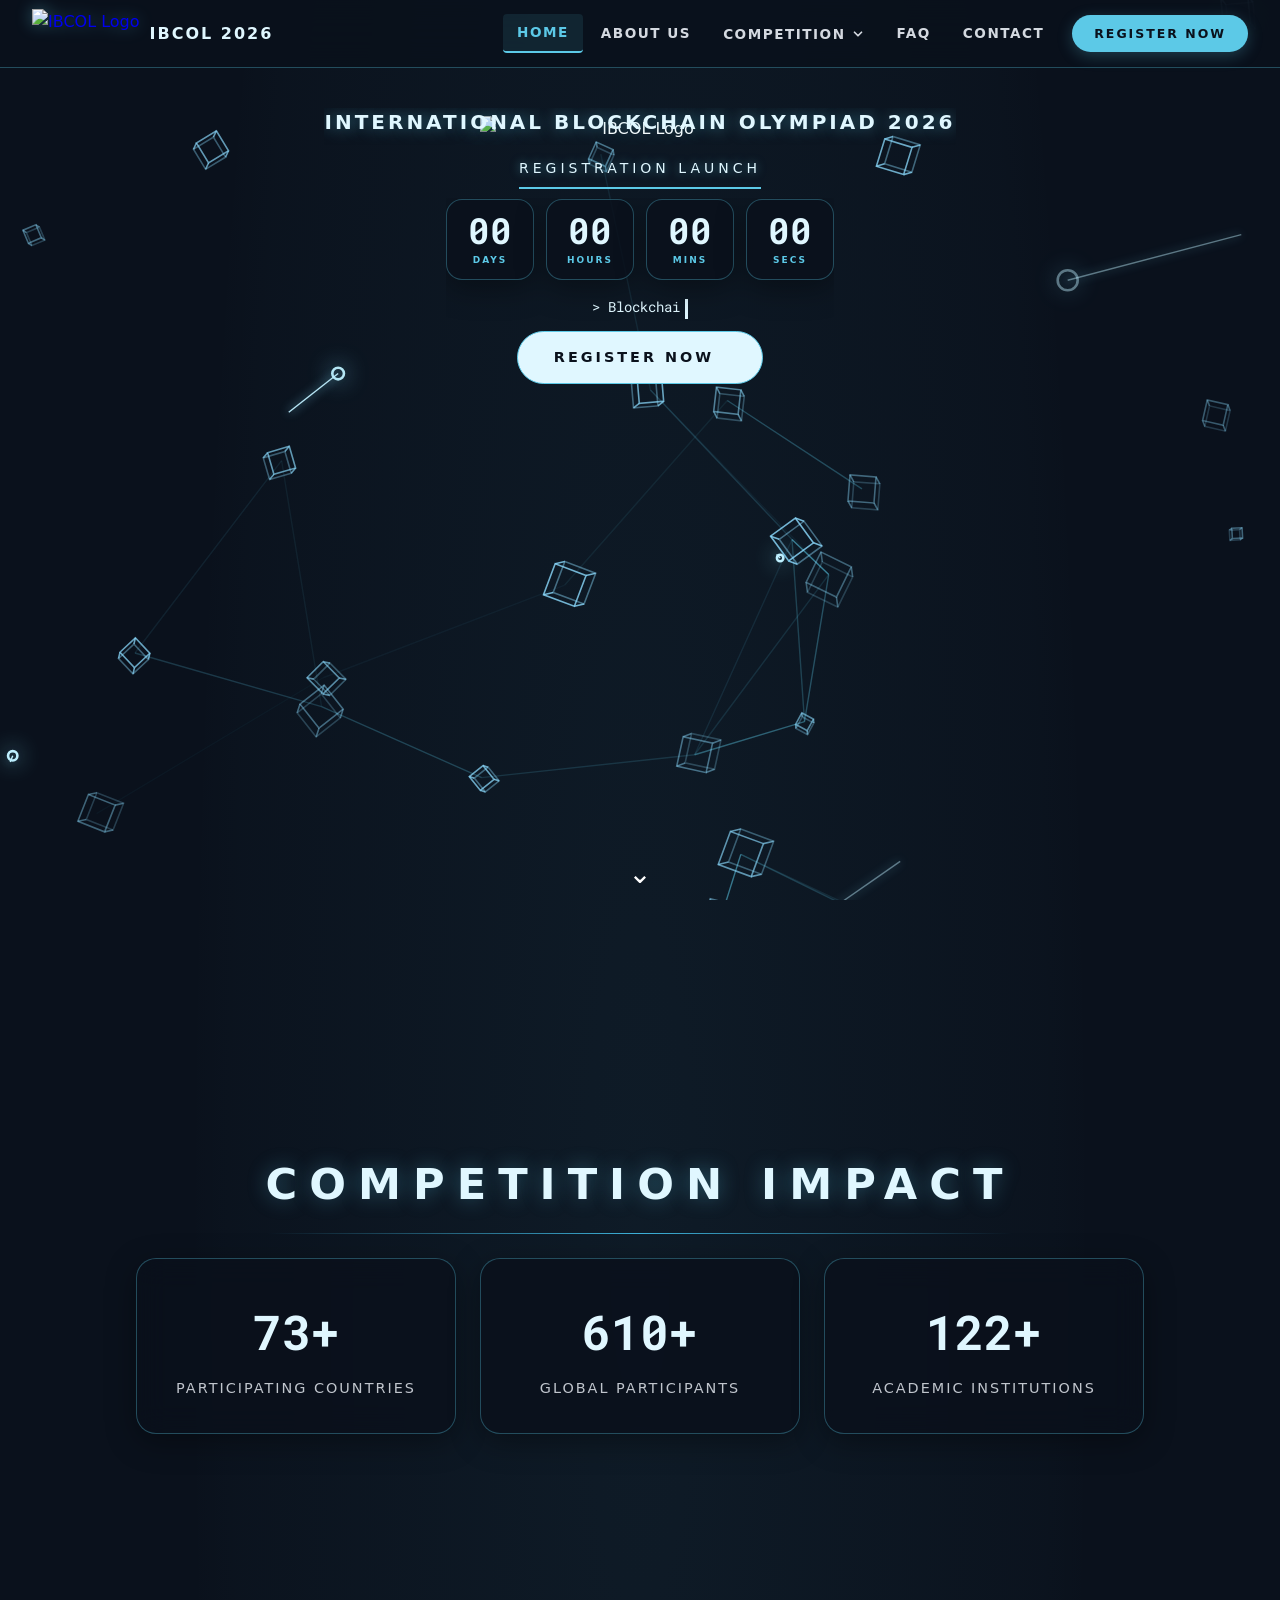
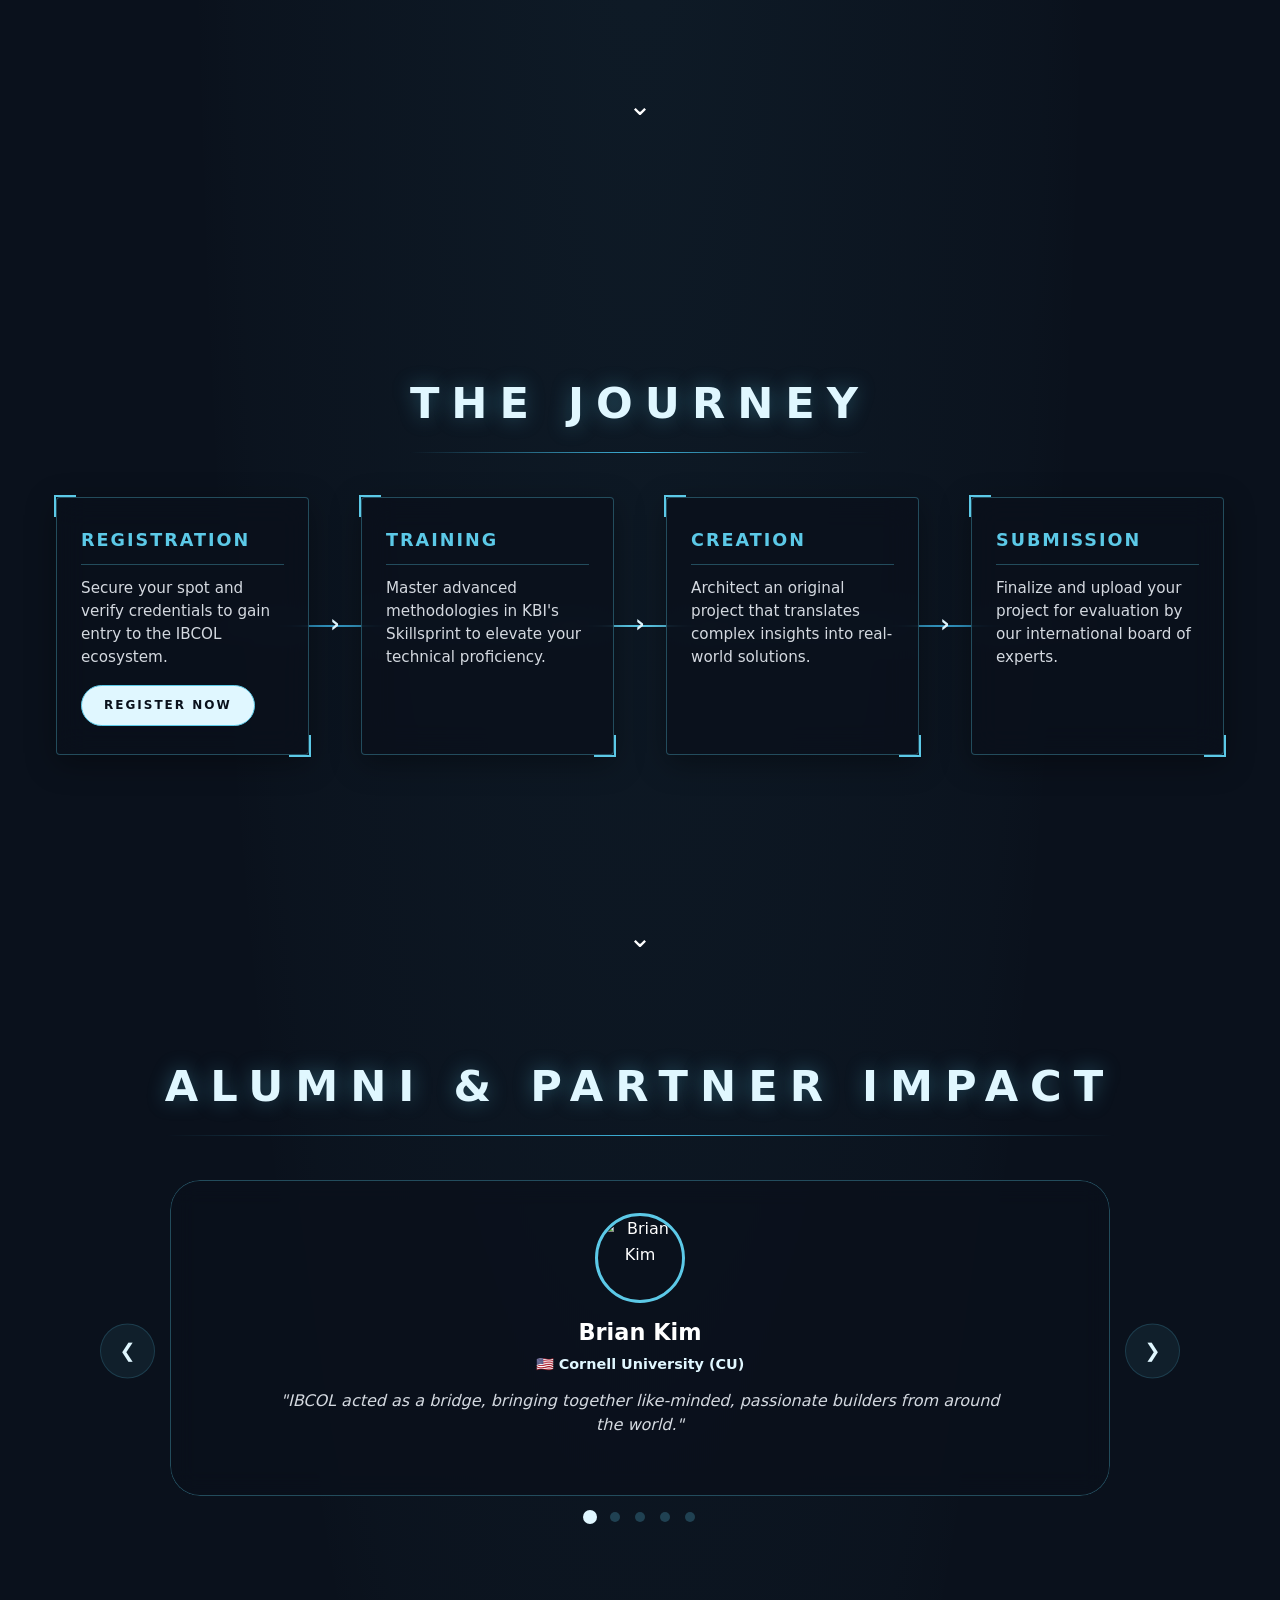
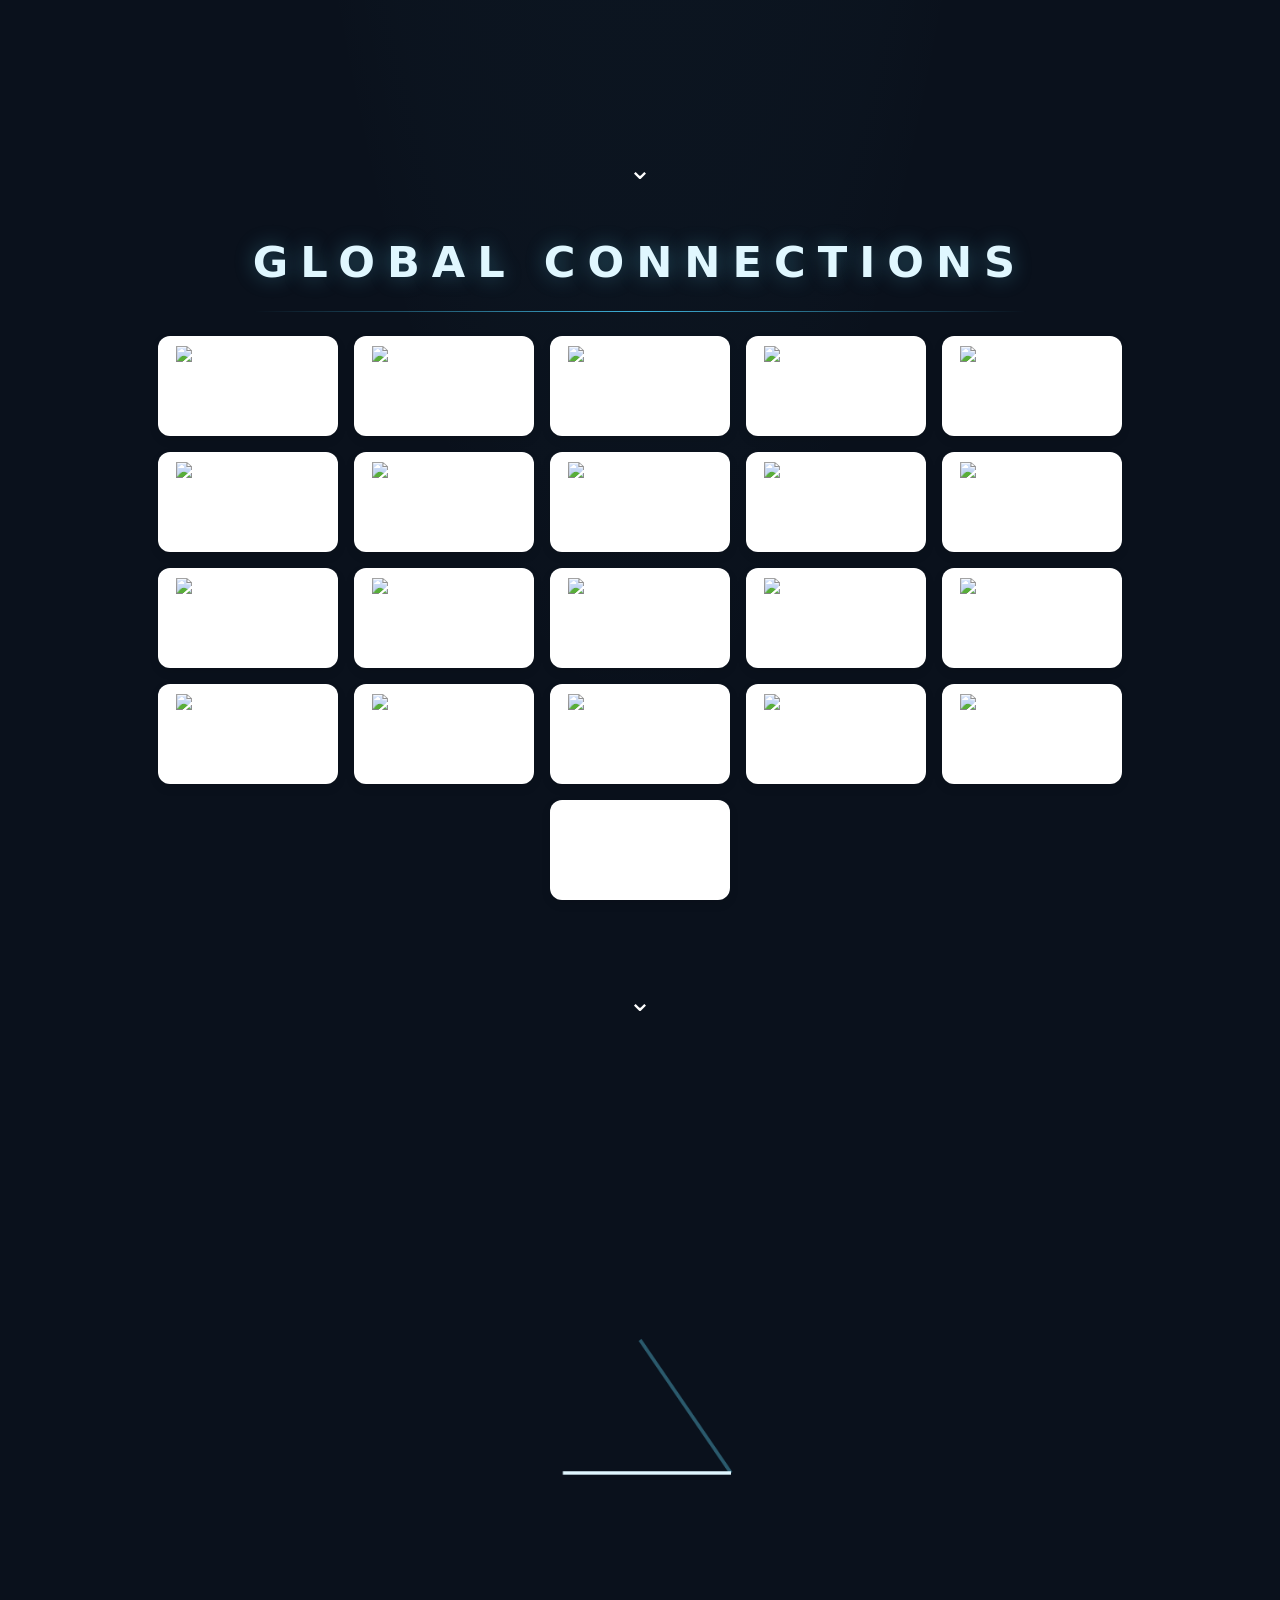
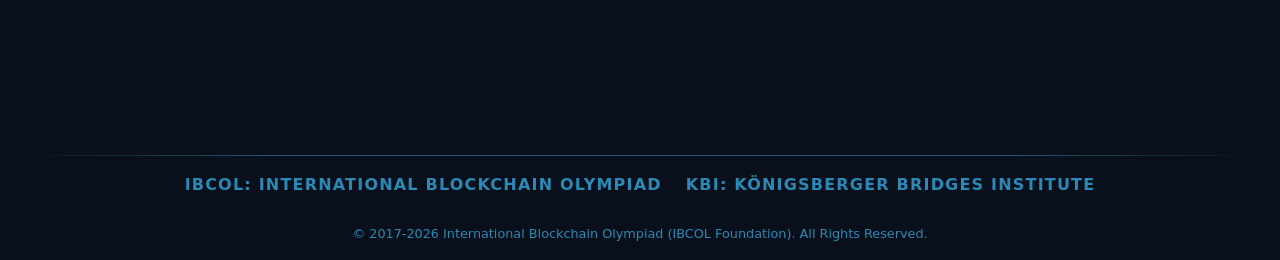
==== index.html @ 21480b0b "Change date, awards, button" ====
<!DOCTYPE html>
<html lang="en">
<head>
    <meta charset="UTF-8">
    <meta name="viewport" content="width=device-width, initial-scale=1.0">
    <link rel="icon" type="image/png" href="https://cdn.kb.institute/eto-2026/IBCOL/Logo/Square_Dark_Background_2026_500.png">
    <title>International Blockchain Olympiad 2026 | IBCOL</title>
    <script src="https://unpkg.com/lucide@0.469.0/dist/umd/lucide.min.js"></script>
    <link href="https://fonts.googleapis.com/css2?family=Roboto+Mono:wght@400;700&display=swap" rel="stylesheet">
    <link rel="stylesheet" href="css/shared.css">
    <style>
        body {
            background:
                radial-gradient(ellipse at 50% 25%, rgba(92,201,231,0.055) 0%, rgba(92,201,231,0.012) 45%, transparent 50%),
                var(--bg-deep);
            color: white;
            display: flex;
            flex-direction: column;
            align-items: center;
            min-height: 100vh;
        }

        .home-snap {
            width: 100%;
            display: flex;
            flex-direction: column;
            align-items: center;
        }

        .home-snap .snap-panel {
            position: relative;
            min-height: calc(100vh - var(--nav-height));
            min-height: calc(100dvh - var(--nav-height));
            display: flex;
            flex-direction: column;
            justify-content: center;
            width: 100%;
            max-width: 1200px;
            margin: 0 auto;
            box-sizing: border-box;
            padding: 3rem 20px;
        }

        .home-snap .section-header { margin: 1.5rem 0 2rem; }

        .snap-panel-body {
            width: 100%;
            box-sizing: border-box;
        }

        /* Hero */
        #hero-section {
            position: relative;
            width: 100%;
            max-width: 1200px;
            display: flex;
            flex-direction: column;
            justify-content: center;
            align-items: center;
            padding: 1rem 20px 2.5rem;
            text-align: center;
            box-sizing: border-box;
        }
        #hero-section.snap-panel {
            box-sizing: border-box;
        }
        #hero-section .snap-panel-body {
            transform: translateY(1.25rem);
        }

        .scroll-hint {
            position: absolute;
            bottom: 1rem;
            left: 50%;
            transform: translateX(-50%);
            color: #fff;
            pointer-events: none;
            z-index: 2;
        }
        .scroll-chevron {
            display: block;
            font-size: 1.75rem;
            line-height: 1;
            animation: scrollBounce 2s ease-in-out infinite;
        }
        @keyframes scrollBounce {
            0%, 100% { transform: translateY(0); opacity: 0.85; }
            50% { transform: translateY(8px); opacity: 1; }
        }

        .reveal-hero { opacity: 0; clip-path: inset(100% 0 0 0); transform: translateY(20px); animation: curtainReveal 1.4s cubic-bezier(0.19,1,0.22,1) forwards; }
        .reveal-header { opacity: 0; transform: translateY(20px); animation: fadeIn 1s ease forwards; animation-delay: 0.6s; }
        .reveal-delayed { opacity: 0; clip-path: inset(100% 0 0 0); transform: translateY(20px); animation: curtainReveal 1.4s cubic-bezier(0.19,1,0.22,1) forwards; animation-delay: 1.1s; }
        .reveal-register-btn { opacity: 0; animation: fadeInOpacity 1s ease forwards; animation-delay: 2.6s; }

        @keyframes curtainReveal { 0% { opacity:0; clip-path:inset(100% 0 0 0); transform:translateY(20px); } 100% { opacity:1; clip-path:inset(0% 0 0 0); transform:translateY(0); } }
        @keyframes fadeIn { to { opacity:1; transform:translateY(0); } }
        @keyframes fadeInOpacity { to { opacity: 1; } }
        @keyframes blink { 0%, 100% { opacity:1; } 50% { opacity:0; } }

        .hero-brand { display: flex; flex-direction: column; align-items: center; }
        .main-logo {
            width: min(420px, 70vw); max-width: 88%; height: auto; margin-top: 30px;
            margin-bottom: -50px; display: block;
            filter: drop-shadow(0 0 25px rgba(92,201,231,0.35));
        }

        .brand-title {
            font-size: 26px; font-weight: 800; letter-spacing: 5px; text-transform: uppercase;
            margin: 0 0 20px; position: relative; z-index: 1;
            text-shadow: 0 0 15px rgba(92,201,231,0.5); color: var(--icy-highlight);
        }

        .countdown-subheader {
            font-size: 17px; font-weight: 500; letter-spacing: 6px; text-transform: uppercase;
            color: var(--icy-highlight); margin-top: 20px; margin-bottom: 16px; text-shadow: 0 0 10px rgba(92,201,231,0.6);
            border-bottom: 2px solid var(--primary-teal); padding-bottom: 10px; display: inline-block;
        }

        .countdown-container { display: flex; gap: 20px; justify-content: center; margin-top: 5px; margin-bottom: 35px; flex-wrap: wrap; }

        .time-box {
            display: flex; flex-direction: column; align-items: center;
            background: var(--glass-frost);
            backdrop-filter: blur(15px);
            -webkit-backdrop-filter: blur(15px);
            border: 1px solid var(--border-teal);
            border-radius: 20px;
            box-shadow: 0 8px 30px rgba(0, 0, 0, 0.35);
            width: 110px;
            padding: 20px 0;
        }
        .time-value { font-size: 48px; font-weight: 900; line-height: 1; font-family: var(--font-mono); color: var(--icy-highlight); }
        .time-label { font-size: 10px; font-weight: 800; color: var(--primary-teal); text-transform: uppercase; letter-spacing: 2px; margin-top: 5px; }

        .typed-line { font-family: var(--font-mono); font-size: 1rem; color: var(--icy-highlight); margin-top: 12px; margin-bottom: 10px; padding: 0 10px; }
        .cursor { display: inline-block; background-color: var(--icy-highlight); width: 3px; height: 20px; margin-left: 5px; animation: blink 1s infinite; vertical-align: middle; }

        /* Stats - FIXED TO SECURE EQUAL HEIGHTS & LENGTHS */
        .stats-wrapper { width: 100%; max-width: 1100px; margin: 0 auto; text-align: center; padding: 0; }
        .stats-section {
            display: flex; justify-content: center; align-items: stretch; gap: 24px; flex-wrap: wrap; margin-top: 10px;
            opacity: 0; transform: translateY(30px); transition: all 1s ease;
        }
        .stats-section.revealed { opacity: 1; transform: translateY(0); }
        .stat-card {
            background: var(--glass-frost);
            backdrop-filter: blur(15px);
            -webkit-backdrop-filter: blur(15px);
            border: 1px solid var(--border-teal);
            box-shadow: 0 8px 30px rgba(0, 0, 0, 0.35);
            padding: 35px 25px;
            border-radius: 20px;
            flex: 1 1 280px;
            max-width: 320px;
            min-height: 160px;
            display: flex;
            flex-direction: column;
            justify-content: center;
            box-sizing: border-box;
            transition: all 0.3s ease;
        }
        .stat-card:hover { transform: translateY(-5px); border-color: var(--primary-teal); background: rgba(92,201,231,0.12); }
        .stat-number { display: block; font-size: 3rem; font-weight: 900; color: var(--icy-highlight); font-family: var(--font-mono); margin-bottom: 8px; }
        .stat-label { font-size: 0.9rem; text-transform: uppercase; letter-spacing: 2px; color: var(--slate-grey); opacity: 0.9; line-height: 1.3; }

        /* Journey roadmap */
        #section-journey {
            max-width: 100%;
            overflow-x: auto;
            overflow-y: visible;
            padding-bottom: 8px;
            scroll-snap-stop: always;
        }
        #section-journey .section-header {
            opacity: 0;
            transition: opacity 0.5s ease;
        }
        #section-journey.revealed .section-header {
            opacity: 1;
            transition-delay: 0s;
        }
        #section-journey .roadmap-container { flex: 0 1 auto; }
        .roadmap-container {
            position: relative;
            max-width: 1200px;
            margin: 0 auto;
            padding: 20px 16px;
            width: 100%;
            min-height: 220px;
            display: flex;
            flex-direction: row;
            align-items: stretch;
            justify-content: center;
            flex-wrap: nowrap;
            gap: 12px;
            box-sizing: border-box;
        }
        .roadmap-container::before {
            content: '';
            position: absolute;
            left: 8%;
            right: 8%;
            top: 50%;
            height: 2px;
            background: linear-gradient(90deg, transparent, var(--teal-dark) 15%, var(--primary-teal) 50%, var(--teal-dark) 85%, transparent);
            transform: translateY(-50%) scaleX(0);
            transform-origin: left center;
            z-index: 0;
            pointer-events: none;
            transition: transform 1.5s cubic-bezier(0.22, 1, 0.36, 1);
            transition-delay: 0.4s;
        }
        #section-journey.revealed .roadmap-container::before {
            transform: translateY(-50%) scaleX(1);
        }
        .step {
            position: relative;
            flex: 1 1 220px;
            min-width: 180px;
            margin-bottom: 0;
            display: flex;
            justify-content: center;
            align-items: stretch;
            z-index: 1;
            opacity: 0;
            transition: opacity 0.35s cubic-bezier(0.22, 1, 0.36, 1);
        }
        #section-journey.revealed .step:nth-child(1) { opacity: 1; transition-delay: 0.12s; }
        #section-journey.revealed .step:nth-child(3) { opacity: 1; transition-delay: 0.62s; }
        #section-journey.revealed .step:nth-child(5) { opacity: 1; transition-delay: 1.12s; }
        #section-journey.revealed .step:nth-child(7) { opacity: 1; transition-delay: 1.62s; }
        .step-card {
            position: relative;
            width: 100%;
            padding: 28px 24px;
            min-height: 200px;
            height: 100%;
            box-sizing: border-box;
            background: var(--glass-frost);
            backdrop-filter: blur(15px);
            -webkit-backdrop-filter: blur(15px);
            border: 1px solid var(--border-teal);
            border-radius: 4px;
            box-shadow: 0 8px 30px rgba(0, 0, 0, 0.35);
        }
        .step-card::before, .step-card::after {
            content: '';
            position: absolute;
            width: 20px;
            height: 20px;
            border: 2px solid var(--primary-teal);
            z-index: 5;
        }
        .step-card::before { top: -3px; left: -3px; border-right: none; border-bottom: none; }
        .step-card::after { bottom: -3px; right: -3px; border-left: none; border-top: none; }
        .step-card h2 {
            margin: 0 0 12px;
            font-size: 1.1rem;
            text-transform: uppercase;
            letter-spacing: 2px;
            color: var(--primary-teal);
            border-bottom: 1px solid var(--border-teal);
            padding-bottom: 10px;
        }
        .step-card p { color: var(--slate-grey); margin: 0; font-size: 0.95rem; line-height: 1.5; }
        .step-register-btn {
            display: inline-flex; margin-top: 16px; padding: 10px 22px; border-radius: 50px;
            text-decoration: none; text-transform: uppercase; letter-spacing: 2px; font-weight: 800;
            font-size: 0.75rem; transition: all 0.3s ease; align-items: center;
            background: var(--icy-highlight); color: var(--bg-deep); border: 1px solid var(--primary-teal);
        }
        .step-register-btn:hover { transform: translateY(-3px); background: white; box-shadow: 0 15px 40px rgba(92,201,231,0.4); }
        .roadmap-connector {
            position: relative;
            flex: 0 0 auto;
            align-self: center;
            width: 28px;
            text-align: center;
            color: var(--icy-highlight);
            font-size: 1.5rem;
            font-weight: 700;
            line-height: 1;
            z-index: 1;
            opacity: 0;
            transform: translateY(-5px);
            transition: opacity 0.45s ease, transform 0.45s ease;
        }
        .roadmap-connector::before { content: '›'; display: block; transform: translateY(3px);}
        #section-journey.revealed .roadmap-connector:nth-child(2) { opacity: 1; transform: translateY(-5px); transition-delay: 0.28s; }
        #section-journey.revealed .roadmap-connector:nth-child(4) { opacity: 1; transform: translateY(-5px); transition-delay: 0.78s; }
        #section-journey.revealed .roadmap-connector:nth-child(6) { opacity: 1; transform: translateY(-5px); transition-delay: 1.28s; }

        /* Testimonials */
        #section-testimonials .testimonial-slider { flex: 0 1 auto; width: 100%; }
        .testimonial-slider { width: 100%; max-width: 1100px; margin: 0 auto; position: relative; padding: 12px 80px; }
        .testimonial-container { width: 100%; overflow: hidden; border-radius: 30px; }
        .testimonial-track { display: flex; transition: transform 0.6s cubic-bezier(0.23,1,0.32,1); }
        .testimonial-track.no-anim { transition: none !important; }
        .t-card {
            min-width: 100%; padding: 32px 28px;
            background: var(--glass-frost); border: 1px solid var(--border-teal); backdrop-filter: blur(12px);
            display: flex; flex-direction: column; align-items: center; text-align: center; border-radius: 30px;
        }
        .t-img { width: 90px; height: 90px; border-radius: 50%; object-fit: cover; border: 3px solid var(--primary-teal); margin-bottom: 12px; }
        .t-info h3 { margin: 0; font-size: 1.4rem; color: #fff; }
        .t-info span { color: var(--icy-highlight); font-size: 0.9rem; font-weight: 700; }
        .t-affil { display: inline; }
        .t-affil + .t-affil::before { content: ' '; }
        .t-body { font-size: 1rem; line-height: 1.55; color: var(--slate-grey); font-style: italic; max-width: 750px; margin-top: 12px; }
        .t-body p { margin: 0; }
        .arrow {
            position: absolute; top: 50%; transform: translateY(-50%);
            width: 55px; height: 55px; background: rgba(92,201,231,0.08); border: 1px solid rgba(92,201,231,0.18);
            border-radius: 50%; color: var(--icy-highlight); display: flex; align-items: center;
            justify-content: center; cursor: pointer; z-index: 10; transition: background 0.3s; font-size: 1.2rem;
        }
        .arrow:hover { background: rgba(92,201,231,0.2); }
        .arrow.prev { left: 10px; }
        .arrow.next { right: 10px; }
        .dot { width: 10px; height: 10px; background: rgba(92,201,231,0.25); border-radius: 50%; cursor: pointer; transition: 0.3s; }
        .dot.active { background: var(--icy-highlight); transform: scale(1.4); }
        .carousel-controls { display: flex; justify-content: center; gap: 15px; margin-top: 16px; }

        /* Logo wall - Redefined to prevent shifting */
        #logo-wall-container {
            width: 100%;
            position: relative;
            display: block;
        }
        .logo-wall {
            position: absolute;
            top: 0;
            left: 50%;
            transform: translateX(-50%);
            width: 100%;
            margin: 0 auto;
            display: flex;
            flex-wrap: wrap;
            justify-content: center;
            align-content: flex-start;
            padding: 0;
        }
        @keyframes logoFadeIn { 0% { opacity:0; transform:scale(0.96); } 100% { opacity:1; transform:scale(1); } }
        @keyframes logoFadeOut { 0% { opacity:1; transform:scale(1); } 100% { opacity:0; transform:scale(0.96); } }
        .logo-container {
            padding: 0; margin: 8px; display: flex; justify-content: center; align-items: center;
            max-width: 180px; height: 100px; background: white; border-radius: 12px;
            box-shadow: 0 4px 10px rgba(0,0,0,0.1);
            animation-duration: 0.5s; animation-fill-mode: both; animation-timing-function: ease-in-out;
        }
        .show-front .logo-container { animation-name: logoFadeIn; }
        .show-back .logo-container { animation-name: logoFadeOut; }
        .logo-container img { object-fit: contain; width: 80%; height: 80%; }
        
        @media (min-width: 1200px) { 
            .logo-container { width: calc(20% - 16px); }
            #logo-wall-container { min-height: 620px !important; } 
        }
        @media (min-width: 600px) and (max-width: 1199px) {
            .logo-container { width: calc(25% - 16px); }
            #logo-wall-container { min-height: 760px !important; }
        }
        @media (max-width: 599px) {
            .logo-container { width: calc(50% - 16px); height: 80px; }
            #logo-wall-container { min-height: 480px !important; }
        }

        /* CTA final panel */
        #section-final .cta-section {
            display: flex;
            flex-direction: column;
            align-items: center;
            width: 100%;
            text-align: center;
            box-sizing: border-box;
        }
        .cta-anim-bg { position: relative; display: flex; align-items: center; justify-content: center; z-index: 1; }
        .cta-content { position: relative; z-index: 4; width: 100%; }
        .cta-title {
            font-size: clamp(1.8rem, 5vw, 2.6rem); letter-spacing: 6px; text-transform: uppercase;
            color: var(--icy-highlight); margin-bottom: 12px; font-weight: 900;
        }
        .cta-sub { color: var(--slate-grey); margin-bottom: 0; font-size: 1.1rem; }
        .cta-btn-hero {
            display: inline-flex; padding: 18px 50px; border-radius: 50px; text-decoration: none;
            text-transform: uppercase; letter-spacing: 4px; font-weight: 800; font-size: 1rem;
            transition: all 0.3s ease; align-items: center; gap: 12px;
            background: var(--icy-highlight); color: var(--bg-deep); border: 1px solid var(--primary-teal);
        }
        .cta-btn-hero:hover { transform: translateY(-3px); background: white; box-shadow: 0 15px 40px rgba(92,201,231,0.4); }
        .cta-btn-hero.hero-register-btn:hover { transform: translateY(-3px); }
        .hero-register-btn { margin-top: 20px; }
        
        /* Upscaled CTA Branding Zone */
        .brand-zone {
            position: relative; 
            width: 380px !important; 
            height: 380px !important;
            display: flex; justify-content: center; align-items: center; 
        }
        #traceCanvas { position: absolute; top: 0; left: 0; width: 100%; height: 100%; z-index: 2; transition: opacity 1s ease; }
        #logo-reveal-img {
            width: 380px !important; 
            height: 380px !important; 
            z-index: 1; opacity: 0; transform: scale(0.85);
            filter: drop-shadow(0 0 35px rgba(92,201,231,0.55)); transition: all 1.2s cubic-bezier(0.16,1,0.3,1);
        }
        .brand-zone.revealed-inner #logo-reveal-img { opacity: 1; transform: scale(1); }
        .brand-zone.revealed-inner #traceCanvas { opacity: 0; pointer-events: none; }

        @media (min-width: 1025px) {
            html {
                scroll-snap-type: y mandatory;
                scroll-padding-top: var(--nav-height);
            }
            .home-snap .snap-panel {
                scroll-snap-align: start;
                scroll-snap-stop: always;
            }
            .home-snap .stats-wrapper.snap-panel {
                align-items: center;
                padding: 0 20px 3rem !important;
            }
            .stats-wrapper .stats-content {
                width: 100%;
            }
            .stats-wrapper .section-header {
                margin: 0 0 1.5rem;
            }
            .home-snap #section-testimonials.snap-panel {
                padding: 4rem 20px !important;
            }
            #hero-section.snap-panel {
                padding: 2rem 20px 0 !important;
            }
            #hero-section .main-logo {
                margin-top: 28px;
            }
            #hero-section .snap-panel-body,
            #section-journey .snap-panel-body {
                flex: 1 1 auto;
                display: flex;
                flex-direction: column;
                justify-content: center;
                align-items: center;
                width: 100%;
                min-height: 0;
            }
            #section-journey.snap-panel {
                justify-content: flex-start;
                padding: 4rem 20px 1rem !important;
            }
            #section-journey .snap-panel-body {
                gap: 0;
            }
            #section-journey .section-header {
                margin: 0 0 1.5rem;
            }
            /* Pin scroll chevrons to bottom of each snap viewport (desktop) */
            .home-snap .snap-panel:has(> .scroll-hint) {
                position: relative !important;
                display: flex !important;
                flex-direction: column !important;
                justify-content: flex-start !important;
                height: calc(100dvh - var(--nav-height));
                min-height: calc(100dvh - var(--nav-height));
                max-height: calc(100dvh - var(--nav-height));
                overflow: hidden;
                box-sizing: border-box;
            }
            .home-snap .snap-panel:has(> .scroll-hint) > .scroll-hint {
                position: absolute !important;
                bottom: 0.75rem !important;
                left: 50% !important;
                transform: translateX(-50%) !important;
                margin-top: 0 !important;
                align-self: auto !important;
                flex-shrink: 0;
                z-index: 3;
                padding: 0;
            }
            #hero-section.snap-panel:has(> .scroll-hint) {
                height: 100dvh !important;
                min-height: 100dvh !important;
                max-height: 100dvh !important;
                justify-content: flex-start !important;
                padding-top: var(--nav-height) !important;
                padding-bottom: 0 !important;
            }
            #hero-section.snap-panel:has(> .scroll-hint) > .scroll-hint {
                position: absolute !important;
                bottom: 0.75rem !important;
                left: 50% !important;
                transform: translateX(-50%) !important;
            }
            #hero-section .snap-panel-body {
                padding-bottom: 2.5rem;
            }
            /* Competition Impact: vertically center content block; chevron stays absolute */
            .home-snap .stats-wrapper.snap-panel:has(> .scroll-hint) {
                justify-content: center !important;
            }
            #section-logos.snap-panel {
                padding: 2rem 20px 1rem !important;
                justify-content: flex-start;
                align-items: center;
            }
            #section-logos .section-header {
                margin: 0 0 1rem;
                flex-shrink: 0;
            }
            #section-logos #logo-wall-container {
                flex: 1 1 auto;
                min-height: 0 !important;
                width: 100%;
                overflow: hidden;
            }
            #section-final.snap-panel {
                max-width: 100%;
                padding: 0 !important;
                height: calc(100dvh - var(--nav-height));
                min-height: calc(100dvh - var(--nav-height));
                max-height: calc(100dvh - var(--nav-height));
                overflow: hidden;
                justify-content: space-between;
                scroll-snap-align: start;
                scroll-snap-stop: always;
            }
            #section-final .cta-section {
                flex: 1 1 auto;
                min-height: 0;
                display: flex;
                flex-direction: column;
                justify-content: center;
                align-items: center;
                width: 100%;
                padding: 16px 20px 8px;
                text-align: center;
                box-sizing: border-box;
                gap: 12px;
            }
            #section-final .brand-zone,
            #section-final #logo-reveal-img {
                width: 320px !important;
                height: 320px !important;
            }
            #section-final .cta-title {
                font-size: clamp(1.4rem, 3vw, 2rem);
                margin-bottom: 6px;
            }
            #section-final .cta-sub {
                font-size: 0.95rem;
            }
            #section-final footer {
                width: 100%;
                flex-shrink: 0;
                margin-top: 0;
                padding: 0 16px;
            }
            #section-final .footer-inner {
                padding: 16px 12px;
            }
            #section-final .footer-cols {
                gap: 24px;
                margin-bottom: 12px;
            }
        }

        @media (min-width: 1025px) and (max-width: 1280px) {
            #hero-section.snap-panel:has(> .scroll-hint) {
                padding-top: calc(var(--nav-height) + 0.75rem) !important;
            }
            #hero-section .snap-panel-body {
                transform: translateY(1.25rem);
                justify-content: flex-start;
                padding-top: 0.5rem;
                padding-bottom: 3.25rem;
            }
            #hero-section .snap-panel-body .hero-register-btn {
                flex-shrink: 0;
                margin-bottom: 0.25rem;
            }
            #hero-section .main-logo {
                width: min(320px, 42vw);
                margin-top: 8px;
                margin-bottom: -32px;
            }
            .brand-title { font-size: 20px; letter-spacing: 3px; margin-top: 0; margin-bottom: 10px; line-height: 1.25; }
            .countdown-subheader { font-size: 14px; letter-spacing: 4px; margin-top: 12px; margin-bottom: 10px; padding-bottom: 8px; }
            .countdown-container { gap: 12px; margin-bottom: 16px; margin-top: 0; }
            .time-box { width: 88px; padding: 12px 0; border-radius: 16px; }
            .time-value { font-size: 36px; }
            .time-label { font-size: 9px; }
            .typed-line { font-size: 0.88rem; margin-top: 6px; margin-bottom: 4px; }
            .hero-register-btn { margin-top: 8px; }
            .cta-btn-hero { padding: 14px 36px; font-size: 0.9rem; letter-spacing: 3px; }
        }

        @media (min-width: 1281px) {
            #hero-section .snap-panel-body {
                transform: translateY(-2.75rem);
                justify-content: center;
                padding-top: 0;
                padding-bottom: 2.5rem;
            }
            #hero-section .main-logo {
                width: min(420px, 70vw);
                max-width: 88%;
                margin-top: 28px;
                margin-bottom: -50px;
            }
            #hero-section.snap-panel:has(> .scroll-hint) {
                padding-top: var(--nav-height) !important;
            }
            .hero-register-btn { margin-top: 20px; }
        }

        @media (max-width: 1024px) {
            html {
                scroll-snap-type: none !important;
                scroll-padding-top: 0 !important;
            }
            .home-snap .snap-panel { 
                scroll-snap-align: none !important;
                scroll-snap-stop: normal !important;
                min-height: auto !important;
                height: auto !important;
                max-height: none !important;
                overflow: visible !important;
                padding: 60px 15px !important;
            }
            .home-snap .snap-panel:has(> .scroll-hint) {
                height: auto !important;
                max-height: none !important;
                overflow: visible !important;
            }
            
            .scroll-hint { display: none !important; }
            #hero-section { padding: 1rem 15px 2.5rem; }
            #hero-section.snap-panel { padding-top: 1rem; }
            #hero-section .snap-panel-body { transform: translateY(1.25rem); }
            .main-logo { margin-top: 12px; margin-bottom: -40px; }
            .brand-title { font-size: 17px; letter-spacing: 3px; margin-top: 0; margin-bottom: 10px; line-height: 1.25; }
            .time-box { width: 80px; padding: 15px 0; }
            .time-value { font-size: 32px; }
            
            .roadmap-container {
                flex-direction: column;
                align-items: center;
                padding: 16px 12px;
                gap: 8px;
            }
            .roadmap-container::before {
                left: 50%; right: auto; top: 8%; bottom: 8%; width: 2px; height: auto;
                transform: translateX(-50%) scaleY(0); transform-origin: top center;
            }
            #section-journey.revealed .roadmap-container::before { transform: translateX(-50%) scaleY(1); }
            .step { flex: 0 0 auto; width: 100%; max-width: 520px; min-width: 0; }
            .step-card { min-height: 0; padding: 20px 18px; }
            .roadmap-connector { width: auto; padding: 4px 0; }
            .roadmap-connector::before { content: '⌄'; }
            
            /* MOVE TESTIMONIAL ARROWS INSIDE CARD TOP CORNERS ON MOBILE */
            .testimonial-slider {
                padding: 14px 10px 12px;
                position: relative;
                max-width: min(800px, calc(100% - 24px));
            }
            .arrow { top: 22px; transform: none; width: 45px; height: 45px; }
            .arrow.prev { left: 20px; }
            .arrow.next { right: 20px; }
            .t-affil { display: block; }
            .t-affil + .t-affil::before { content: none; }
            .t-card { padding: 24px 16px; }
            .t-body { font-size: 0.95rem; }
            
            .stat-card {
                flex: 0 1 auto;
                min-width: 0;
                width: min(320px, 100%);
                max-width: 320px;
                min-height: auto;
                padding: 25px 20px;
            }
            .stat-number { font-size: 2.4rem; }
            
            /* CTA Section Mobile Sizing Adaptations */
            #section-final.snap-panel {
                justify-content: flex-start !important;
                padding: 60px 15px 0 !important;
                height: auto !important;
                max-height: none !important;
                min-height: auto !important;
                overflow: visible !important;
            }
            #section-logos #logo-wall-container {
                flex: none;
                min-height: 480px !important;
                overflow: visible;
            }
            #section-final footer { margin-top: 40px; }
            #section-final .cta-section { margin-top: 0 !important; gap: 24px; padding: 40px 15px; }
            .brand-zone, #logo-reveal-img { width: 260px !important; height: 260px !important; }
            #cta-text-content { top: 0 !important; transform: translateY(0) !important; margin-bottom: 5px; }
            #cta-btn-content { margin-top: 5px !important; transform: translateY(0) !important; }
            .cta-btn-hero { padding: 12px 32px !important; font-size: 0.85rem !important; letter-spacing: 2px !important; }
            .cta-title { font-size: 1.4rem !important; letter-spacing: 3px !important; }
            .cta-sub { font-size: 0.9rem !important; }
        }
        footer {
            width: 100%; margin-top: auto; padding: 0px 20px; box-sizing: border-box;
            background: var(--glass-frost); backdrop-filter: blur(10px); -webkit-backdrop-filter: blur(10px);
        }
        .footer-inner { max-width: 1200px; margin: 0 auto; width: 100%; }
    </style>
</head>
<body>

<canvas id="bg-canvas"></canvas>

<main class="home-snap">

<section id="hero-section" class="snap-panel">
    <div class="snap-panel-body">
    <div class="reveal-hero hero-brand">
        <img src="https://cdn.kb.institute/eto-2026/IBCOL/Logo/Square_Dark_Background_2026_500.png" class="main-logo" alt="IBCOL Logo">
        <div class="brand-title">International Blockchain Olympiad 2026</div>
    </div>
    <div class="reveal-header">
        <div class="countdown-subheader">Registration Launch</div>
    </div>
    <div class="reveal-delayed">
        <div class="countdown-container">
            <div class="time-box"><span class="time-value" id="days">00</span><span class="time-label">Days</span></div>
            <div class="time-box"><span class="time-value" id="hours">00</span><span class="time-label">Hours</span></div>
            <div class="time-box"><span class="time-value" id="minutes">00</span><span class="time-label">Mins</span></div>
            <div class="time-box"><span class="time-value" id="seconds">00</span><span class="time-label">Secs</span></div>
        </div>
        <div class="typed-line">
            &gt; <span id="typed-text"></span><span class="cursor"></span>
        </div>
    </div>
    <a href="registration.html" class="cta-btn-hero hero-register-btn reveal-register-btn">
        Register Now
        <i data-lucide="play"></i>
    </a>
    </div>
    <div class="scroll-hint" aria-hidden="true">
        <span class="scroll-chevron">⌄</span>
    </div>
</section>

<section class="stats-wrapper snap-panel">
    <div class="stats-content">
    <div class="section-header"><h2>Competition Impact</h2></div>
    <div class="stats-section" id="stats-container">
        <div class="stat-card"><span class="stat-number" data-target="120">0</span><span class="stat-label">Participating Countries</span></div>
        <div class="stat-card"><span class="stat-number" data-target="1000">0</span><span class="stat-label">Global Participants</span></div>
        <div class="stat-card"><span class="stat-number" data-target="200">0</span><span class="stat-label">Academic Institutions</span></div>
    </div>
    </div>
    <div class="scroll-hint" aria-hidden="true">
        <span class="scroll-chevron">⌄</span>
    </div>
</section>

<section class="snap-panel" id="section-journey">
    <div class="snap-panel-body">
    <div class="section-header"><h1>The Journey</h1></div>
    <div class="roadmap-container">
        <div class="step"><div class="step-card"><h2>Registration</h2><p>Secure your spot and verify credentials to gain entry to the IBCOL ecosystem.</p><a href="registration.html" class="step-register-btn">Register Now</a></div></div>
        <span class="roadmap-connector" aria-hidden="true"></span>
        <div class="step"><div class="step-card"><h2>Training</h2><p>Master advanced methodologies in KBI's Skillsprint to elevate your technical proficiency.</p></div></div>
        <span class="roadmap-connector" aria-hidden="true"></span>
        <div class="step"><div class="step-card"><h2>Creation</h2><p>Architect an original project that translates complex insights into real-world solutions.</p></div></div>
        <span class="roadmap-connector" aria-hidden="true"></span>
        <div class="step"><div class="step-card"><h2>Submission</h2><p>Finalize and upload your project for evaluation by our international board of experts.</p></div></div>
    </div>
    </div>
    <div class="scroll-hint" aria-hidden="true">
        <span class="scroll-chevron">⌄</span>
    </div>
</section>

<section class="snap-panel" id="section-testimonials">
    <div class="section-header reveal"><h1>Alumni &amp; Partner Impact</h1></div>
    <div class="testimonial-slider">
        <div class="arrow prev" role="button" tabindex="0" aria-label="Previous" onclick="moveSlide(-1)">&#10094;</div>
        <div class="arrow next" role="button" tabindex="0" aria-label="Next" onclick="moveSlide(1)">&#10095;</div>
        <div class="testimonial-container">
            <div class="testimonial-track" id="t-track">
                <div class="t-card">
                    <img src="https://cdn.kb.institute/eto-2026/general/testimonial/kbi-profile-brian-kim.jpg" class="t-img" alt="Brian Kim">
                    <div class="t-info"><h3>Brian Kim</h3><span><span class="t-affil">🇺🇸 Cornell University (CU)</span></span></div>
                    <div class="t-body"><p>"IBCOL acted as a bridge, bringing together like-minded, passionate builders from around the world."</p></div>
                </div>
                <div class="t-card">
                    <img src="https://cdn.kb.institute/eto-2026/general/testimonial/kbi-profile-sophia-liu.jpg" class="t-img" alt="Sophia Liu">
                    <div class="t-info"><h3>Sophia Liu</h3><span><span class="t-affil">🇭🇰 Diocesan Girls' School (DGS)</span><span class="t-affil">🇺🇸 Lawrenceville School</span></span></div>
                    <div class="t-body"><p>"IBCOL educators bestowed imparted state-of-the-art knowledge to young women indiscriminately, with a purpose to making this field more inclusive and representative of diverse perspectives."</p></div>
                </div>
                <div class="t-card">
                    <img src="https://cdn.kb.institute/eto-2026/general/testimonial/kbi-profile-danielle-cadoret.jpg" class="t-img" alt="Danielle Cadoret">
                    <div class="t-info"><h3>Danielle Cadoret</h3><span><span class="t-affil">🇨🇦 University of Waterloo (UW)</span></span></div>
                    <div class="t-body"><p>"The blockchain training program was a very eye-opening experience. Besides adding privacy and blockchain into my thesis, I also explored the idea of blockchain in healthcare, and decided to tackle a problem that is very personal for me."</p></div>
                </div>
                <div class="t-card">
                    <img src="https://cdn.kb.institute/eto-2026/general/testimonial/kbi-profile-aniruddha-ganguly.jpg" class="t-img" alt="Aniruddha Ganguly">
                    <div class="t-info"><h3>Aniruddha Ganguly</h3><span><span class="t-affil">🇧🇩 Bangladesh University of Engineering and Technology (BUET)</span><span class="t-affil">🇺🇸 Stony Brook University (SBU)</span></span></div>
                    <div class="t-body"><p>"After IBCOL, I was placed as a blockchain developer in the Advanced Blockchain Development Internship, supervised by KBI subject matter experts."</p></div>
                </div>
                <div class="t-card">
                    <img src="https://cdn.kb.institute/eto-2026/general/testimonial/kbi-profile-adrian-alexandrescu.jpg" class="t-img" alt="Dr. Prof. Adrian Alexandrescu">
                    <div class="t-info"><h3>Dr. Prof. Adrian Alexandrescu</h3><span><span class="t-affil">🇷🇴 Gheorghe Asachi Technical University of Iași (TUIASI)</span></span></div>
                    <div class="t-body"><p>"Participating at IBCOL as team coordinator was a wonderful experience. It gave me the opportunity to explore a variety of innovative projects and be part of an open and supportive community, even among competitors."</p></div>
                </div>
            </div>
        </div>
        <div class="carousel-controls" id="carousel-dots"></div>
    </div>
    <div class="scroll-hint" aria-hidden="true">
        <span class="scroll-chevron">⌄</span>
    </div>
</section>

<section class="snap-panel" id="section-logos">
    <div class="section-header reveal"><h1>Global Connections</h1></div>
    <div id="logo-wall-container" class="reveal"></div>
    <div class="scroll-hint" aria-hidden="true">
        <span class="scroll-chevron">⌄</span>
    </div>
</section>

<section class="snap-panel" id="section-final">
    
    <div class="cta-section">
        <div class="cta-content" id="cta-text-content" style="opacity: 0; transform: translateY(20px); transition: opacity 0.8s ease, transform 0.8s ease; text-align: center;">
            <div class="cta-title">Ready to Compete?</div>
            <p class="cta-sub">Join blockchain innovators from over 120 countries at IBCOL 2026.</p>
        </div>

        <div class="cta-anim-bg" id="trigger-final">
            <div class="brand-zone" id="brand-box">
                <canvas id="traceCanvas"></canvas>
                <img id="logo-reveal-img" src="https://cdn.kb.institute/KBI-logo-light.png" alt="KBI Logo">
            </div>
        </div>
        
        <div class="cta-content" id="cta-btn-content" style="opacity: 0; transform: translateY(20px); transition: opacity 0.8s ease, transform 0.8s ease; text-align: center;">
            <a href="registration.html" class="cta-btn-hero">
                Register Now
                <i data-lucide="play"></i>
            </a>
        </div>
    </div>

    <footer>
        <div class="footer-divider"></div>
        <div class="footer-inner">
            <div class="footer-cols">
                <div class="footer-col">
                    <h4>IBCOL: International Blockchain Olympiad</h4>
                    <div class="footer-icons">
                        <a href="https://2026.ibcol.org/ibcol" target="_blank" rel="noopener"><i data-lucide="globe"></i></a>
                        <a href="https://ee.linkedin.com/company/ibcol-org" target="_blank" rel="noopener"><i data-lucide="linkedin"></i></a>
                        <a href="https://www.instagram.com/ibcol_org/" target="_blank" rel="noopener"><i data-lucide="instagram"></i></a>
                    </div>
                </div>
                <div class="footer-col">
                    <h4>KBI: Königsberger Bridges Institute</h4>
                    <div class="footer-icons">
                        <a href="https://www.kb.institute/" target="_blank" rel="noopener"><i data-lucide="globe"></i></a>
                        <a href="https://www.linkedin.com/company/kbi-eu/" target="_blank" rel="noopener"><i data-lucide="linkedin"></i></a>
                        <a href="https://www.instagram.com/kbi.eu/" target="_blank" rel="noopener"><i data-lucide="instagram"></i></a>
                    </div>
                </div>
            </div>
            <p class="footer-copy">© 2017-2026 International Blockchain Olympiad (IBCOL Foundation). All Rights Reserved.</p>
        </div>
    </footer>

</section>

</main>

<script src="js/bg-canvas-home.js"></script>
<script src="js/nav.js"></script>
<script>
/* Countdown */
const target = new Date('2026-07-07T00:00:00');
function updateCountdown() {
    const now = new Date();
    const diff = target - now;
    if (diff <= 0) {
        document.getElementById('days').textContent = '00';
        document.getElementById('hours').textContent = '00';
        document.getElementById('minutes').textContent = '00';
        document.getElementById('seconds').textContent = '00';
        return;
    }
    const d = Math.floor(diff / 86400000);
    const h = Math.floor((diff % 86400000) / 3600000);
    const m = Math.floor((diff % 3600000) / 60000);
    const s = Math.floor((diff % 60000) / 1000);
    document.getElementById('days').textContent = String(d).padStart(2, '0');
    document.getElementById('hours').textContent = String(h).padStart(2, '0');
    document.getElementById('minutes').textContent = String(m).padStart(2, '0');
    document.getElementById('seconds').textContent = String(s).padStart(2, '0');
}
updateCountdown();
setInterval(updateCountdown, 1000);

/* Typed text */
const lines = ['Blockchain & Trust Technologies.', 'Global. Open. Competitive.', 'Join IBCOL 2026.'];
let li = 0, ci = 0, deleting = false;
function typeWriter() {
    const el = document.getElementById('typed-text');
    const cur = lines[li];
    if (!deleting) {
        el.textContent = cur.substring(0, ++ci);
        if (ci === cur.length) { deleting = true; setTimeout(typeWriter, 1800); return; }
    } else {
        el.textContent = cur.substring(0, --ci);
        if (ci === 0) { deleting = false; li = (li + 1) % lines.length; }
    }
    setTimeout(typeWriter, deleting ? 45 : 80);
}
setTimeout(typeWriter, 1800);

/* Counter animation */
function animateCounter(el, target) {
    const dur = 2000, step = 20;
    let cur = 0;
    const inc = target / (dur / step);
    const t = setInterval(() => {
        cur = Math.min(cur + inc, target);
        el.textContent = (target >= 1000 ? Math.floor(cur).toLocaleString() : Math.floor(cur)) + '+';
        if (cur >= target) clearInterval(t);
    }, step);
}

const statsObs = new IntersectionObserver(entries => {
    entries.forEach(entry => {
        if (entry.isIntersecting) {
            entry.target.classList.add('revealed');
            entry.target.querySelectorAll('.stat-number').forEach(el => {
                animateCounter(el, parseInt(el.getAttribute('data-target'), 10));
            });
            statsObs.unobserve(entry.target);
        }
    });
}, { threshold: 0.3 });
const statsEl = document.getElementById('stats-container');
if (statsEl) statsObs.observe(statsEl);

const journeyEl = document.getElementById('section-journey');
if (journeyEl) {
    const journeyObs = new IntersectionObserver(entries => {
        entries.forEach(entry => {
            if (entry.isIntersecting) {
                entry.target.classList.add('revealed');
                journeyObs.unobserve(entry.target);
            }
        });
    }, { threshold: 0.3 });
    journeyObs.observe(journeyEl);
}

/* Testimonial slider */
let curSlide = 0, totalSlides = 0, autoSlide;
function buildDots() {
    const track = document.getElementById('t-track');
    if (!track) return;
    totalSlides = track.children.length;
    const dc = document.getElementById('carousel-dots');
    if (!dc) return;
    dc.innerHTML = '';
    for (let i = 0; i < totalSlides; i++) {
        const d = document.createElement('span');
        d.className = 'dot' + (i === 0 ? ' active' : '');
        d.onclick = () => goSlide(i);
        dc.appendChild(d);
    }
}
function goSlide(n) {
    curSlide = (n + totalSlides) % totalSlides;
    const track = document.getElementById('t-track');
    if (track) track.style.transform = `translateX(-${curSlide * 100}%)`;
    document.querySelectorAll('#carousel-dots .dot').forEach((d, i) => d.classList.toggle('active', i === curSlide));
}
window.moveSlide = (dir) => { goSlide(curSlide + dir); resetAuto(); };
function resetAuto() {
    clearInterval(autoSlide);
    autoSlide = setInterval(() => goSlide(curSlide + 1), 5000);
}
buildDots();
resetAuto();

/* Global connections logo wall */
const LOGO_SOURCES = [
    "https://cdn.kb.institute/logo/ABN-AMRO.png","https://cdn.kb.institute/logo/Alchemy.png","https://cdn.kb.institute/logo/Alibaba.png",
    "https://cdn.kb.institute/logo/Amazon.png","https://cdn.kb.institute/logo/Apple.png","https://cdn.kb.institute/logo/ASML.png",
    "https://cdn.kb.institute/logo/ASTRI.png","https://cdn.kb.institute/logo/Bloomberg.png","https://cdn.kb.institute/logo/BNP-Paribas.png",
    "https://cdn.kb.institute/logo/ByteDance.png","https://cdn.kb.institute/logo/Coinbase.png","https://cdn.kb.institute/logo/Deloitte.png",
    "https://cdn.kb.institute/logo/Deutsche-Bank.png","https://cdn.kb.institute/logo/Duolingo.png","https://cdn.kb.institute/logo/GitHub.png",
    "https://cdn.kb.institute/logo/Google.png","https://cdn.kb.institute/logo/HSBC.png","https://cdn.kb.institute/logo/Indeed.png",
    "https://cdn.kb.institute/logo/JP-Morgan-Chase.png","https://cdn.kb.institute/logo/LinkedIn.png","https://cdn.kb.institute/logo/Lyft.png",
    "https://cdn.kb.institute/logo/MasterCard.png","https://cdn.kb.institute/logo/McKinsey-&-Company.png","https://cdn.kb.institute/logo/Microsoft.png",
    "https://cdn.kb.institute/logo/Morgan-Stanley.png","https://cdn.kb.institute/logo/Netflix.png","https://cdn.kb.institute/logo/NVIDIA-AI-Technology-Centre.png",
    "https://cdn.kb.institute/logo/Open-AI.png","https://cdn.kb.institute/logo/Palantir.png","https://cdn.kb.institute/logo/PwC.png",
    "https://cdn.kb.institute/logo/Reddit.png","https://cdn.kb.institute/logo/Shopify.png","https://cdn.kb.institute/logo/TikTok.png",
    "https://cdn.kb.institute/logo/Massachusetts-Institute-of-Technology-(MIT).png","https://cdn.kb.institute/logo/National-University-of-Singapore-(NUS).png",
    "https://cdn.kb.institute/logo/S&P-Global.png", "https://cdn.kb.institute/logo/The-University-of-Hong-Kong-(HKU).png","https://cdn.kb.institute/logo/University-of-Waterloo-(UW).png",
    "https://cdn.kb.institute/logo/Waymo.png","https://cdn.kb.institute/logo/Zoox.png"
];

const logoWallContainer = document.getElementById('logo-wall-container');
if (logoWallContainer) {
    const logoWall = document.createElement('div');
    logoWall.className = 'logo-wall show-front';
    logoWallContainer.appendChild(logoWall);

    let rotationIndex = 0;

    // DYNAMIC RETRIEVAL OF LOGO WALL COUNT DEPENDENT ON SCREEN CONFIGURATION
    function getItemsPerPage() {
        const width = window.innerWidth;
        if (width < 1025) return 8;   // Mobile devices get 8 items
        if (width < 1200) return 12; // Tablet displays get 12 items
        return 21;                  // Default desktop environment gets 21 items
    }

    function populateWall(page) {
        const fragment = document.createDocumentFragment();
        const itemsPerPage = getItemsPerPage();
        const start = page * itemsPerPage;
        const end = Math.min(start + itemsPerPage, LOGO_SOURCES.length);
        
        for (let i = start; i < end; i++) {
            const container = document.createElement('div');
            container.className = 'logo-container';
            container.style.animationDelay = `${(i - start) * 35}ms`;
            const img = document.createElement('img');
            img.src = LOGO_SOURCES[i];
            img.alt = 'Partner logo';
            img.loading = 'lazy';
            container.appendChild(img);
            fragment.appendChild(container);
        }
        logoWall.replaceChildren(fragment);
    }

    populateWall(0);
    setInterval(() => {
        logoWall.classList.replace('show-front', 'show-back');
        setTimeout(() => {
            const itemsPerPage = getItemsPerPage();
            rotationIndex = (rotationIndex + 1) % Math.ceil(LOGO_SOURCES.length / itemsPerPage);
            populateWall(rotationIndex);
            logoWall.classList.replace('show-back', 'show-front');
        }, 500);
    }, 5000);

    window.addEventListener('resize', () => {
        populateWall(0);
        rotationIndex = 0;
    });
}

/* End CTA trace animation */
const triggerFinal = document.getElementById('trigger-final');
const brandBox = document.getElementById('brand-box');
const traceCanvas = document.getElementById('traceCanvas');
const ctaTextContent = document.getElementById('cta-text-content');
const ctaBtnContent = document.getElementById('cta-btn-content');

if (triggerFinal && brandBox && traceCanvas) {
    const tCtx = traceCanvas.getContext('2d');
    const pts = [{ x: 190, y: 102 }, { x: 298, y: 260 }, { x: 81, y: 260 }, { x: 190, y: 102 }];
    let traceStarted = false;
    let traceProg = 0;

    function runTrace() {
        traceCanvas.width = 380;
        traceCanvas.height = 380;
        tCtx.clearRect(0, 0, 380, 380);
        
        const cur = Math.floor(traceProg * 3);
        const sub = (traceProg * 3) % 1;

        tCtx.lineWidth = 4;
        tCtx.strokeStyle = 'rgba(92,201,231,0.4)';
        for (let i = 0; i < cur; i++) {
            tCtx.beginPath();
            tCtx.moveTo(pts[i].x, pts[i].y);
            tCtx.lineTo(pts[i + 1].x, pts[i + 1].y);
            tCtx.stroke();
        }

        if (traceProg < 1) {
            tCtx.beginPath();
            tCtx.moveTo(pts[cur].x, pts[cur].y);
            tCtx.lineTo(
                pts[cur].x + (pts[cur + 1].x - pts[cur].x) * sub,
                pts[cur].y + (pts[cur + 1].y - pts[cur].y) * sub
            );
            tCtx.strokeStyle = '#e0f7ff';
            tCtx.stroke();
            
            traceProg += 0.04; 
            requestAnimationFrame(runTrace);
        } else {
            brandBox.classList.add('revealed-inner');
            
            setTimeout(() => {
                if (ctaTextContent) {
                    ctaTextContent.style.opacity = '1';
                    ctaTextContent.style.transform = 'translateY(0)';
                }
            }, 300);

            setTimeout(() => {
                if (ctaBtnContent) {
                    ctaBtnContent.style.opacity = '1';
                    ctaBtnContent.style.transform = 'translateY(0)';
                }
            }, 850);
        }
    }

    const finalObs = new IntersectionObserver((entries) => {
        entries.forEach((entry) => {
            if (entry.isIntersecting && !traceStarted) {
                traceStarted = true;
                runTrace();
            }
        });
    }, { threshold: 0.2 });

    finalObs.observe(triggerFinal);
}
</script>

<script src="js/shared.js"></script>
</body>
</html>
---- css/shared.css ----
/* ── IBCOL 2026 — Shared Styles ── */
:root {
    --bg-deep: #0a111c;
    --primary-teal: #5cc9e7;
    --teal-dark: #2a8ab7;
    --teal-mid: #3eb1d9;
    --slate-grey: #D4D9E0;
    --icy-highlight: #e0f7ff;
    --glass-frost: rgba(10, 17, 28, 0.82);
    --border-teal: rgba(92, 201, 231, 0.32);
    --font-main: 'Segoe UI', system-ui, sans-serif;
    --font-mono: "Roboto Mono", ui-monospace, monospace;
    --nav-height: 68px;
}

* { box-sizing: border-box; }

body {
    margin: 0;
    background-color: var(--bg-deep);
    font-family: var(--font-main);
    color: var(--slate-grey);
    line-height: 1.6;
    overflow-x: hidden;
    min-height: 100vh;
}

/* ── BACKGROUND CANVAS ── */
#bg-canvas {
    position: fixed;
    inset: 0;
    z-index: -1;
    pointer-events: none;
    opacity: 0;
    transition: opacity 3s ease-in-out;
}
#bg-canvas.active { opacity: 1; }

/* ── NAVIGATION ── */
nav#main-nav {
    position: fixed;
    top: 0;
    left: 0;
    right: 0;
    z-index: 1000;
    height: var(--nav-height);
    background: rgba(10, 17, 28, 0.85);
    backdrop-filter: blur(18px);
    -webkit-backdrop-filter: blur(18px);
    border-bottom: 1px solid var(--border-teal);
    display: flex;
    align-items: center;
    padding: 0 32px;
    gap: 0;
}

.nav-logo {
    display: flex;
    align-items: center;
    gap: 10px;
    text-decoration: none;
    flex-shrink: 0;
    margin-right: 30px;
}
.nav-logo img {
    height: 50px;
    width: auto;
    filter: drop-shadow(0 0 8px rgba(92, 201, 231, 0.4));
}
.nav-logo-text {
    font-size: 1.0rem;
    font-weight: 800;
    letter-spacing: 2px;
    text-transform: uppercase;
    color: var(--icy-highlight);
    white-space: nowrap;
}

.nav-links {
    display: flex;
    align-items: center;
    justify-content: flex-end;
    gap: 4px;
    list-style: none;
    margin: 0;
    padding: 0;
    margin-left: auto;
    flex: 0 1 auto;
}

.nav-links > li {
    position: relative;
}

.nav-links > li > a,
.nav-links > li > .nav-parent {
    display: flex;
    align-items: center;
    gap: 5px;
    padding: 8px 14px;
    text-decoration: none;
    color: var(--slate-grey);
    font-size: 0.85rem;
    font-weight: 700;
    text-transform: uppercase;
    letter-spacing: 1.5px;
    border-radius: 4px;
    transition: all 0.25s ease;
    cursor: pointer;
    white-space: nowrap;
    background: none;
    border: none;
    font-family: var(--font-main);
}

.nav-links > li > a:hover,
.nav-links > li > .nav-parent:hover,
.nav-links > li > a.active,
.nav-links > li.active > .nav-parent {
    color: var(--icy-highlight);
    background: rgba(92, 201, 231, 0.1);
}

.nav-links > li > a.active {
    color: var(--primary-teal);
    border-bottom: 2px solid var(--primary-teal);
}

/* Dropdown chevron */
.nav-chevron {
    width: 14px;
    height: 14px;
    transition: transform 0.25s ease;
    flex-shrink: 0;
}

.nav-links > li.open > .nav-parent .nav-chevron {
    transform: rotate(180deg);
}

/* Dropdown menu */
.nav-dropdown {
    display: none;
    position: absolute;
    top: calc(100% + 6px);
    left: 0;
    min-width: 200px;
    background: rgba(10, 17, 28, 0.97);
    border: 1px solid var(--border-teal);
    border-radius: 6px;
    padding: 8px 0;
    box-shadow: 0 12px 40px rgba(0,0,0,0.5);
    backdrop-filter: blur(20px);
    list-style: none;
    margin: 0;
    z-index: 100;
}

.nav-links > li.open > .nav-dropdown {
    display: block;
}

.nav-dropdown li a {
    display: block;
    padding: 10px 18px;
    font-size: 0.8rem;
    font-weight: 600;
    color: var(--slate-grey);
    text-decoration: none;
    text-transform: uppercase;
    letter-spacing: 1.2px;
    transition: all 0.2s ease;
}

.nav-dropdown li a:hover,
.nav-dropdown li a.active {
    color: var(--icy-highlight);
    background: rgba(92, 201, 231, 0.1);
    padding-left: 24px;
}

/* Register CTA in nav */
.nav-register {
    margin-left: 14px;
}

.nav-register a {
    display: inline-flex;
    align-items: center;
    padding: 9px 22px;
    background: var(--primary-teal);
    color: var(--bg-deep) !important;
    border-radius: 50px;
    font-size: 0.78rem;
    font-weight: 800;
    text-transform: uppercase;
    letter-spacing: 2px;
    text-decoration: none;
    transition: all 0.3s ease;
    white-space: nowrap;
    box-shadow: 0 4px 15px rgba(92, 201, 231, 0.25);
}

.nav-register a:hover {
    background: var(--icy-highlight);
    box-shadow: 0 6px 20px rgba(92, 201, 231, 0.4);
    transform: translateY(-2px);
}

/* Hamburger */
.nav-hamburger {
    display: none;
    flex-direction: column;
    gap: 5px;
    cursor: pointer;
    padding: 6px;
    margin-left: auto;
    background: none;
    border: none;
}
.nav-hamburger span {
    display: block;
    width: 24px;
    height: 2px;
    background: var(--icy-highlight);
    border-radius: 2px;
    transition: all 0.3s ease;
}
.nav-hamburger.open span:nth-child(1) { transform: translateY(7px) rotate(45deg); }
.nav-hamburger.open span:nth-child(2) { opacity: 0; }
.nav-hamburger.open span:nth-child(3) { transform: translateY(-7px) rotate(-45deg); }

/* Mobile nav drawer */
.nav-mobile-drawer {
    display: none;
    position: fixed;
    top: var(--nav-height);
    left: 0;
    right: 0;
    background: rgba(10, 17, 28, 0.98);
    border-bottom: 1px solid var(--border-teal);
    z-index: 999;
    padding: 16px 20px 24px;
    backdrop-filter: blur(20px);
    max-height: calc(100vh - var(--nav-height));
    overflow-y: auto;
}

.nav-mobile-drawer.open { display: block; }

.nav-mobile-drawer ul {
    list-style: none;
    margin: 0;
    padding: 0;
}

.nav-mobile-drawer > ul > li {
    border-bottom: 1px solid rgba(92, 201, 231, 0.12);
}

.nav-mobile-drawer > ul > li > a,
.nav-mobile-drawer > ul > li > .nav-mobile-parent {
    display: flex;
    align-items: center;
    justify-content: space-between;
    padding: 14px 4px;
    color: var(--icy-highlight);
    font-size: 0.9rem;
    font-weight: 700;
    text-transform: uppercase;
    letter-spacing: 2px;
    text-decoration: none;
    cursor: pointer;
    background: none;
    border: none;
    width: 100%;
    text-align: left;
    font-family: var(--font-main);
}

.nav-mobile-sub {
    display: none;
    padding-bottom: 10px;
}

.nav-mobile-sub.open { display: block; }

.nav-mobile-sub a {
    display: block;
    padding: 10px 16px;
    color: var(--slate-grey);
    font-size: 0.82rem;
    text-decoration: none;
    text-transform: uppercase;
    letter-spacing: 1.5px;
    transition: all 0.2s ease;
}

.nav-mobile-sub a:hover { color: var(--primary-teal); }

.nav-mobile-register {
    margin-top: 18px;
}

.nav-mobile-register a {
    display: block;
    text-align: center;
    padding: 14px;
    background: var(--primary-teal);
    color: var(--bg-deep);
    font-weight: 800;
    text-transform: uppercase;
    letter-spacing: 2px;
    border-radius: 50px;
    text-decoration: none;
    font-size: 0.85rem;
}

/* Page body offset for fixed nav */
.page-content {
    padding-top: var(--nav-height);
}

/* ── REVEAL ANIMATION ── */
.reveal {
    opacity: 1;
    transform: translateY(30px);
    transition: transform 0.8s cubic-bezier(0.2, 1, 0.3, 1);
}
.reveal.revealed {
    opacity: 1;
    transform: translateY(0);
}

/* ── DIVIDER ── */
.divider {
    height: 1px;
    width: 100%;
    max-width: 600px;
    margin: 70px auto;
    background: linear-gradient(90deg, transparent, var(--teal-mid), transparent);
    position: relative;
}
.divider::after {
    content: '';
    position: absolute;
    top: 50%; left: 50%;
    transform: translate(-50%, -50%) rotate(45deg);
    width: 14px; height: 14px;
    background: var(--icy-highlight);
    border: 1px solid var(--primary-teal);
    box-shadow: 0 0 16px rgba(92, 201, 231, 0.7);
}

/* ── SECTION HEADER ── */
.section-header {
    text-align: center;
    margin: 80px 0 50px;
}
.section-header h1,
.section-header h2 {
    font-size: clamp(1.8rem, 7vw, 2.7rem);
    text-transform: uppercase;
    letter-spacing: clamp(6px, 2vw, 12px);
    color: var(--icy-highlight);
    margin: 0;
    font-weight: 900;
    text-shadow: 0 0 20px rgba(92, 201, 231, 0.35);
    display: inline-block;
    background: linear-gradient(90deg, transparent, var(--teal-mid), transparent);
    background-size: 100% 1px;
    background-repeat: no-repeat;
    background-position: bottom;
    padding-bottom: 15px;
}
.section-header p {
    font-size: 0.95rem;
    color: var(--teal-mid);
    text-transform: uppercase;
    letter-spacing: 3px;
    margin-top: 20px;
    font-weight: 700;
}

/* ── BUTTONS ── */
.btn {
    display: inline-block;
    padding: 16px 36px;
    border-radius: 50px;
    text-decoration: none;
    text-transform: uppercase;
    letter-spacing: 3px;
    font-weight: 800;
    font-size: 0.88rem;
    transition: all 0.3s ease;
    text-align: center;
}
.btn-primary {
    background: var(--icy-highlight);
    color: var(--bg-deep);
    border: 1px solid var(--icy-highlight);
    box-shadow: 0 10px 30px rgba(220, 242, 255, 0.2);
}
.btn-primary:hover {
    transform: translateY(-3px);
    box-shadow: 0 15px 40px rgba(220, 242, 255, 0.4);
    background: white;
}
.btn-outline {
    background: transparent;
    color: var(--icy-highlight);
    border: 1px solid var(--icy-highlight);
}
.btn-outline:hover {
    transform: translateY(-3px);
    box-shadow: 0 5px 20px rgba(220, 242, 255, 0.2);
}

/* ── FAQ ACCORDION ── */
.faq-list {
    display: flex;
    flex-direction: column;
    gap: 12px;
}
.faq-item {
    background: var(--glass-frost);
    border: 1px solid var(--border-teal);
    border-radius: 8px;
    overflow: hidden;
    backdrop-filter: blur(12px);
    -webkit-backdrop-filter: blur(12px);
    transition: border-color 0.3s ease, box-shadow 0.3s ease;
}
.faq-item:hover { border-color: rgba(92, 201, 231, 0.5); }
.faq-item.active {
    border-color: var(--primary-teal);
    box-shadow: 0 8px 30px rgba(0, 0, 0, 0.35);
}
.faq-trigger {
    width: 100%;
    display: flex;
    align-items: center;
    justify-content: space-between;
    gap: 16px;
    padding: 22px 24px;
    background: transparent;
    border: none;
    color: var(--icy-highlight);
    font-family: var(--font-main);
    font-size: 1rem;
    font-weight: 700;
    text-align: left;
    cursor: pointer;
    line-height: 1.4;
}
.faq-trigger:hover { color: #fff; }
.faq-chevron {
    flex-shrink: 0;
    color: var(--primary-teal);
    transition: transform 0.35s ease;
}
.faq-item.active .faq-chevron { transform: rotate(180deg); }
.faq-answer {
    max-height: 0;
    overflow: hidden;
    padding: 0 24px;
    color: var(--slate-grey);
    font-size: 0.95rem;
    line-height: 1.65;
    transition: max-height 0.45s cubic-bezier(0.2, 1, 0.3, 1), padding 0.45s ease;
}
.faq-item.active .faq-answer {
    max-height: 400px;
    padding: 0 24px 22px;
}
.faq-answer a {
    color: var(--primary-teal);
    text-decoration: underline;
    text-underline-offset: 3px;
}
.faq-answer a:hover { color: var(--icy-highlight); }

/* ── FOOTER ── */
.site-footer {
    position: relative;
    z-index: 100;
    width: 100%;
    margin-top: 60px;
    isolation: isolate;
}

.site-footer__backdrop {
    position: absolute;
    top: 0;
    bottom: 0;
    left: 50%;
    transform: translateX(-50%);
    width: 100vw;
    background-color: var(--bg-deep);
    border-top: 1px solid var(--border-teal);
    z-index: -1;
}

.site-footer .footer-inner {
    position: relative;
    z-index: 1;
}

.footer-divider {
    height: 1px;
    background: linear-gradient(to right, transparent, var(--teal-mid) 20%, var(--teal-mid) 80%, transparent);
    opacity: 0.45;
}
.footer-inner {
    max-width: 1100px;
    margin: 0 auto;
    padding: 30px 20px;
    text-align: center;
}
.footer-cols {
    display: flex;
    flex-wrap: wrap;
    justify-content: center;
    gap: 60px;
    margin-bottom: 35px;
}
.footer-col h4 {
    color: var(--teal-dark);
    font-size: 1rem;
    margin: 0 0 14px;
    letter-spacing: 1.2px;
    text-transform: uppercase;
    font-weight: 700;
    transition: color 0.3s ease;
}
.footer-col h4:hover { color: var(--icy-highlight); }
.footer-icons {
    display: flex;
    justify-content: center;
    gap: 28px;
}
.footer-icons a {
    color: var(--teal-mid);
    transition: all 0.3s ease;
    text-decoration: none;
}
.footer-icons svg {
    width: 24px;
    height: 24px;
}
.footer-icons a:hover svg {
    color: var(--icy-highlight);
    filter: drop-shadow(0 0 10px rgba(92, 201, 231, 0.5));
}
.footer-copy {
    color: var(--teal-dark);
    font-size: 0.8rem;
    margin: 0;
}

/* ── CONTAINER ── */
.container {
    max-width: 1100px;
    margin: 0 auto;
    padding: 40px 20px 100px;
    position: relative;
    z-index: 1;
    box-sizing: border-box;
}

/* ── RESPONSIVE ── */
@media (max-width: 900px) {
    .nav-links, .nav-register { display: none; }
    .nav-hamburger { display: flex; }
}

@media (max-width: 600px) {
    .container { padding: 30px 15px 80px; }
    .section-header { margin: 60px 0 35px; }
}
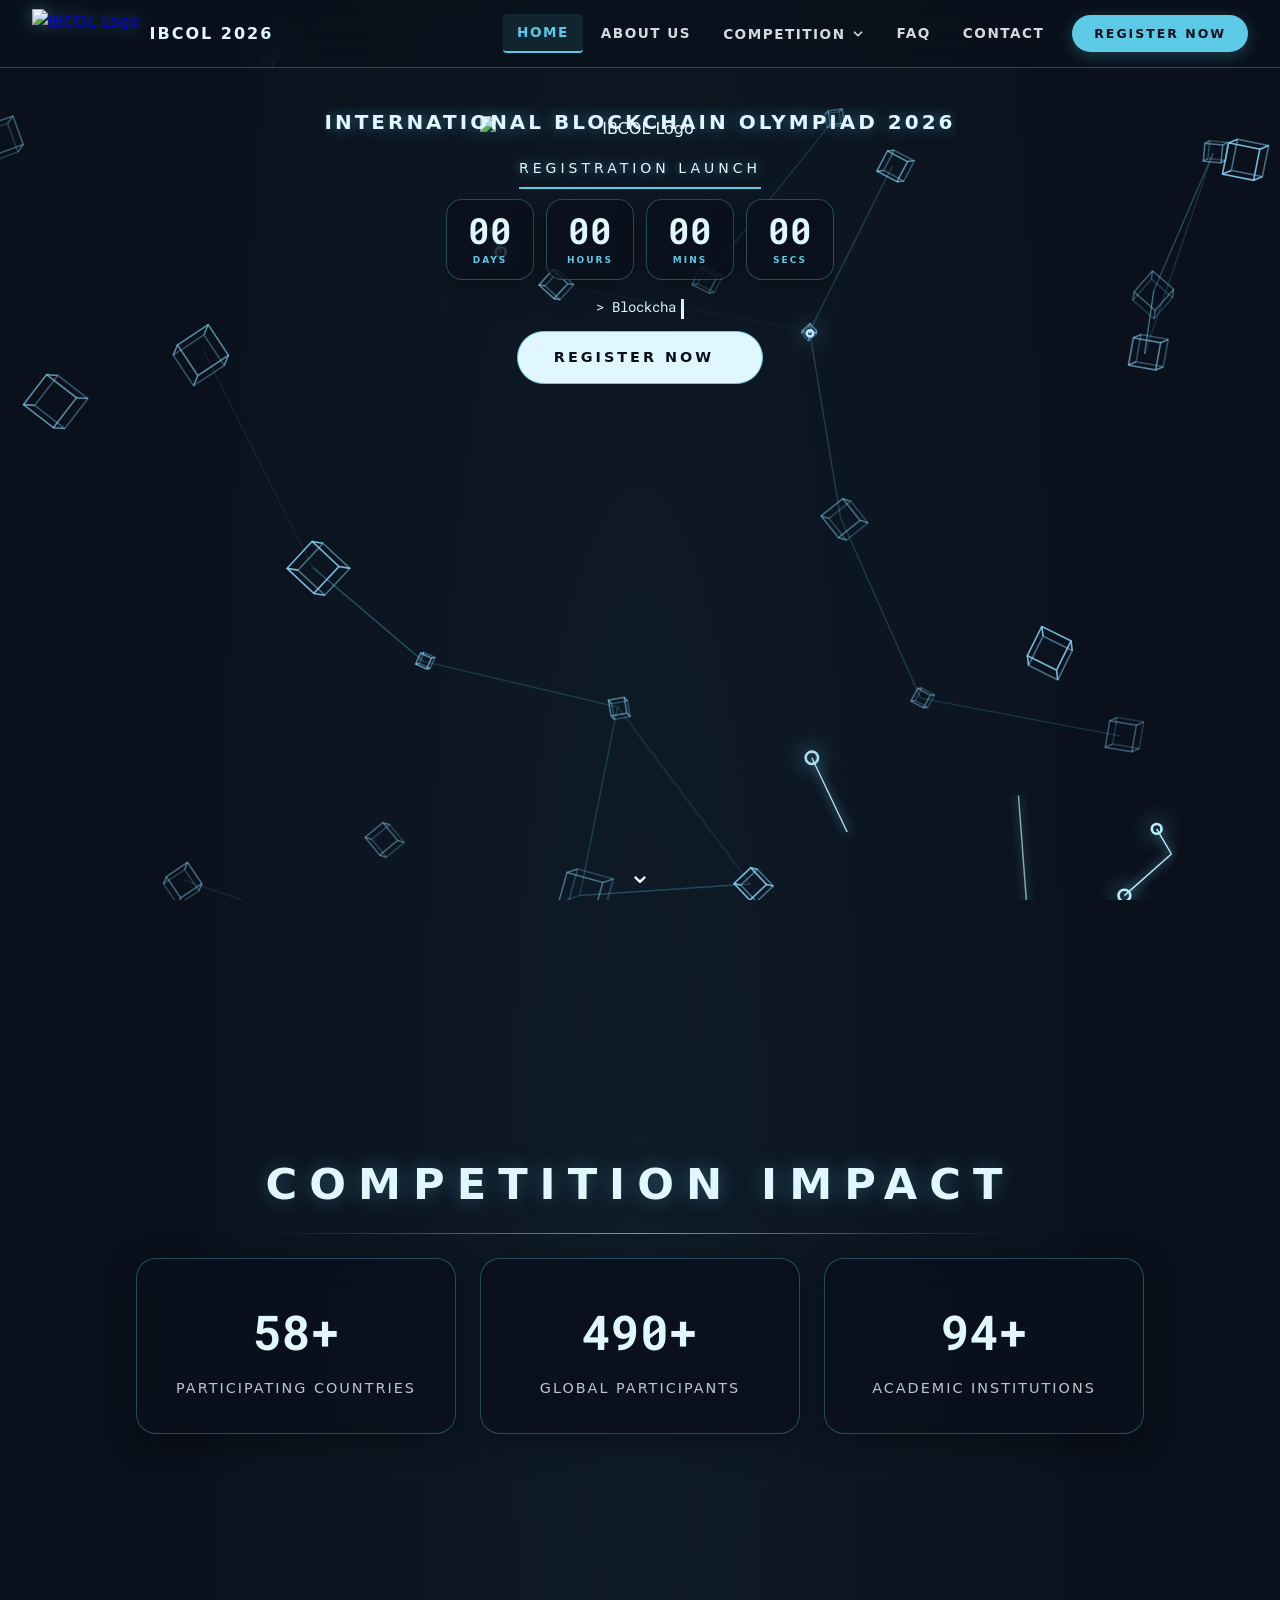
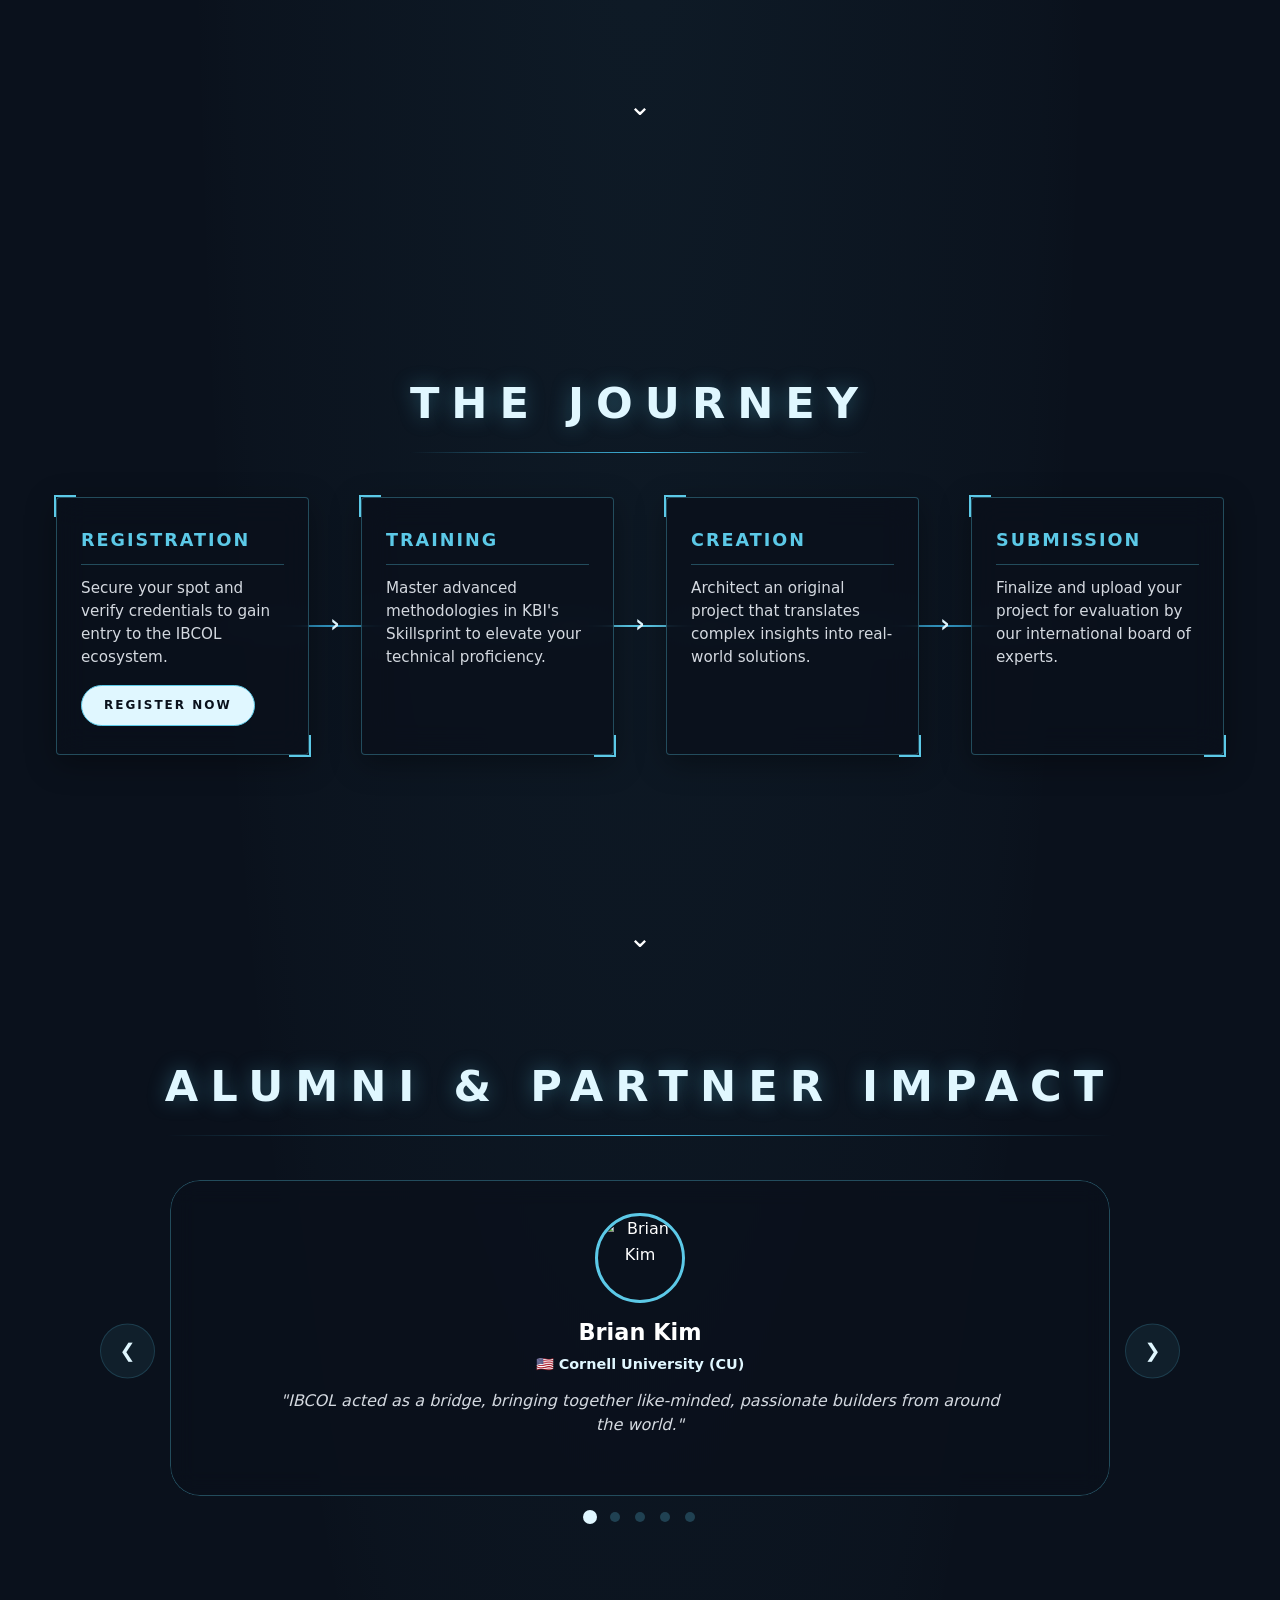
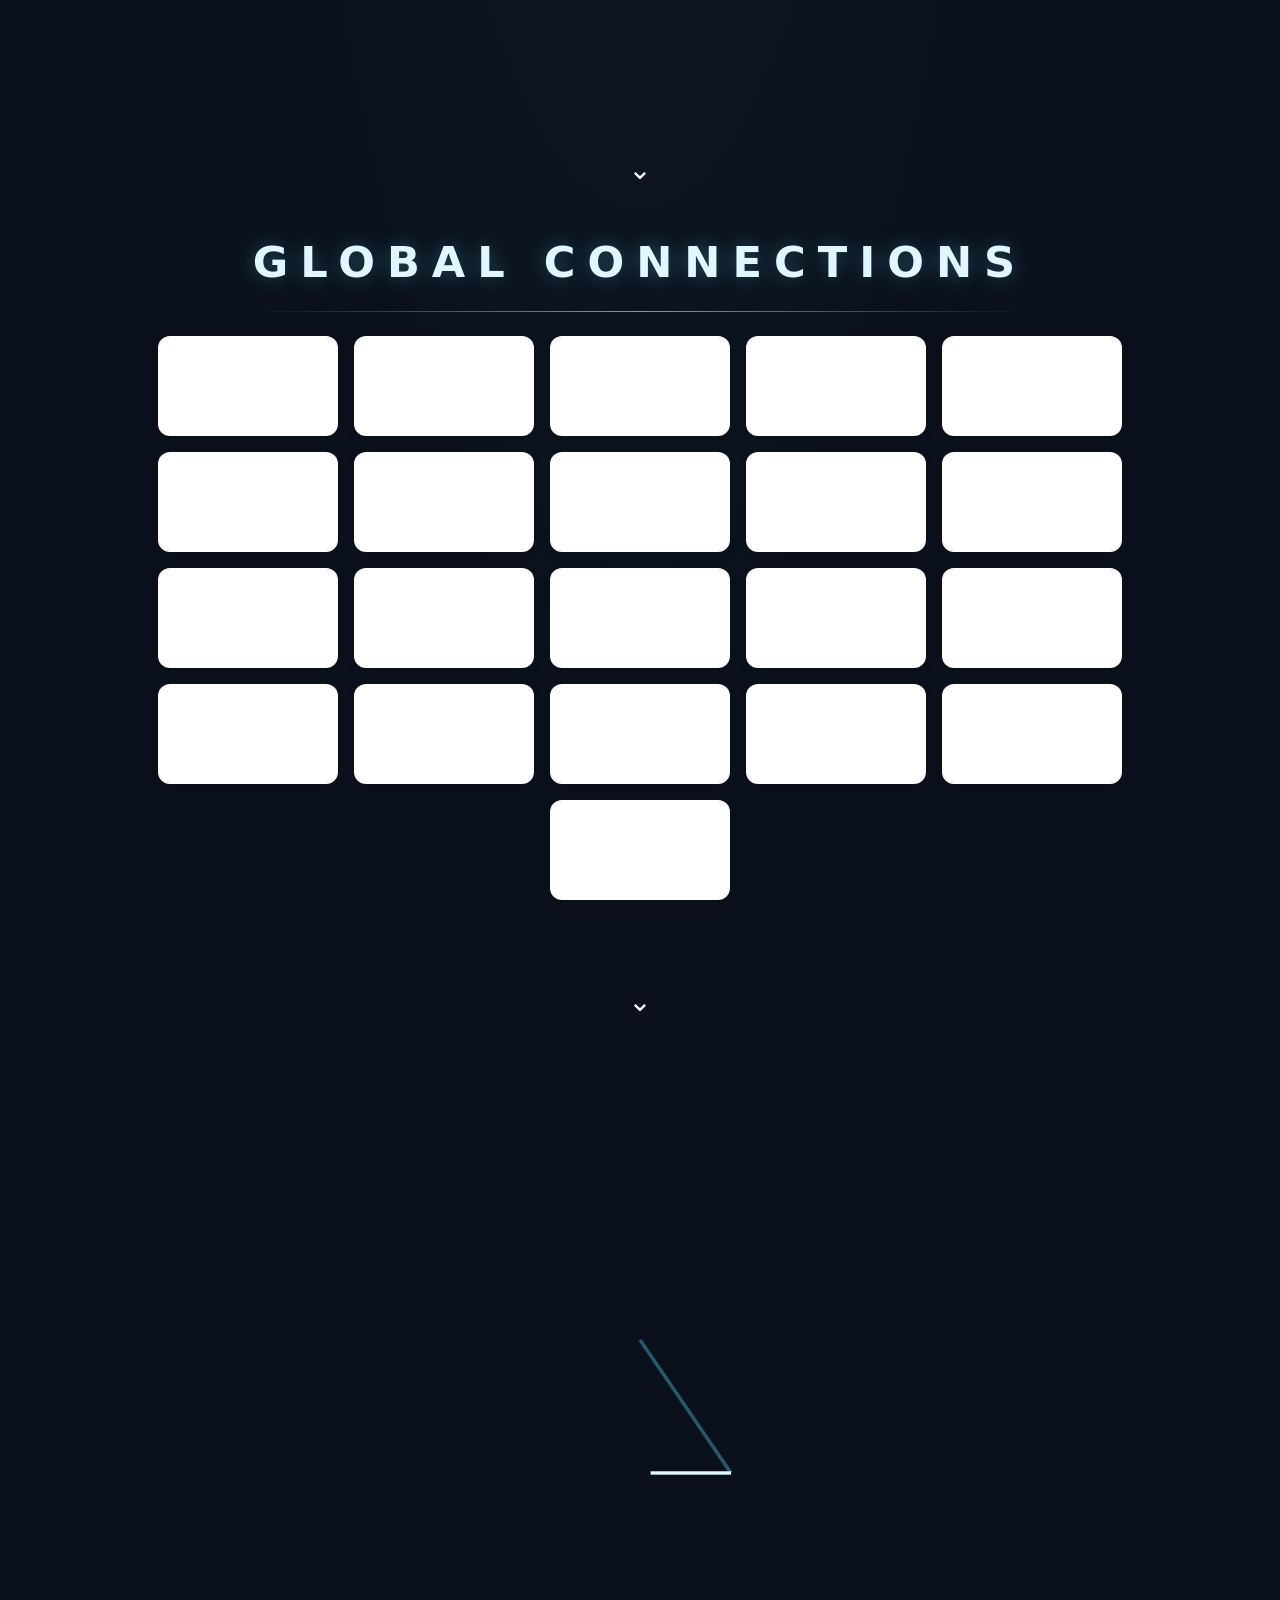
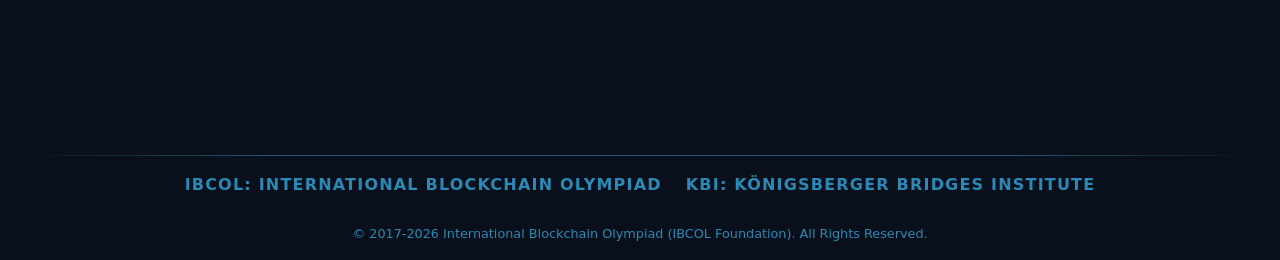
==== commit 5e878ad4: "Add registration" ====
--- a/index.html
+++ b/index.html
@@ -888,7 +888,7 @@
 <script src="js/nav.js"></script>
 <script>
 /* Countdown */
-const target = new Date('2026-07-07T00:00:00');
+const target = new Date('2026-07-21T00:00:00');
 function updateCountdown() {
     const now = new Date();
     const diff = target - now;
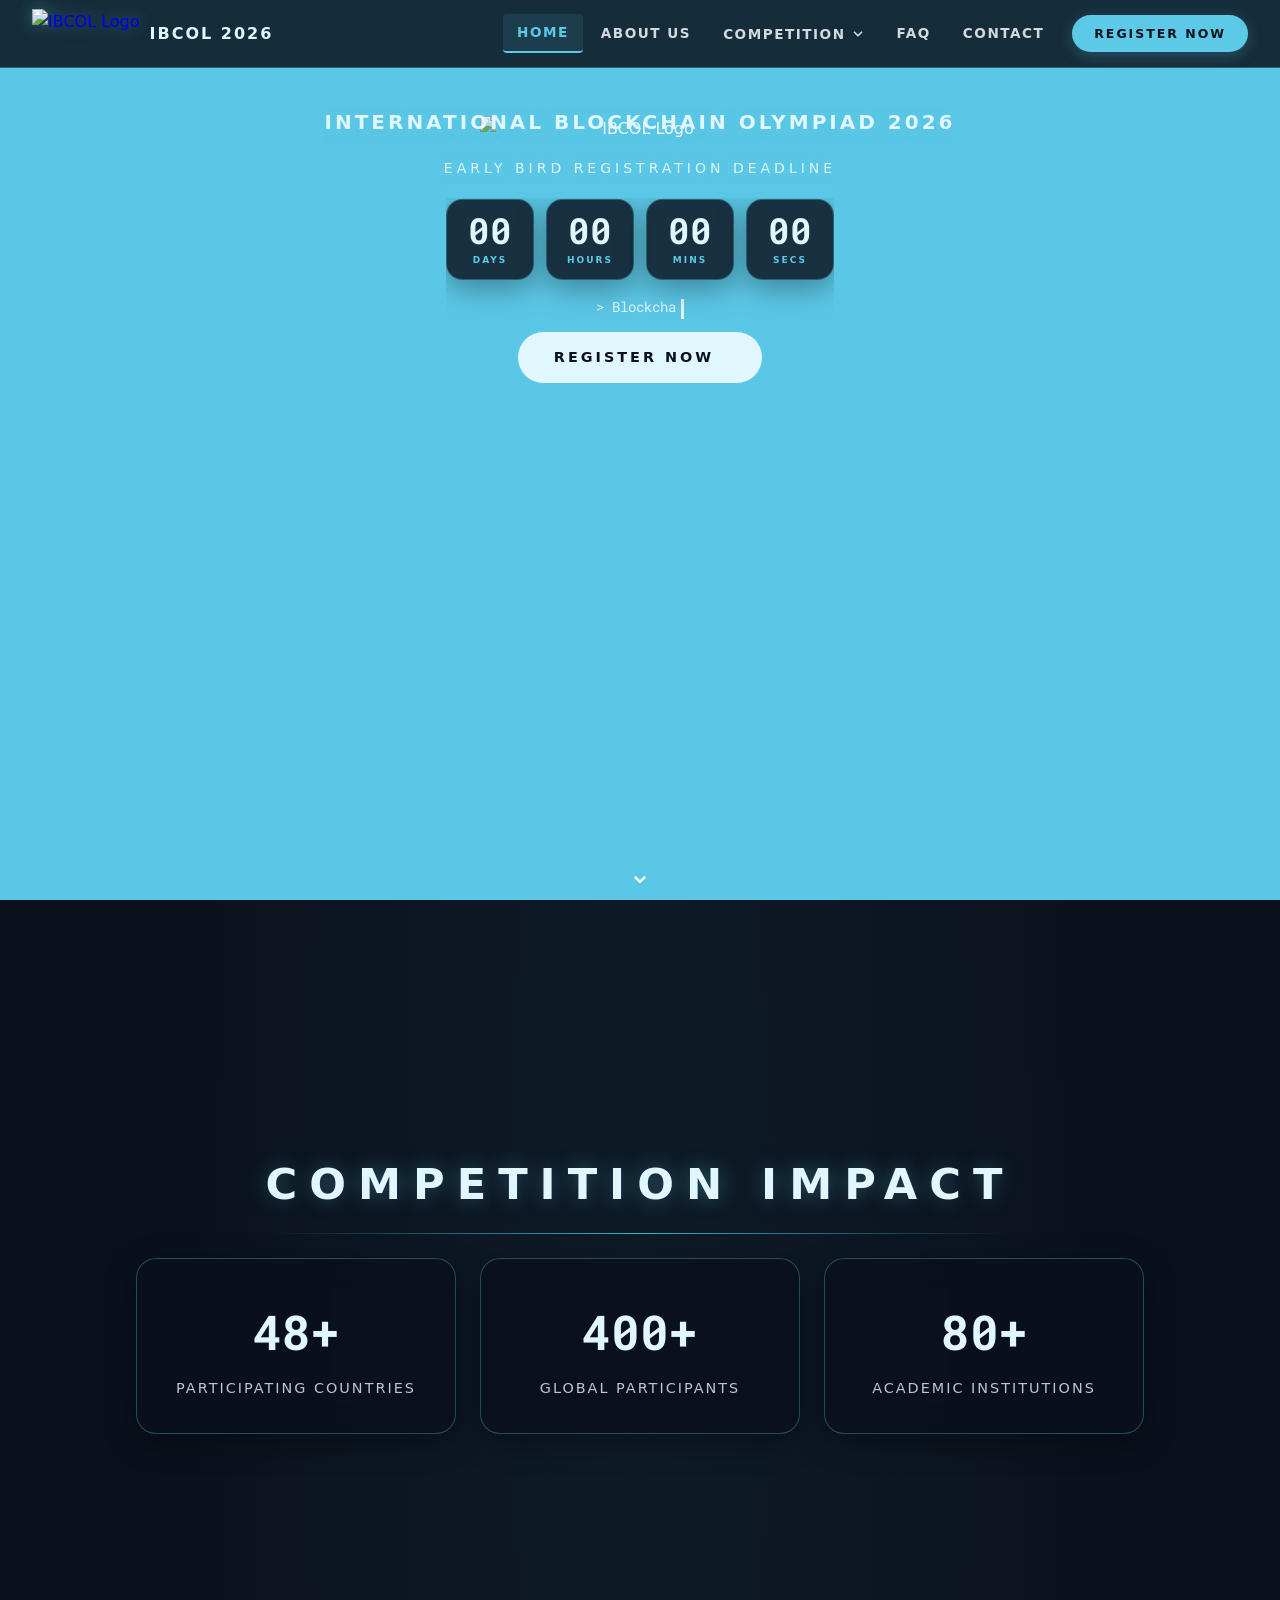
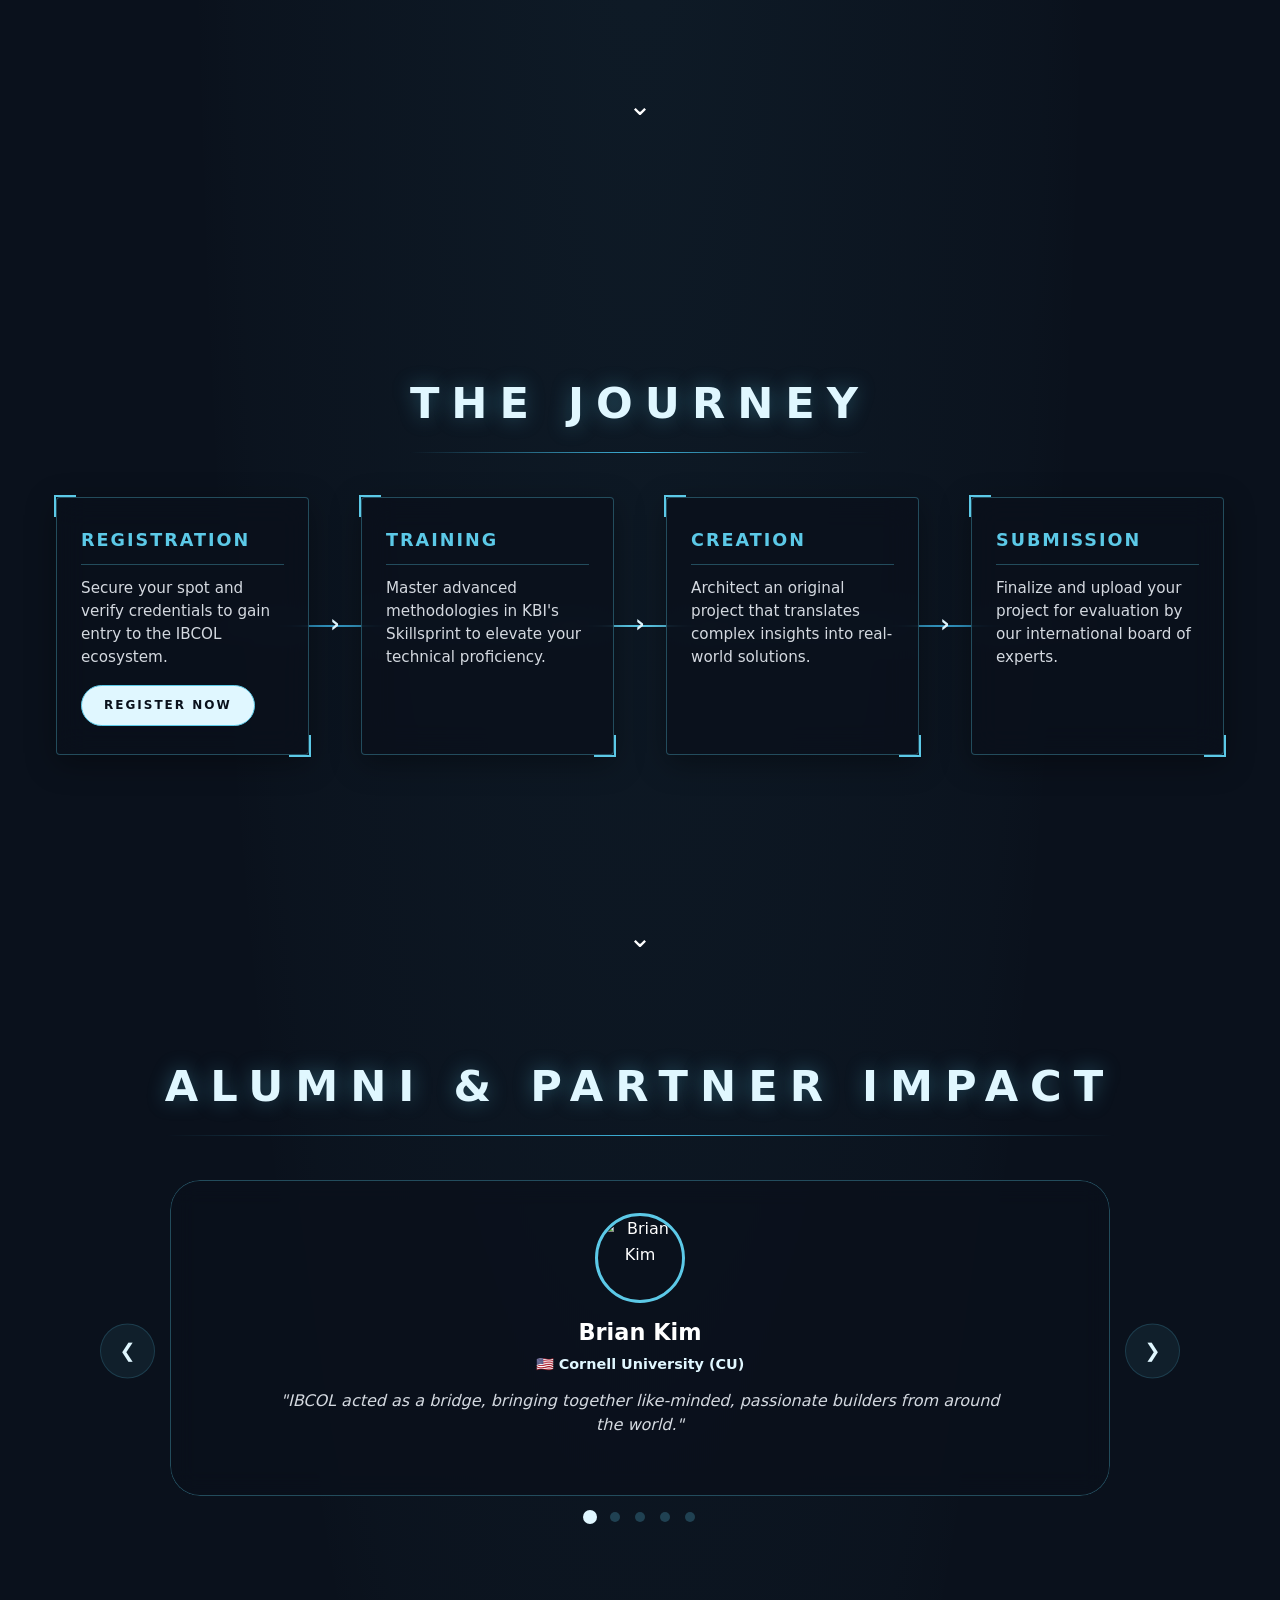
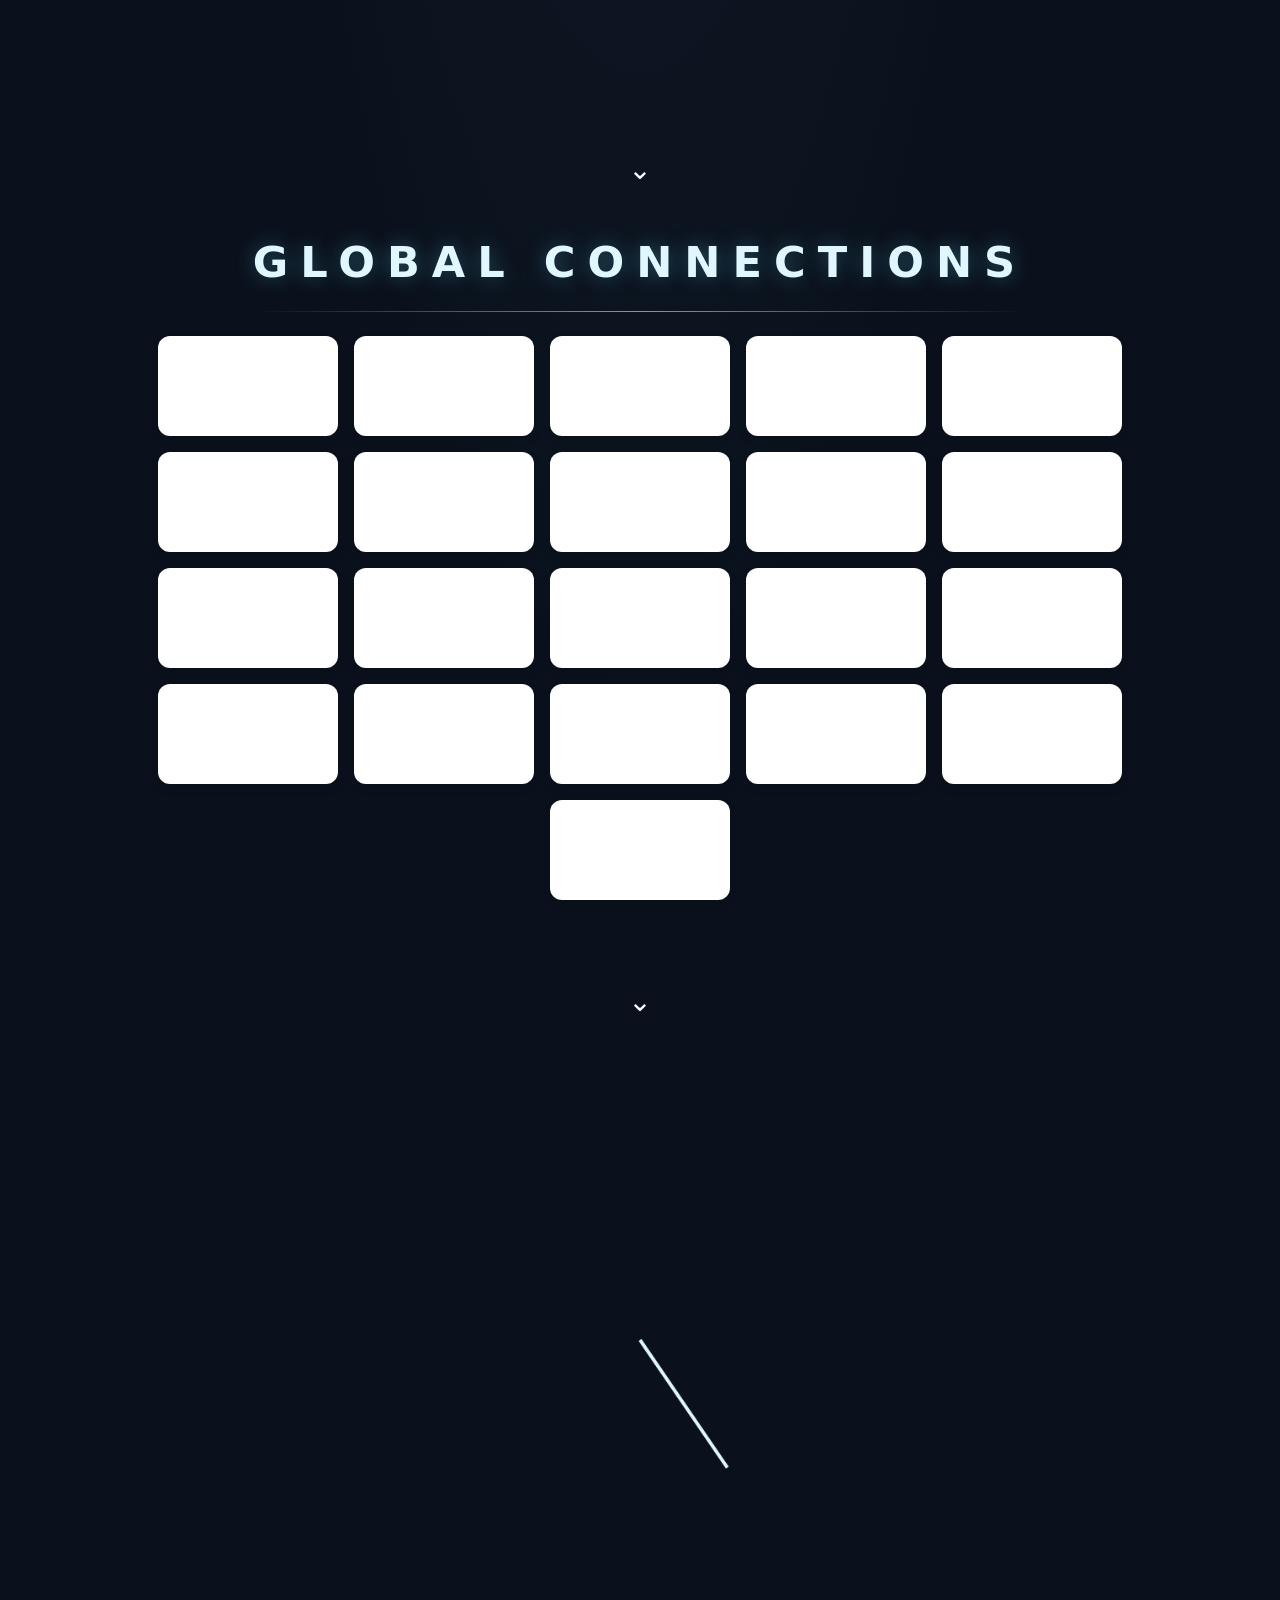
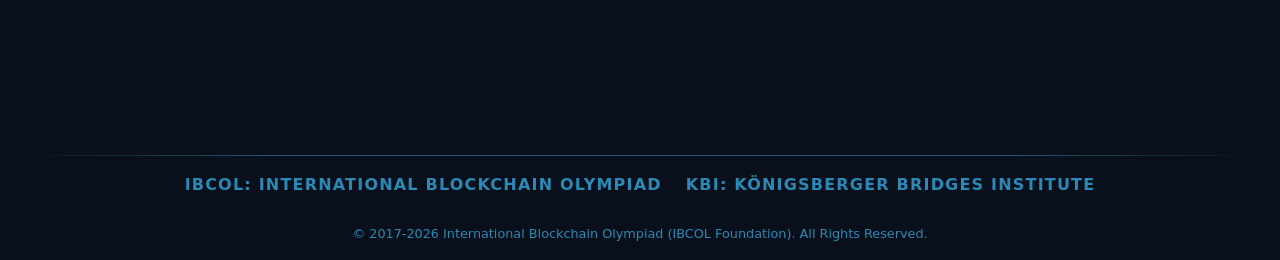
==== commit 5891022c: "Update index.html" ====
--- a/index.html
+++ b/index.html
@@ -728,7 +728,7 @@
         <div class="brand-title">International Blockchain Olympiad 2026</div>
     </div>
     <div class="reveal-header">
-        <div class="countdown-subheader">Registration Launch</div>
+        <div class="countdown-subheader">Early Bird Registration Deadline</div>
     </div>
     <div class="reveal-delayed">
         <div class="countdown-container">
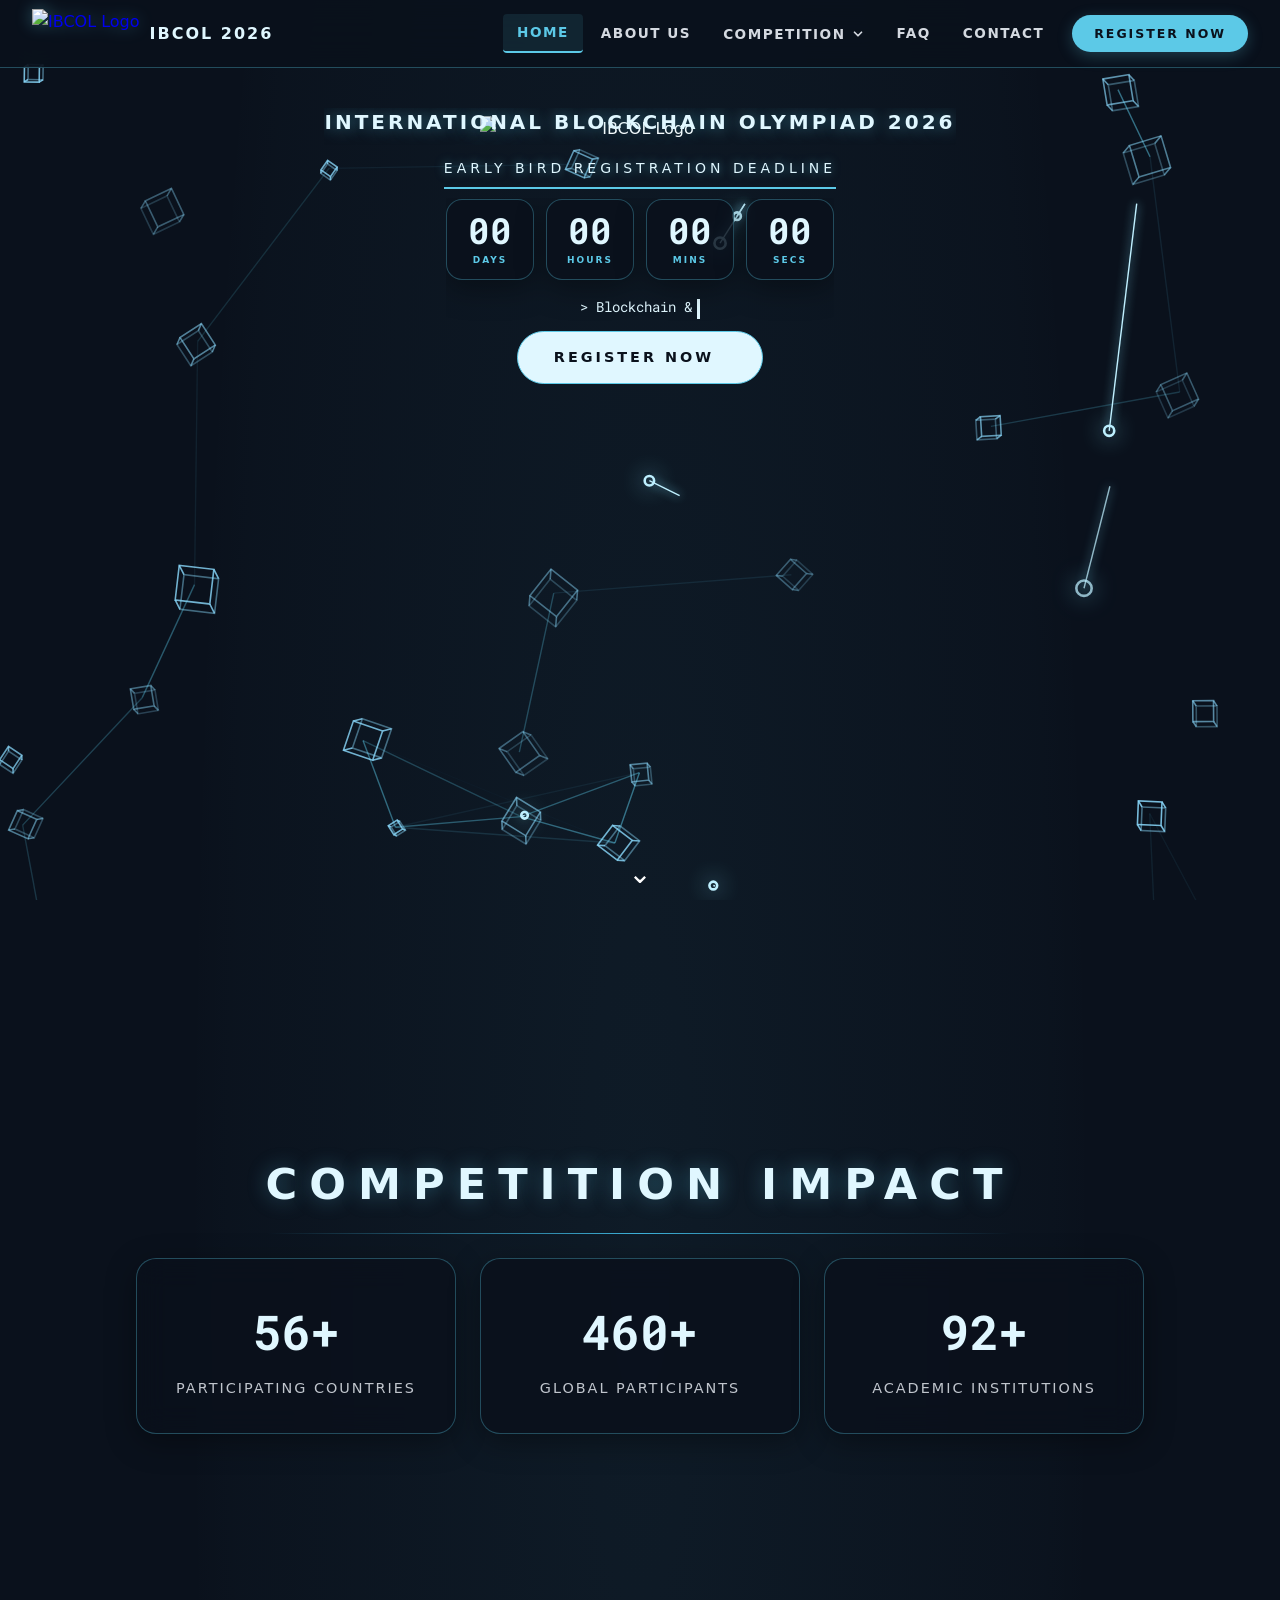
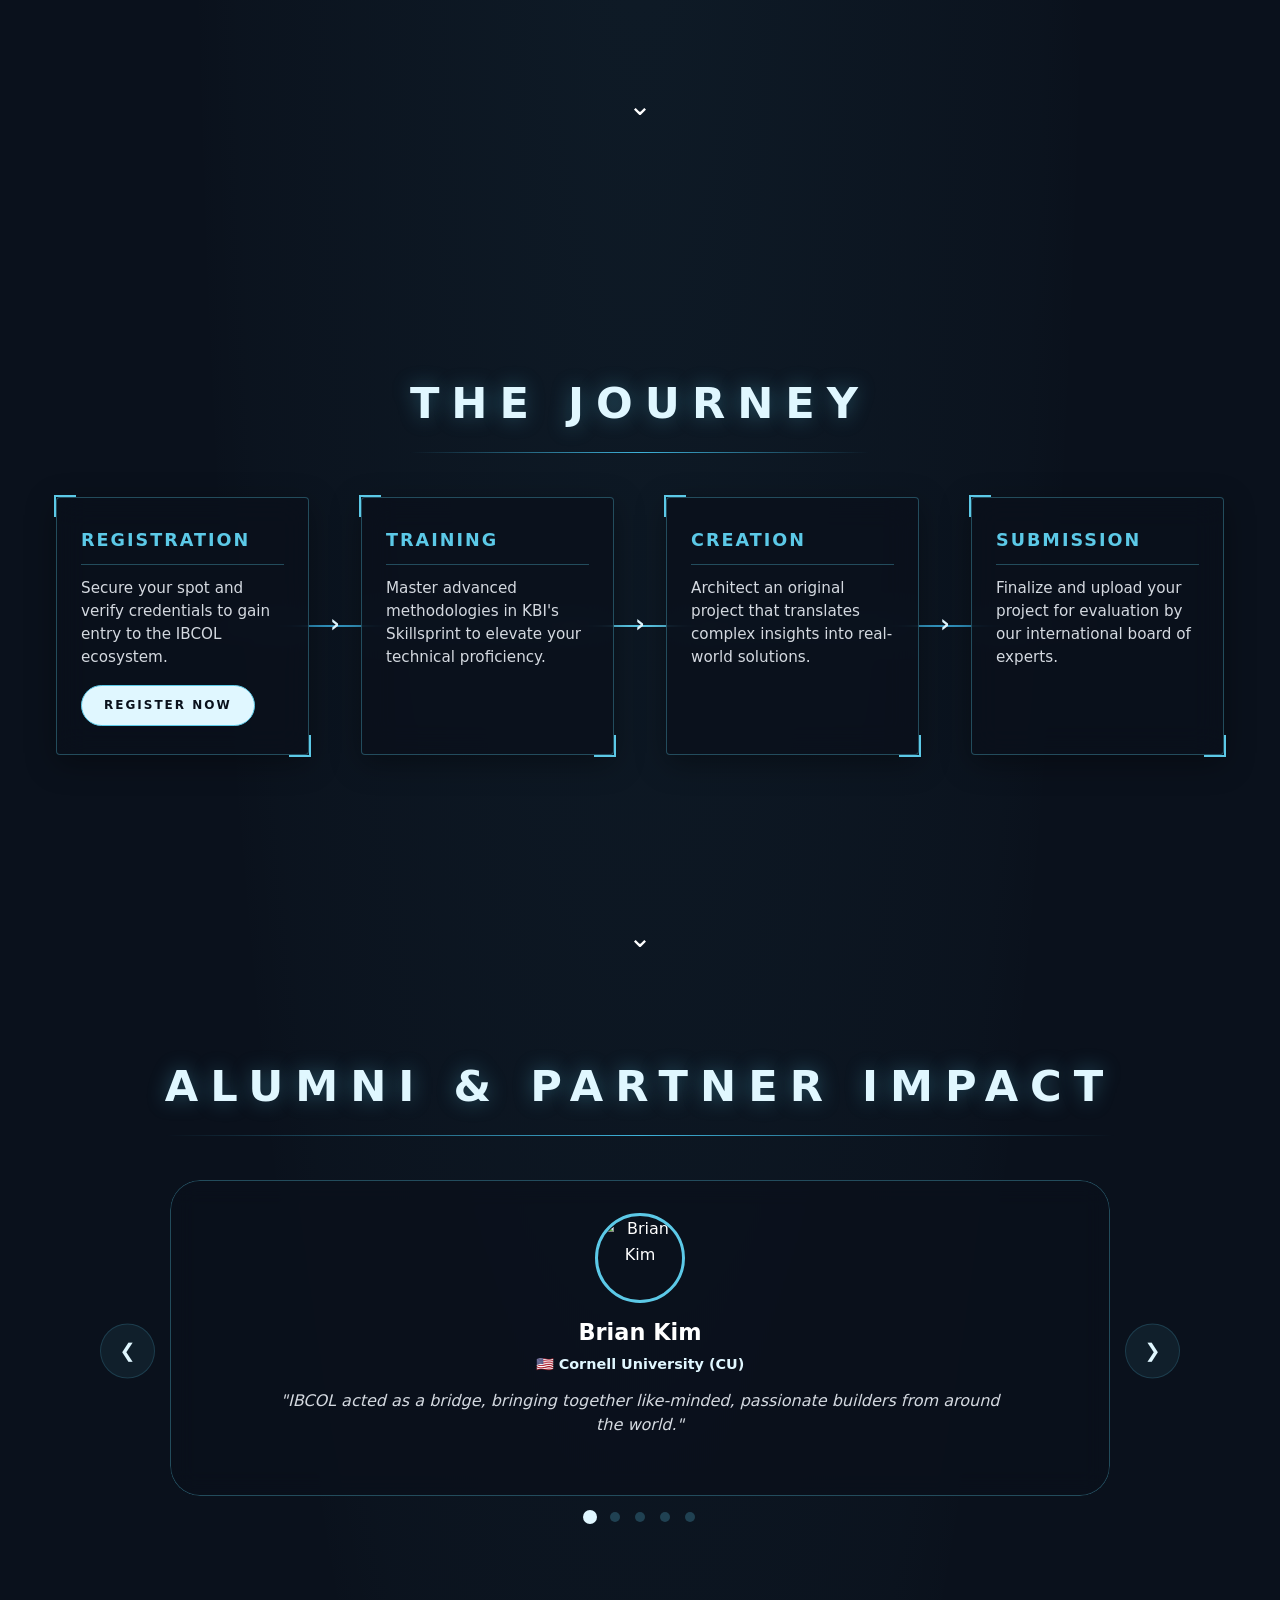
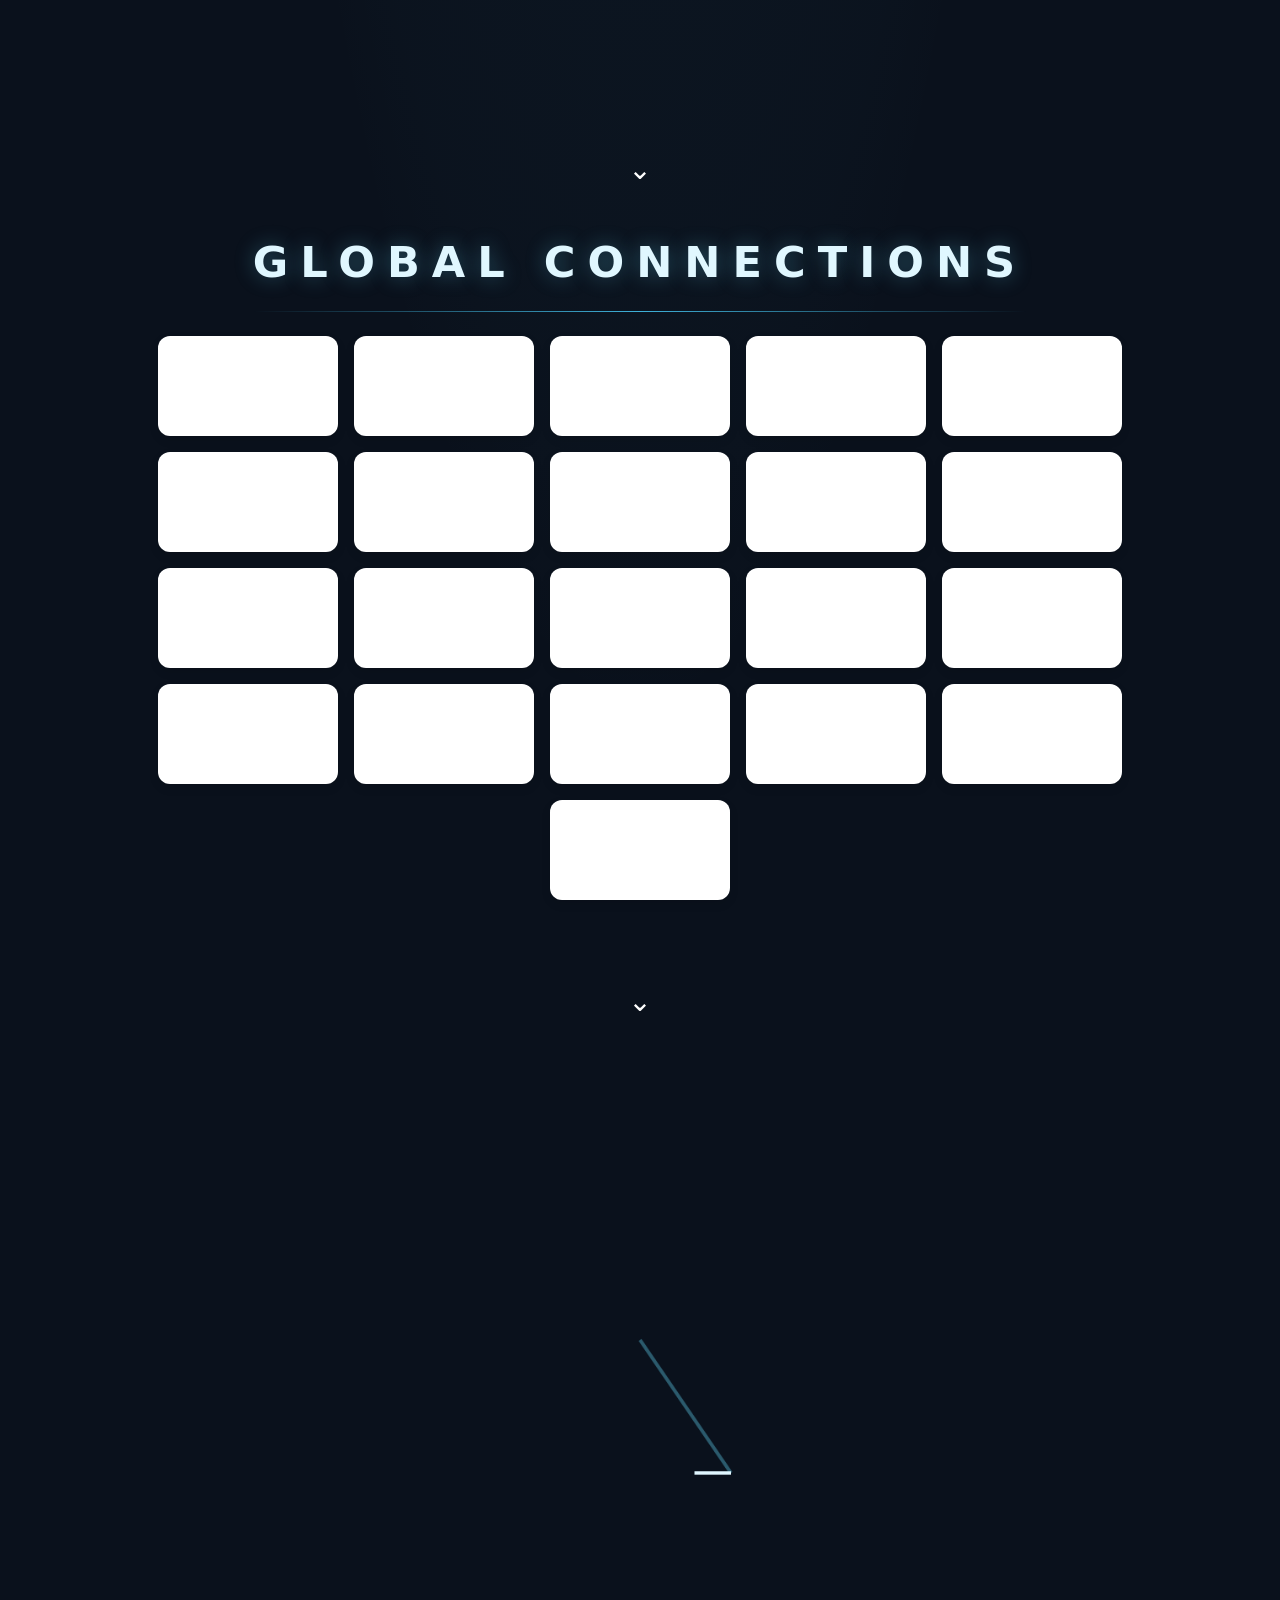
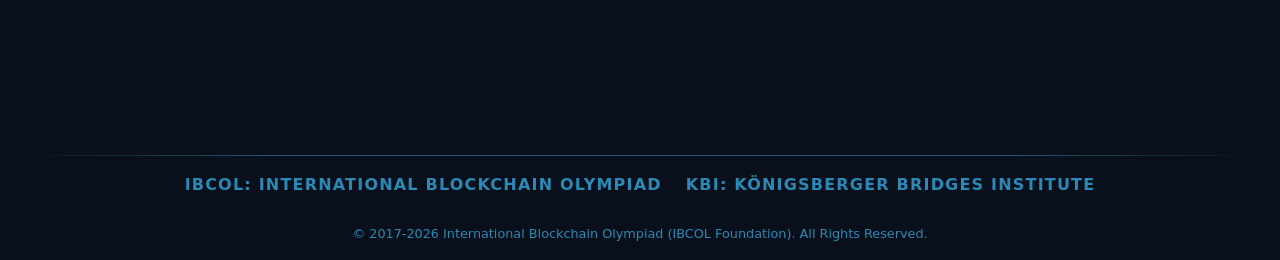
==== commit 0ff21e95: "Early bird deadline change" ====
--- a/index.html
+++ b/index.html
@@ -888,7 +888,7 @@
 <script src="js/nav.js"></script>
 <script>
 /* Countdown */
-const target = new Date('2026-07-21T00:00:00');
+const target = new Date('2026-08-01T00:00:00');
 function updateCountdown() {
     const now = new Date();
     const diff = target - now;
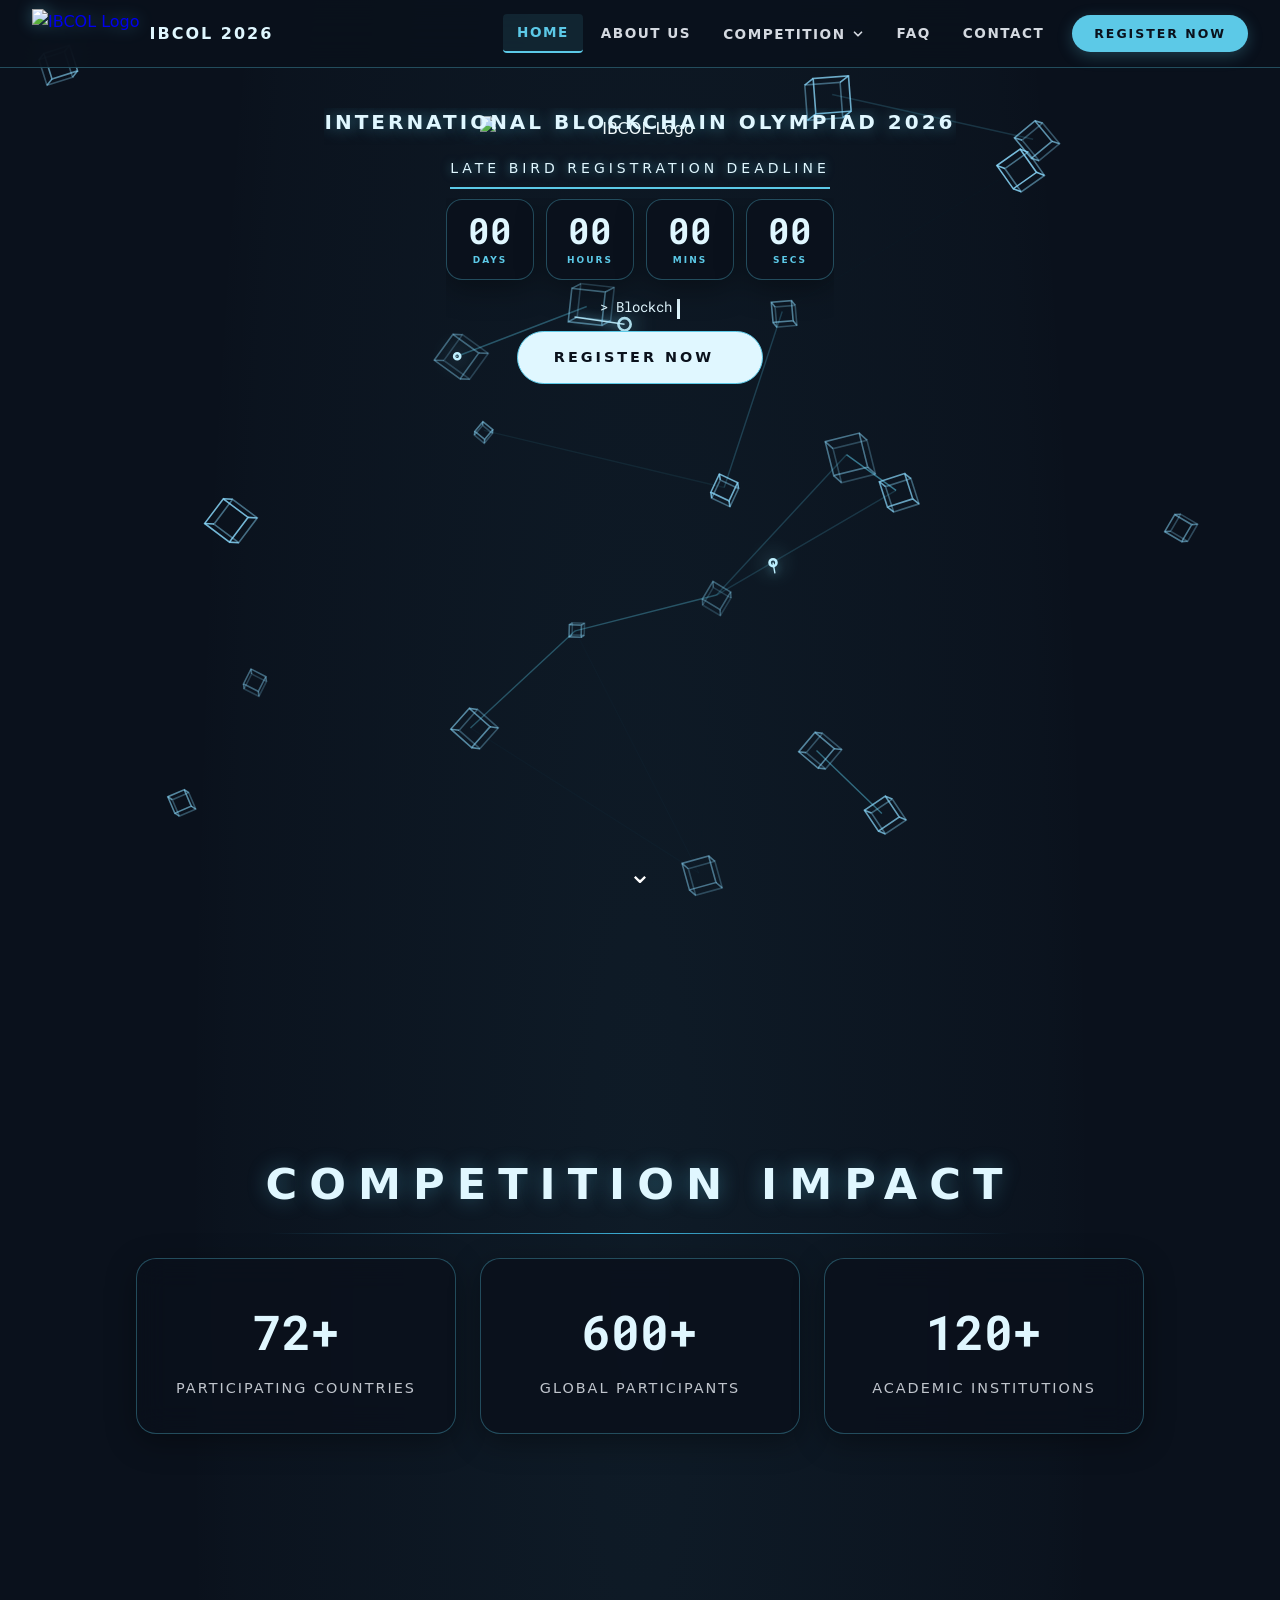
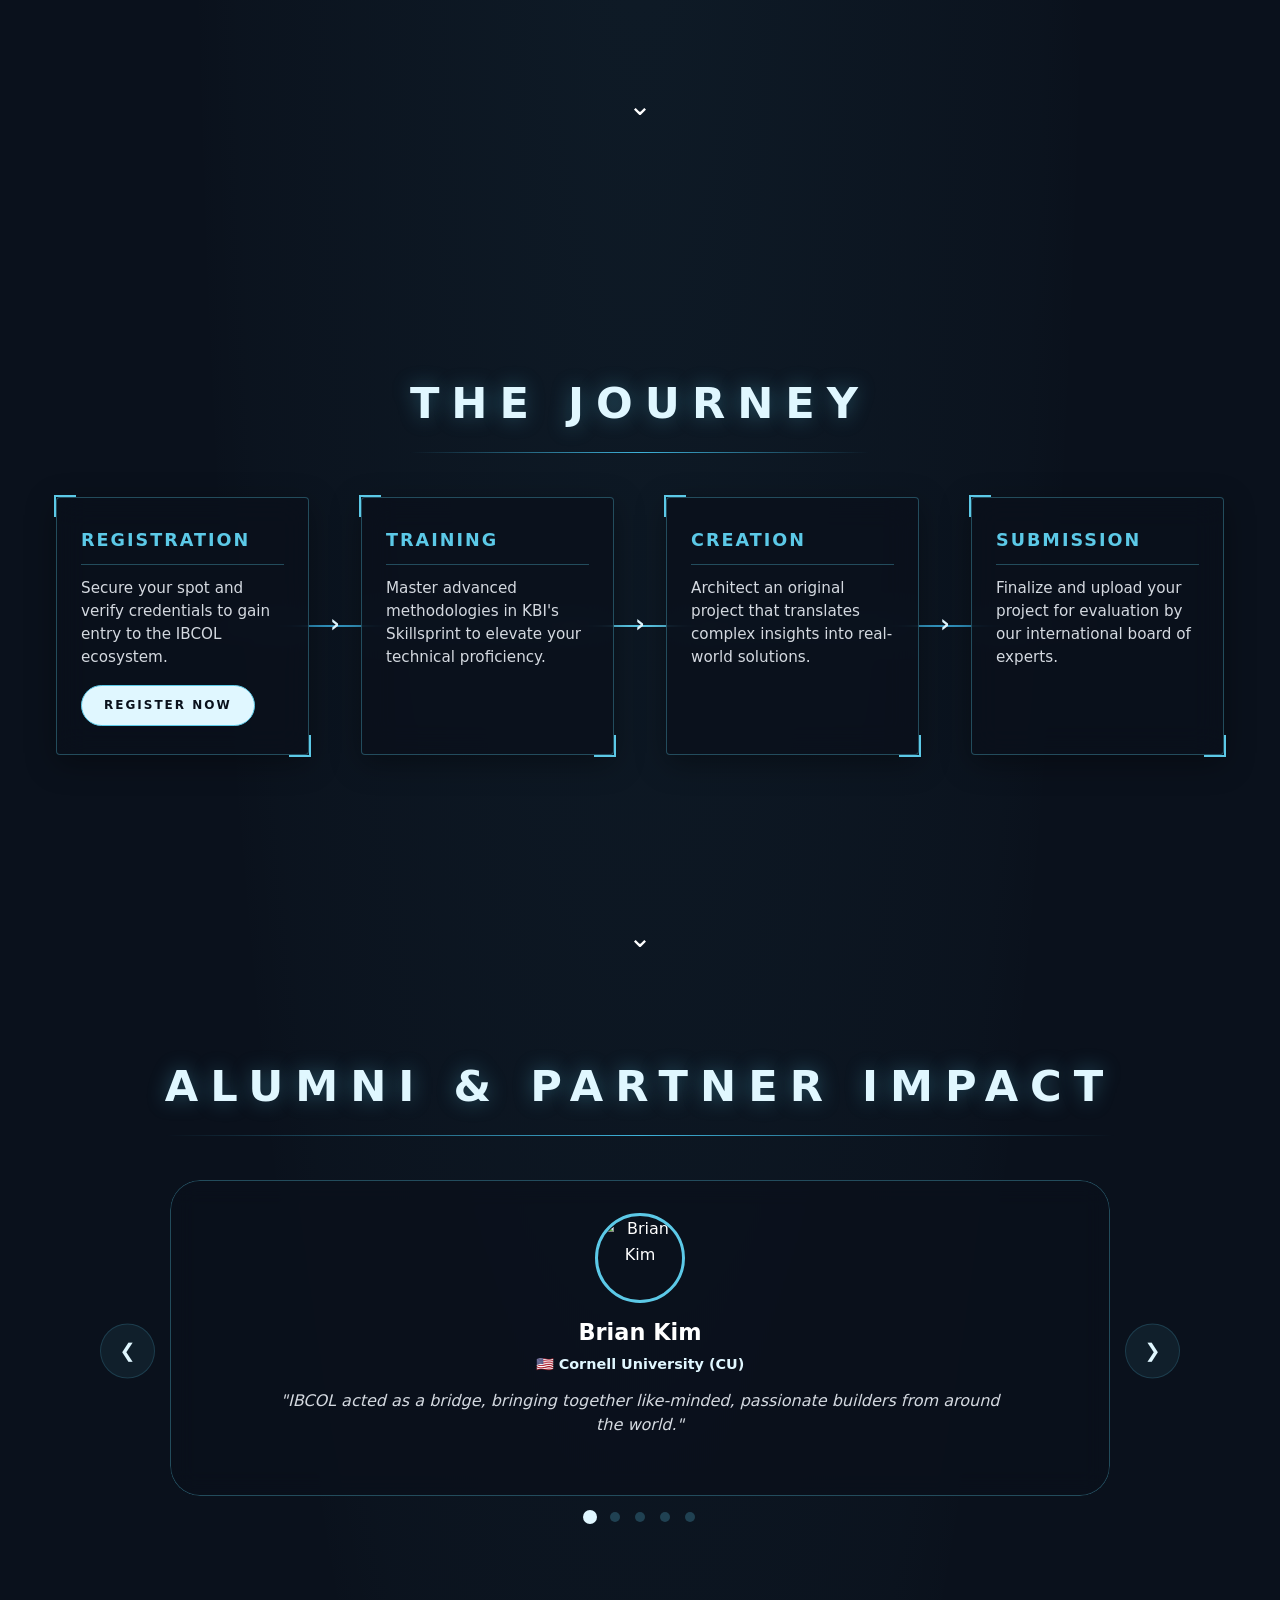
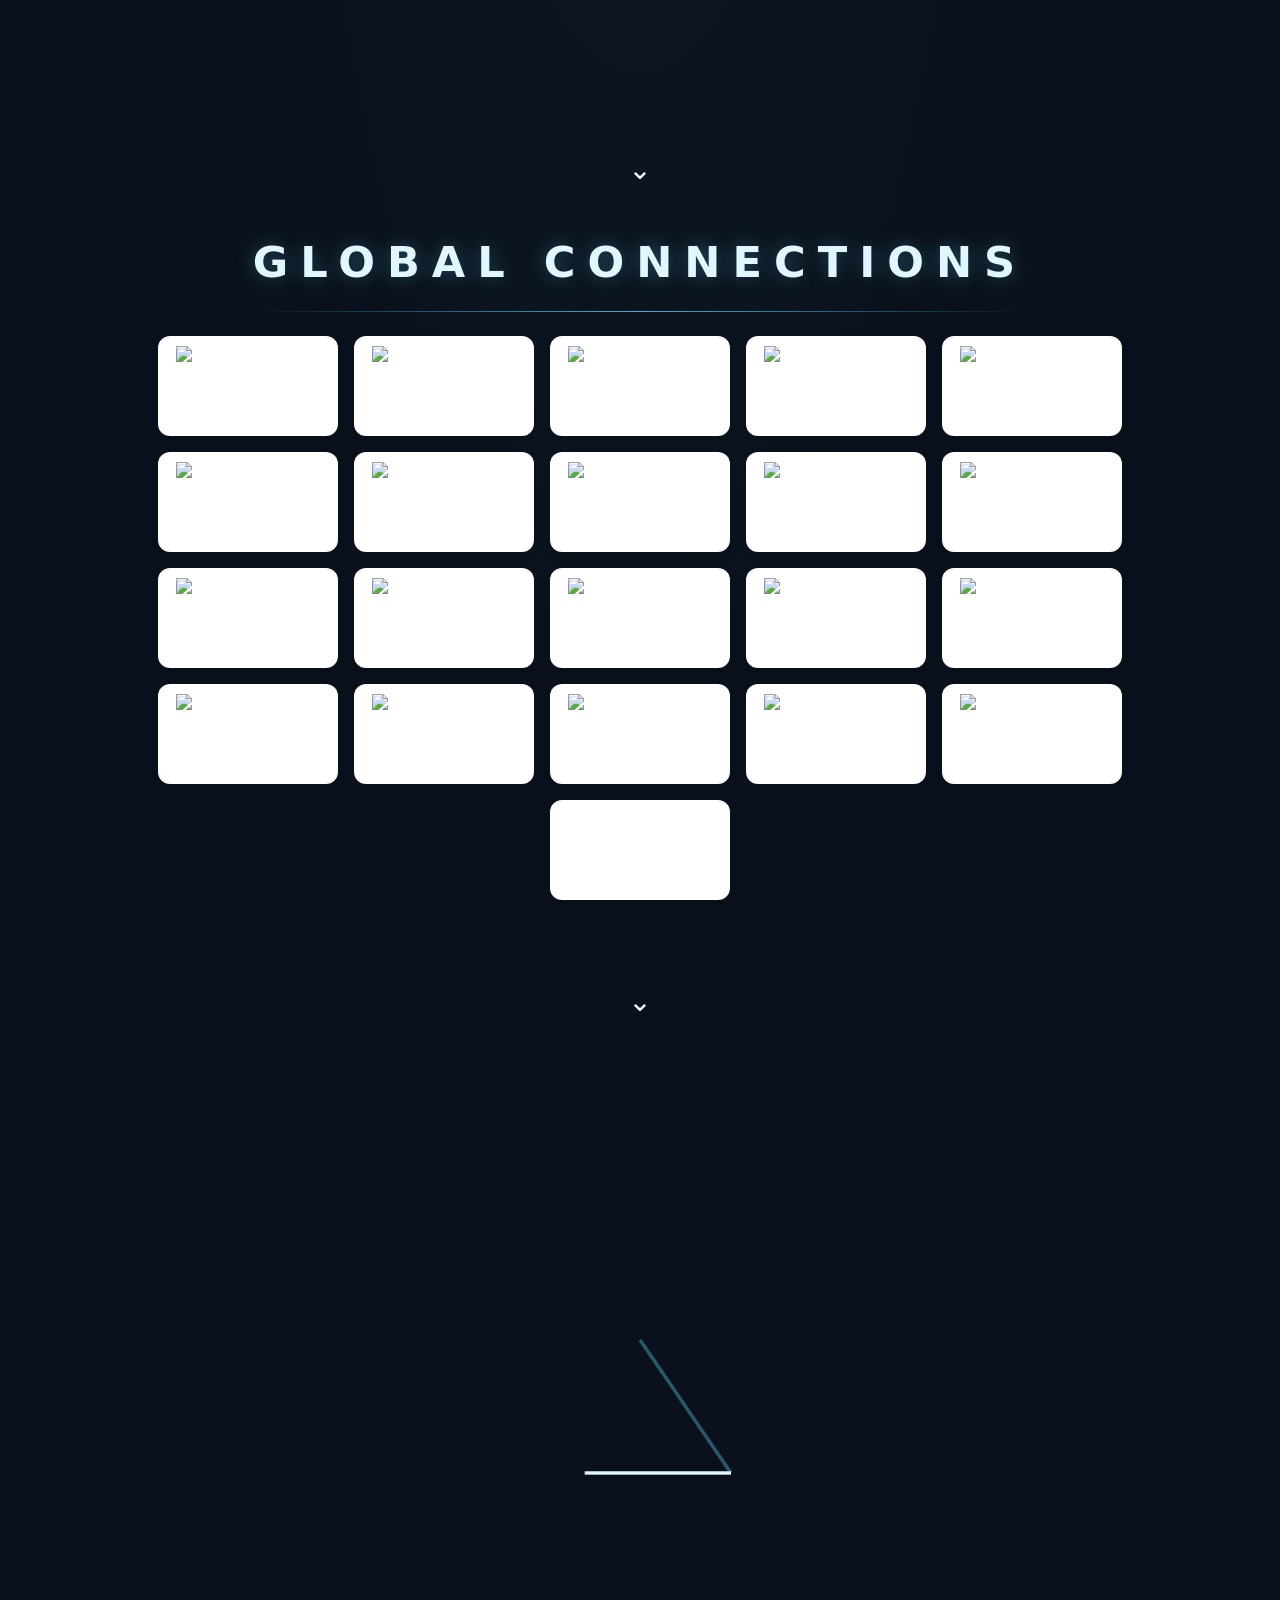
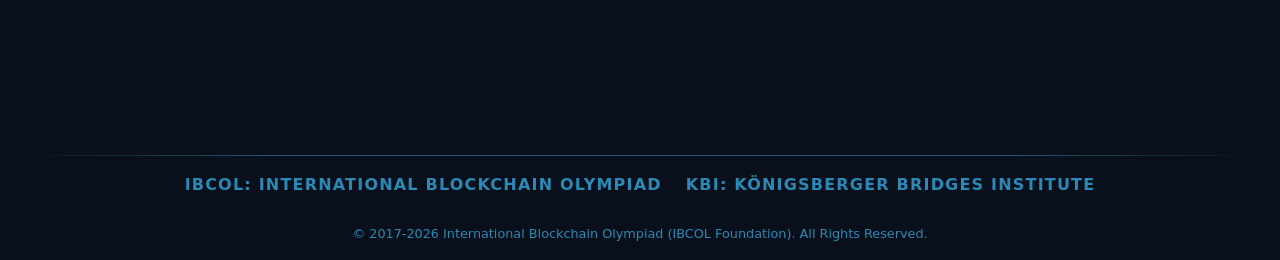
==== commit c56b472b: "Countdown script" ====
--- a/index.html
+++ b/index.html
@@ -728,7 +728,7 @@
         <div class="brand-title">International Blockchain Olympiad 2026</div>
     </div>
     <div class="reveal-header">
-        <div class="countdown-subheader">Early Bird Registration Deadline</div>
+        <div class="countdown-subheader">Registration Deadline</div>
     </div>
     <div class="reveal-delayed">
         <div class="countdown-container">
@@ -886,31 +886,8 @@
 
 <script src="js/bg-canvas-home.js"></script>
 <script src="js/nav.js"></script>
+<script src="js/countdown.js"></script>
 <script>
-/* Countdown */
-const target = new Date('2026-08-01T00:00:00');
-function updateCountdown() {
-    const now = new Date();
-    const diff = target - now;
-    if (diff <= 0) {
-        document.getElementById('days').textContent = '00';
-        document.getElementById('hours').textContent = '00';
-        document.getElementById('minutes').textContent = '00';
-        document.getElementById('seconds').textContent = '00';
-        return;
-    }
-    const d = Math.floor(diff / 86400000);
-    const h = Math.floor((diff % 86400000) / 3600000);
-    const m = Math.floor((diff % 3600000) / 60000);
-    const s = Math.floor((diff % 60000) / 1000);
-    document.getElementById('days').textContent = String(d).padStart(2, '0');
-    document.getElementById('hours').textContent = String(h).padStart(2, '0');
-    document.getElementById('minutes').textContent = String(m).padStart(2, '0');
-    document.getElementById('seconds').textContent = String(s).padStart(2, '0');
-}
-updateCountdown();
-setInterval(updateCountdown, 1000);
-
 /* Typed text */
 const lines = ['Blockchain & Trust Technologies.', 'Global. Open. Competitive.', 'Join IBCOL 2026.'];
 let li = 0, ci = 0, deleting = false;
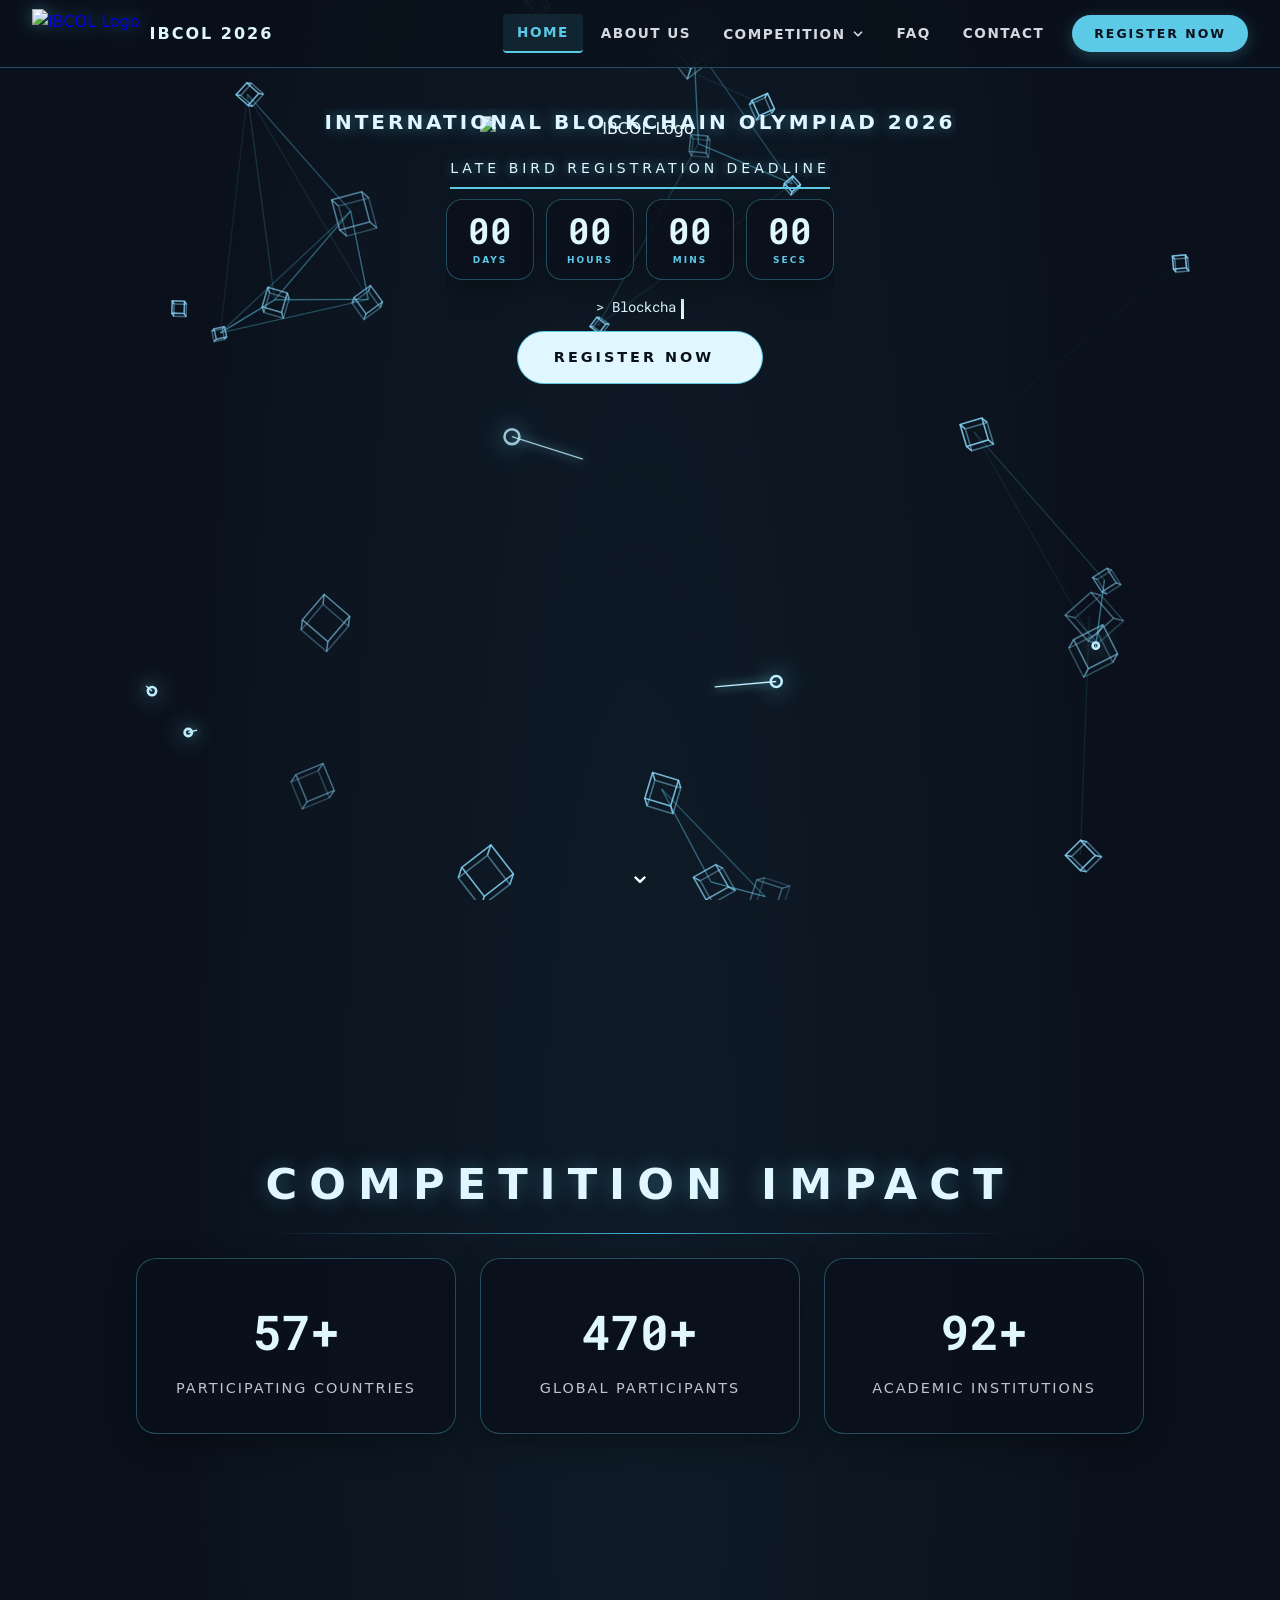
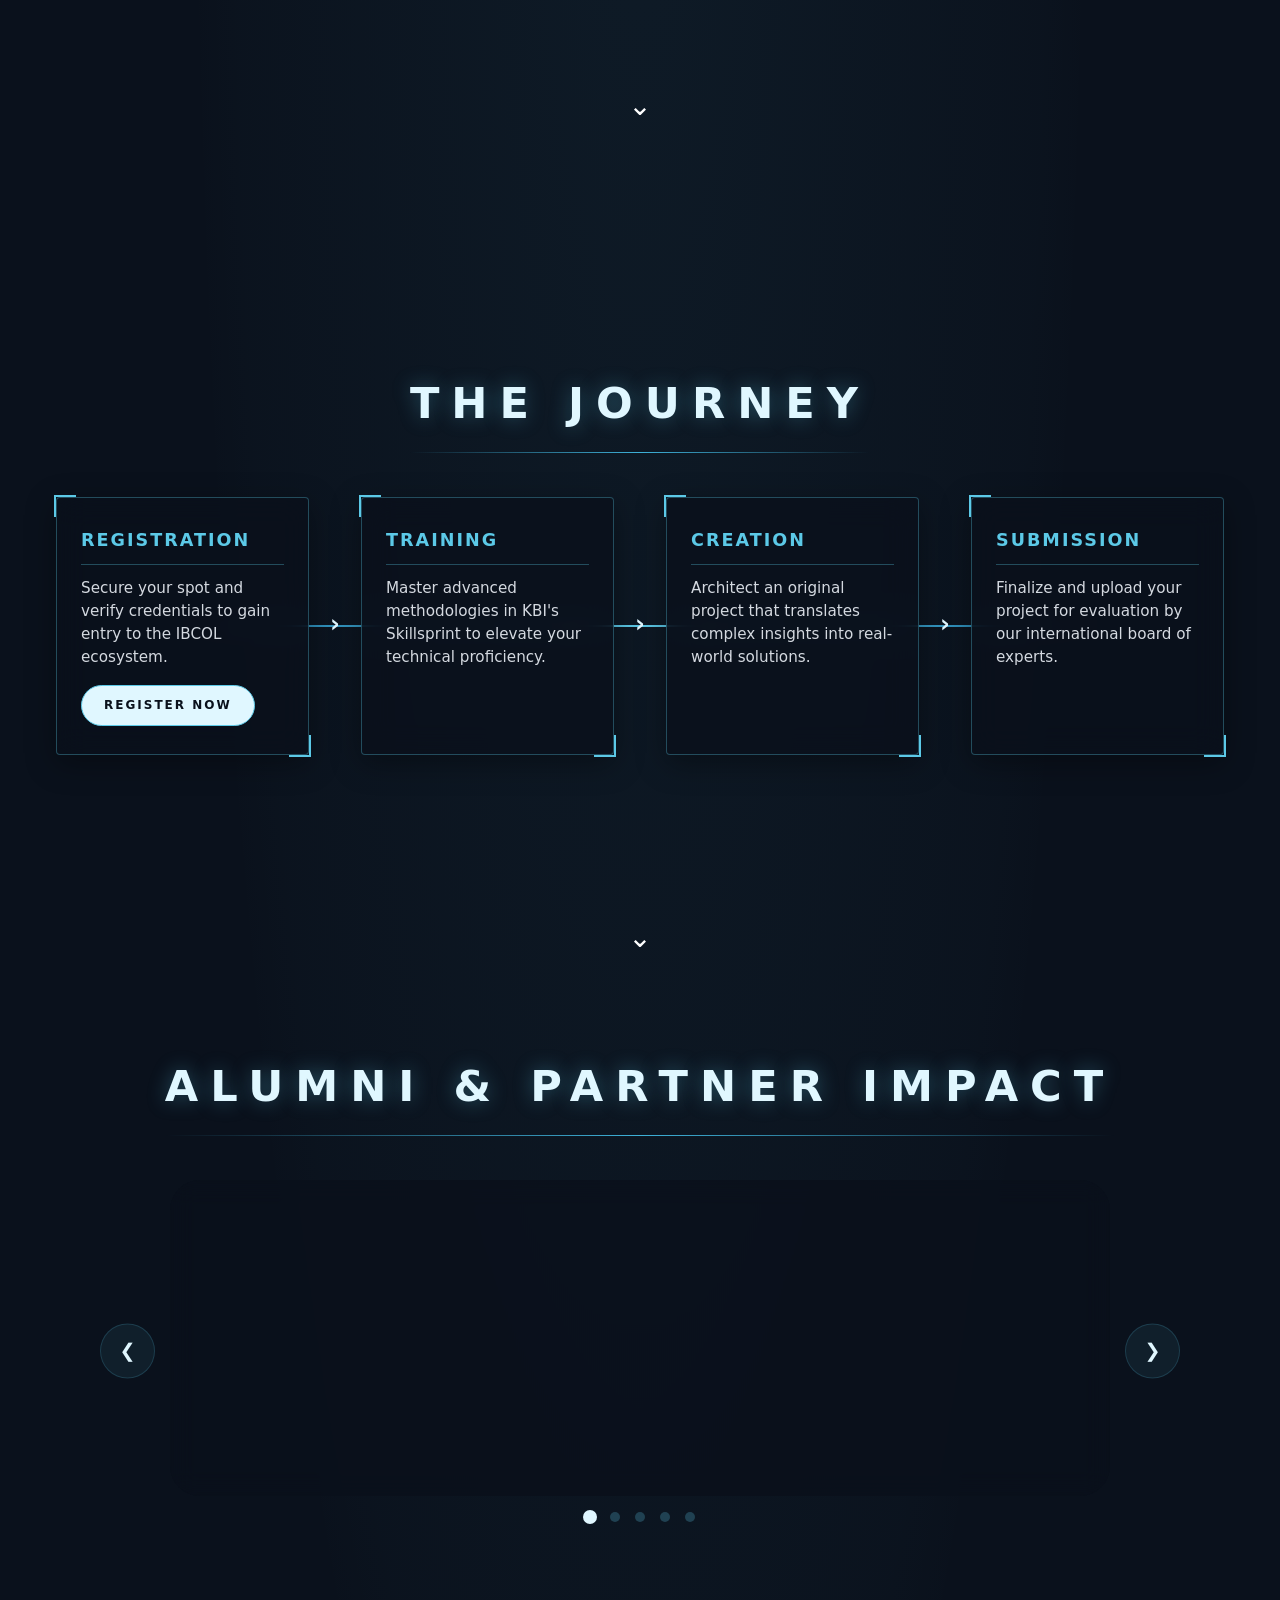
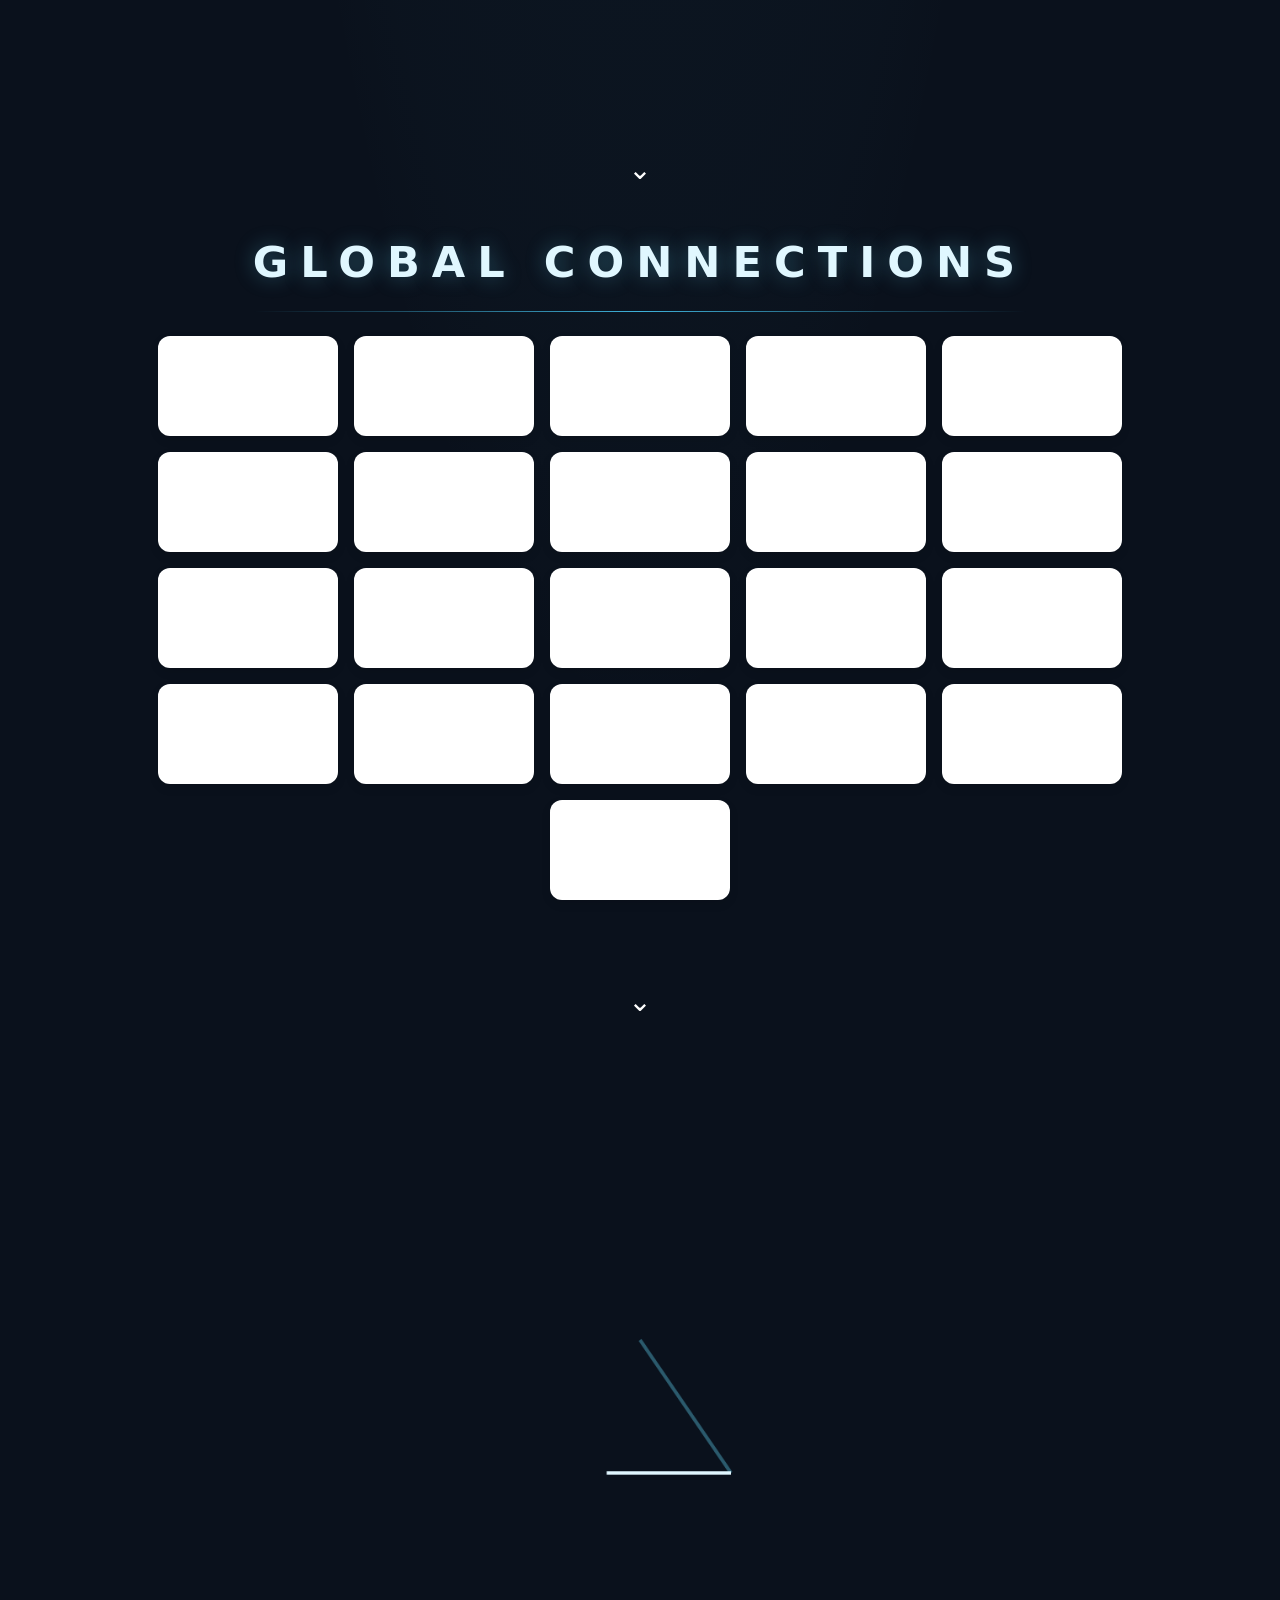
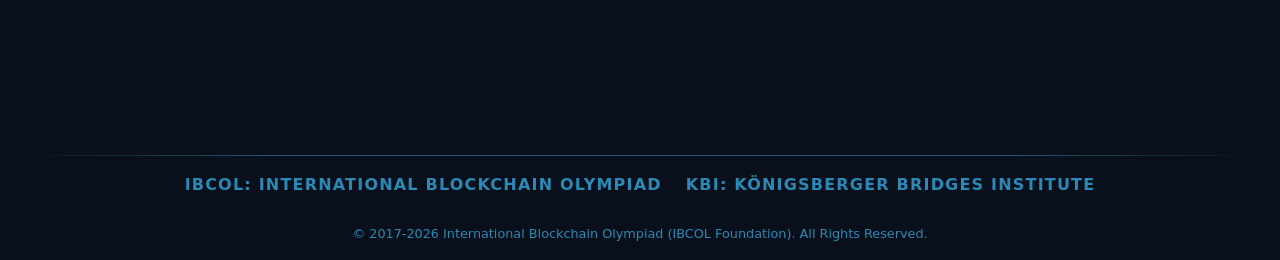
==== commit a4cd1385: "Updated countdown and text" ====
--- a/index.html
+++ b/index.html
@@ -886,6 +886,7 @@
 
 <script src="js/bg-canvas-home.js"></script>
 <script src="js/nav.js"></script>
+<script src="js/countdown-deadlines.js"></script>
 <script src="js/countdown.js"></script>
 <script>
 /* Typed text */
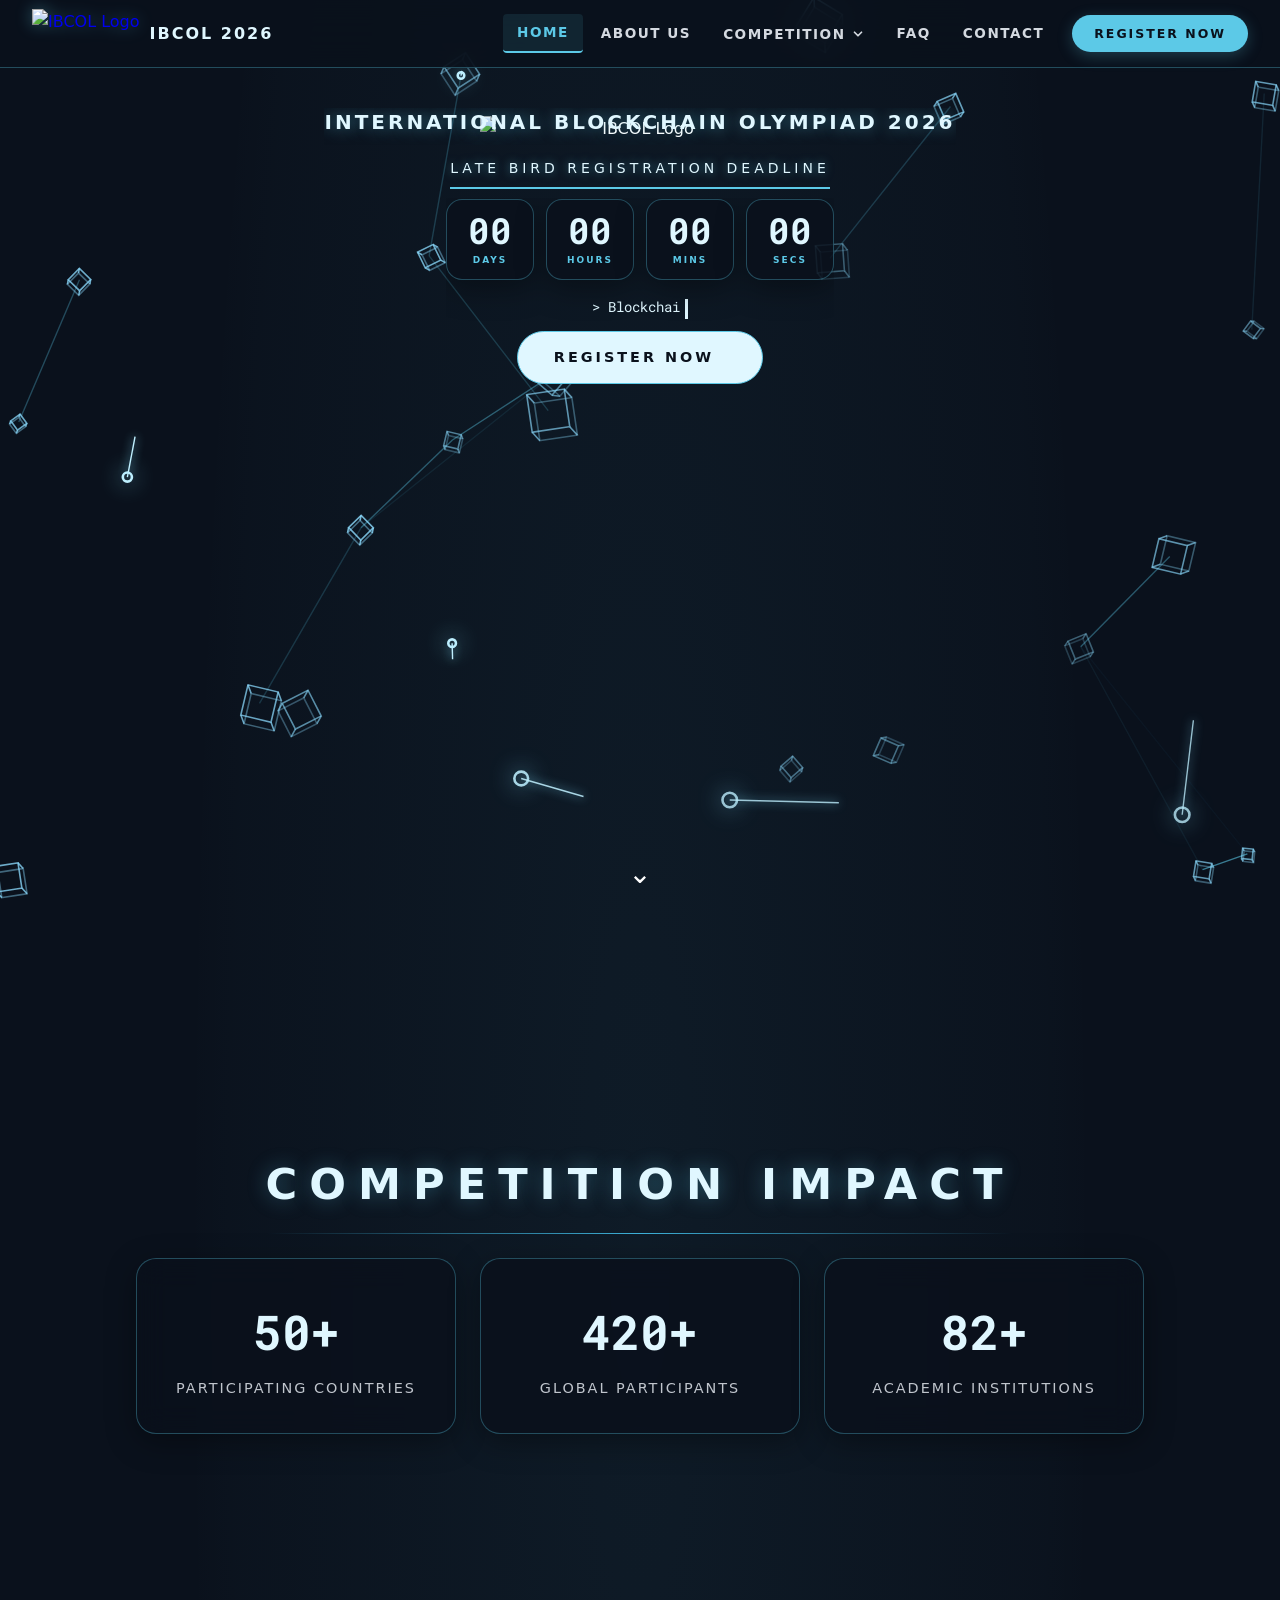
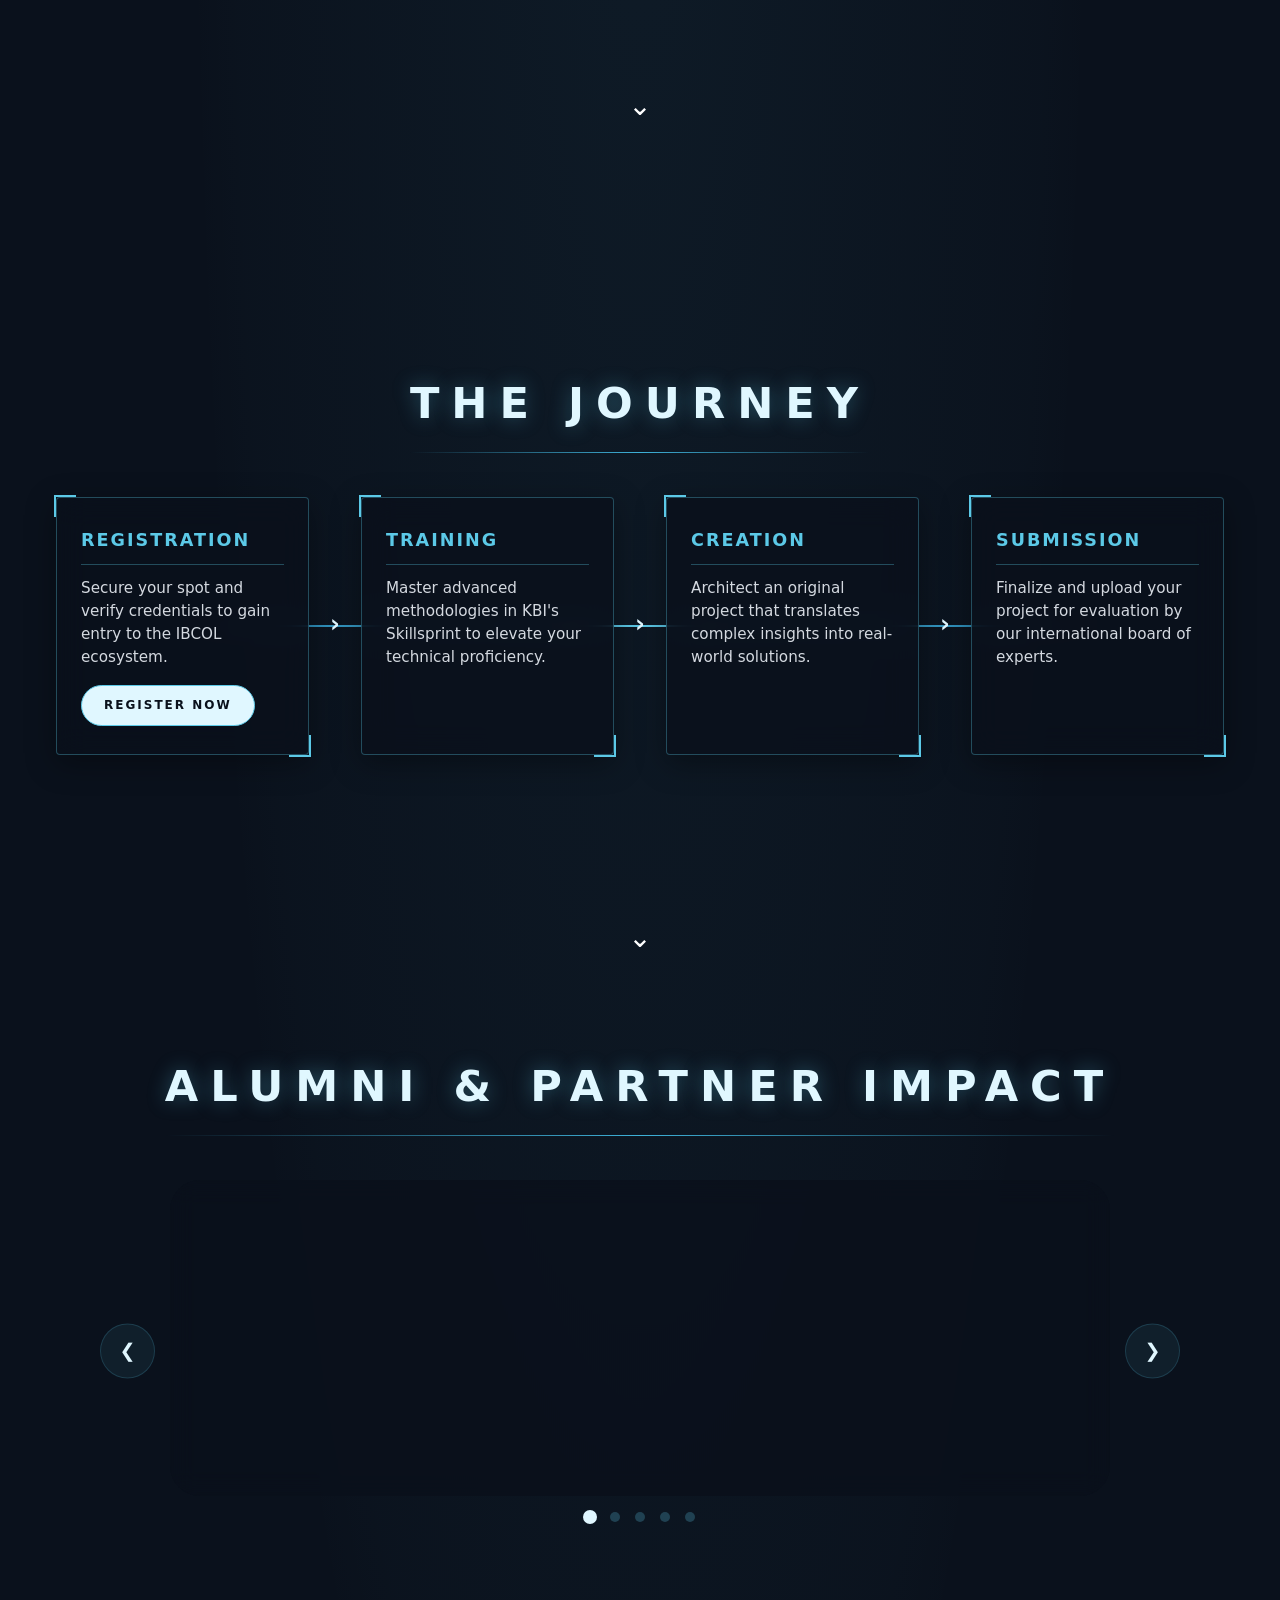
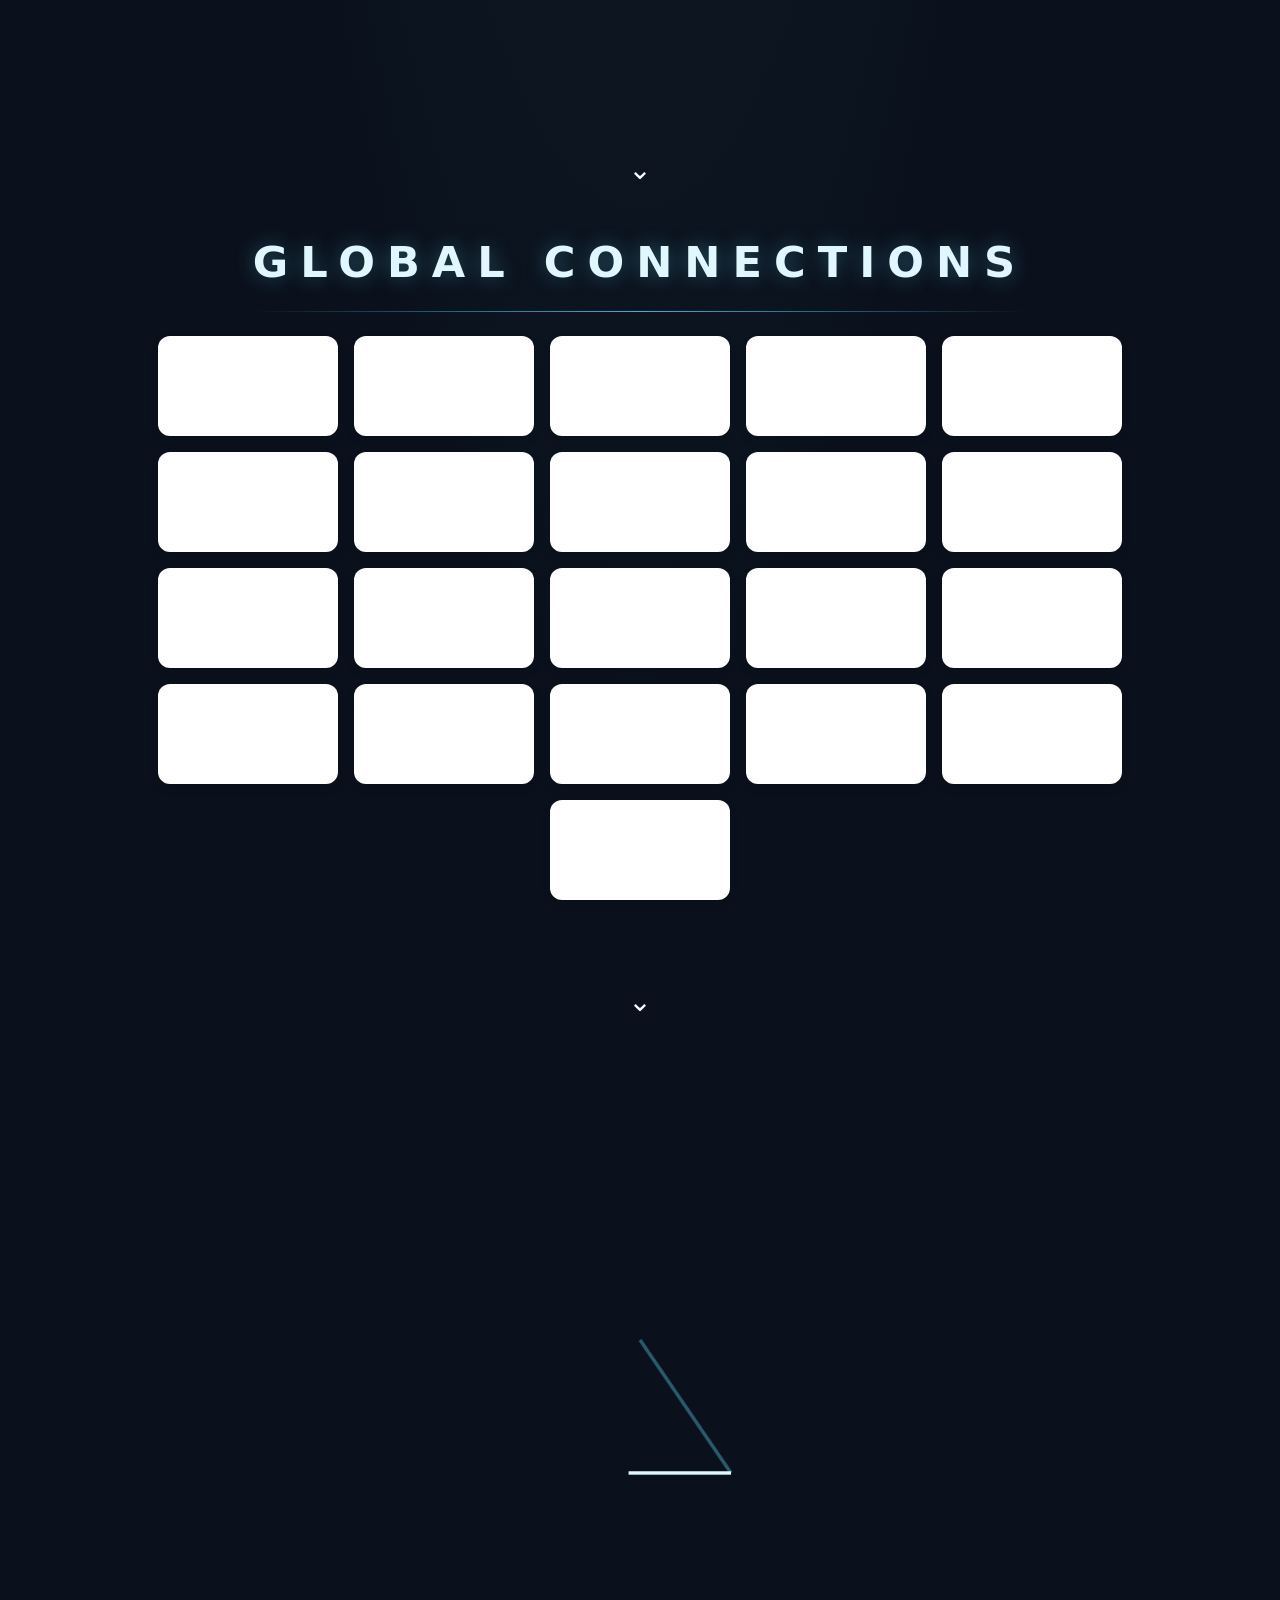
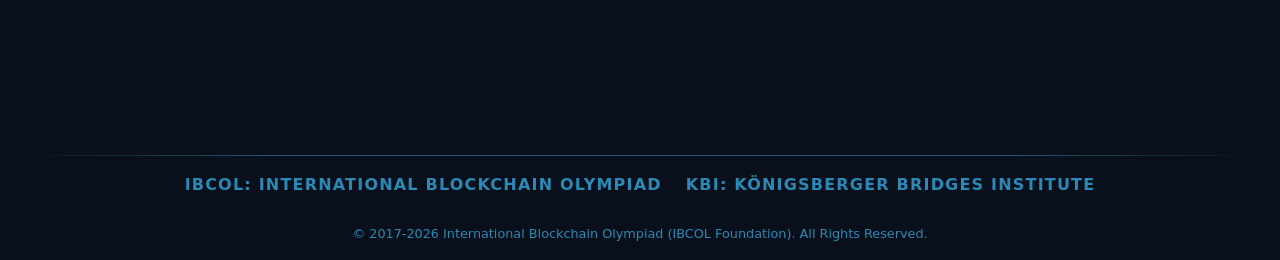
==== commit 81006eae: "Add robots/googlebot noindex,nofollow meta tags (UAT: prevent crawling) (2/3)" ====
--- a/index.html
+++ b/index.html
@@ -2,6 +2,8 @@
 <html lang="en">
 <head>
     <meta charset="UTF-8">
+    <meta name="robots" content="noindex,nofollow">
+    <meta name="googlebot" content="noindex,nofollow">
     <meta name="viewport" content="width=device-width, initial-scale=1.0">
     <link rel="icon" type="image/png" href="https://cdn.kb.institute/eto-2026/IBCOL/Logo/Square_Dark_Background_2026_500.png">
     <title>International Blockchain Olympiad 2026 | IBCOL</title>
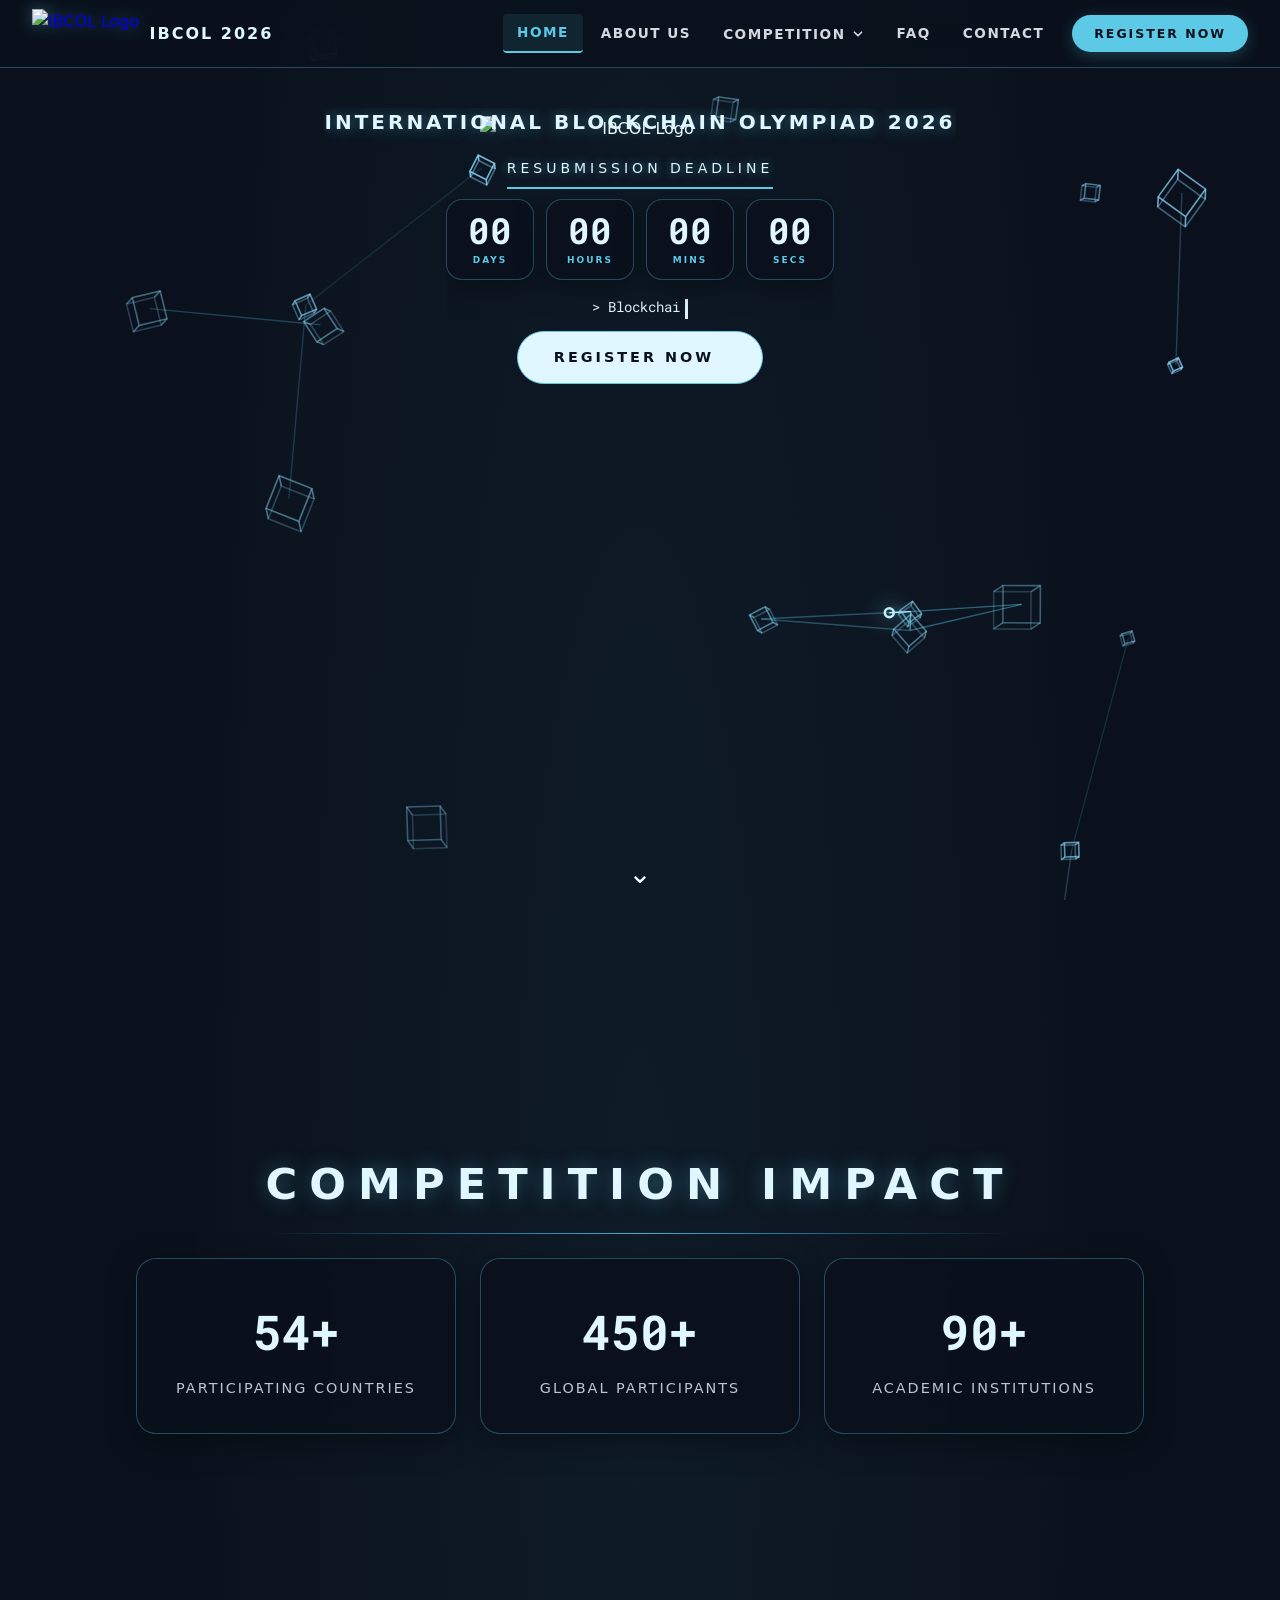
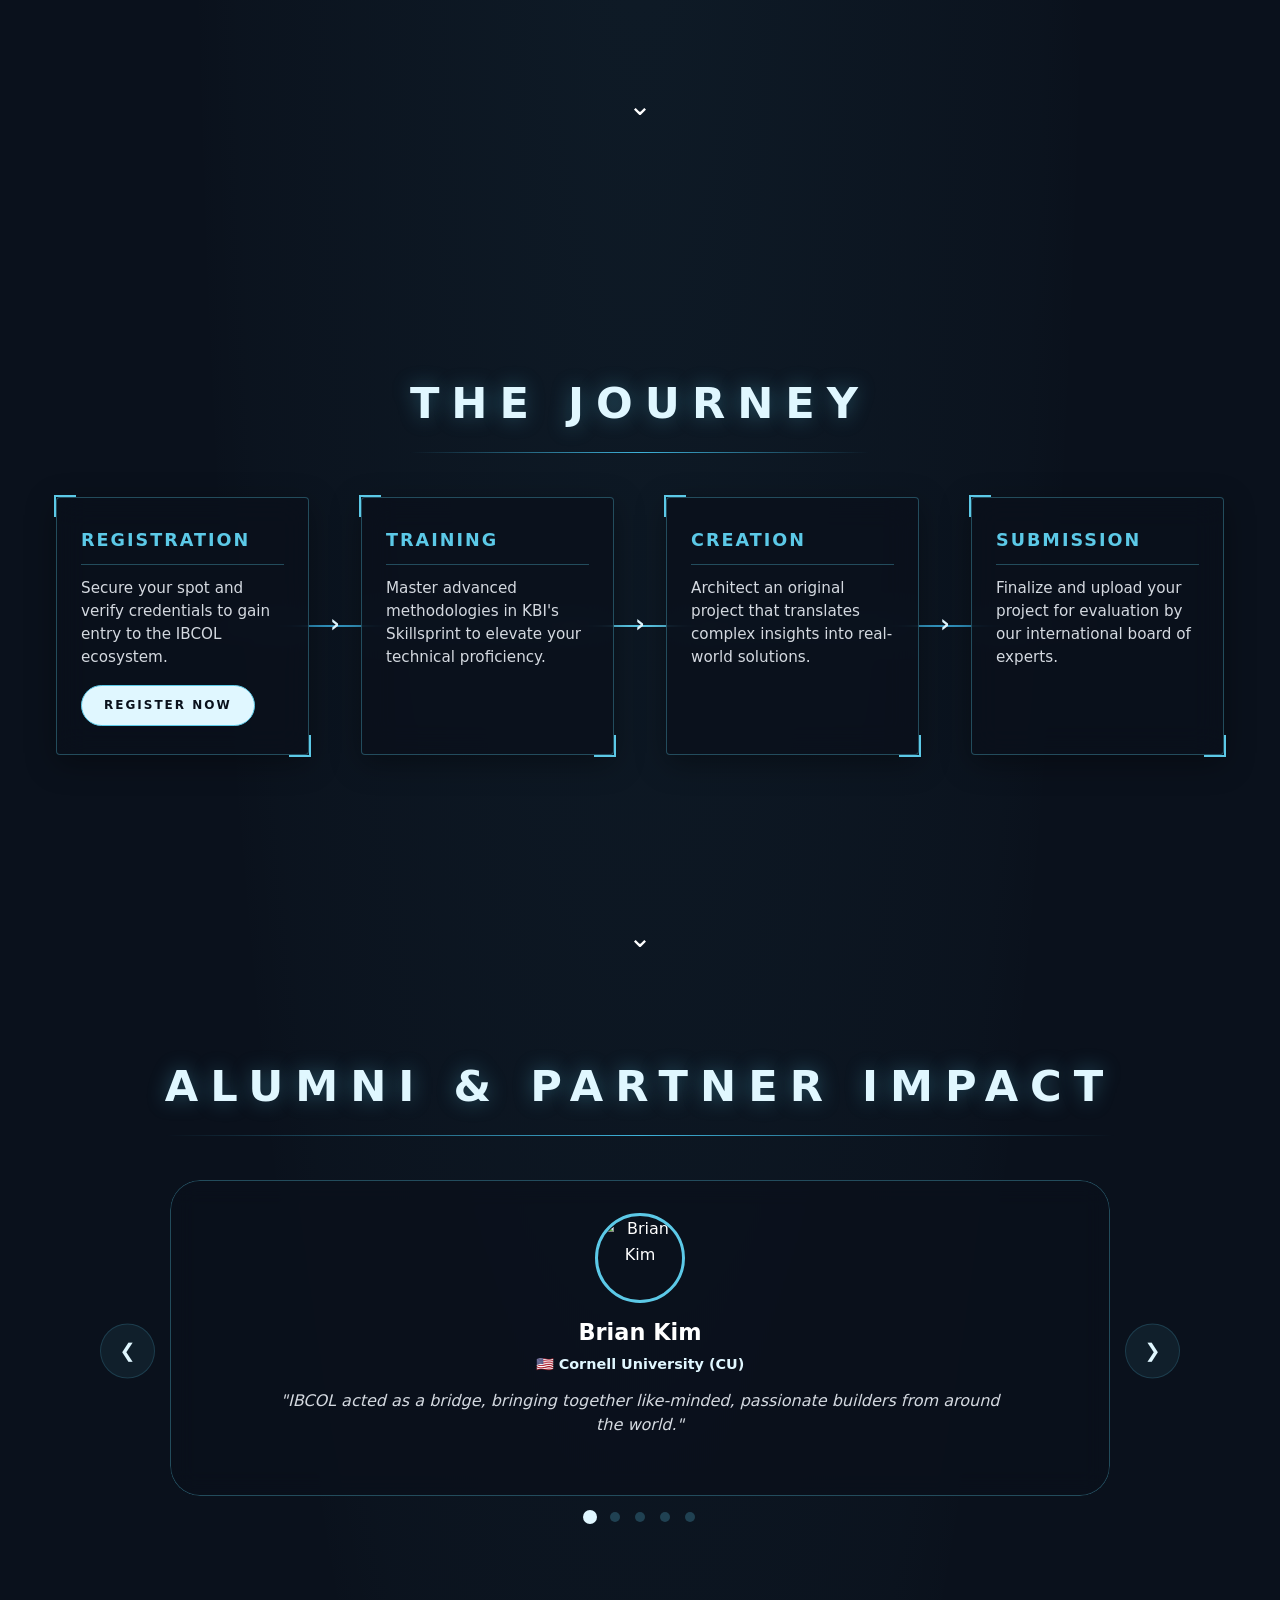
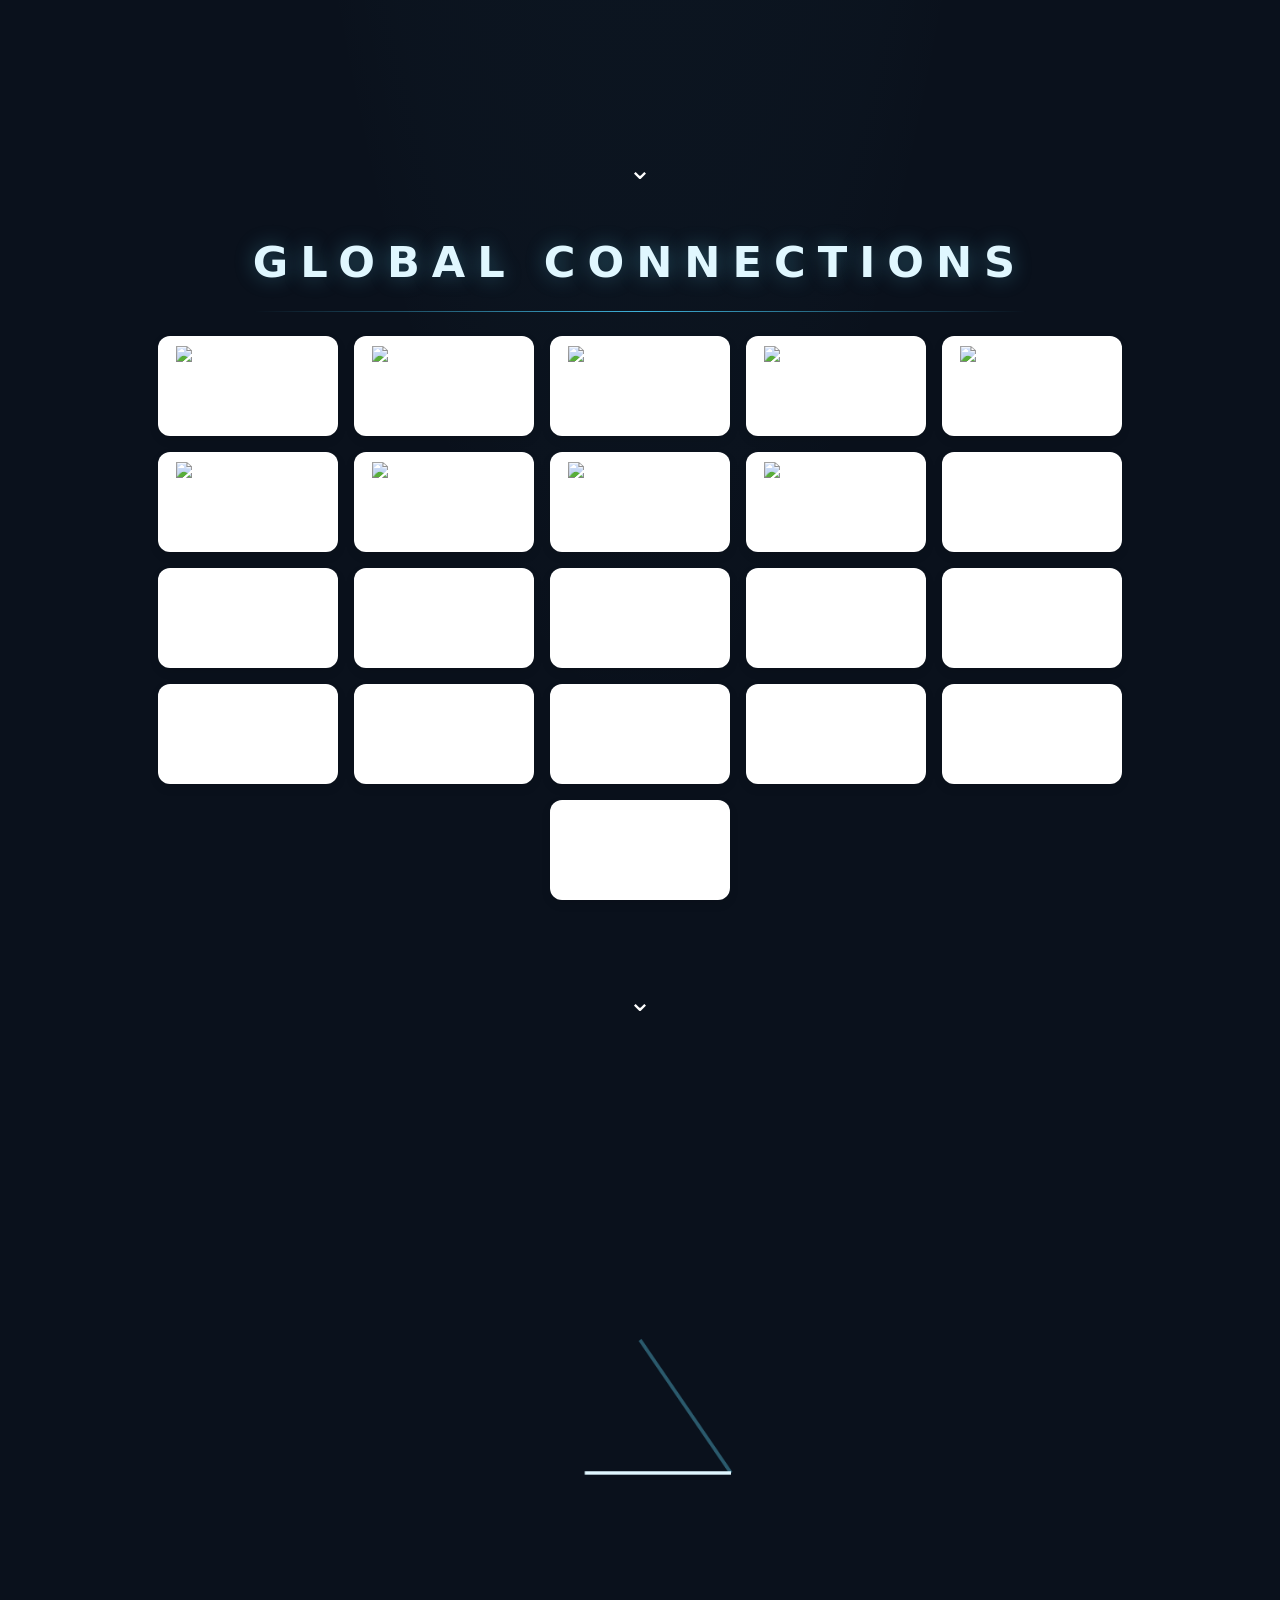
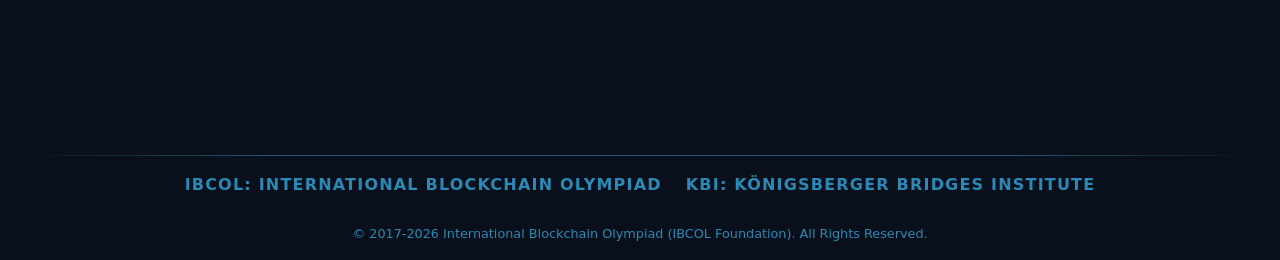
==== commit e630f61f: "Countdown: Resubmission Deadline — 30 Nov 2026, 23:59:59 Honolulu time (UTC-10)" ====
--- a/index.html
+++ b/index.html
@@ -730,7 +730,7 @@
         <div class="brand-title">International Blockchain Olympiad 2026</div>
     </div>
     <div class="reveal-header">
-        <div class="countdown-subheader">Registration Deadline</div>
+        <div class="countdown-subheader">Resubmission Deadline</div>
     </div>
     <div class="reveal-delayed">
         <div class="countdown-container">
